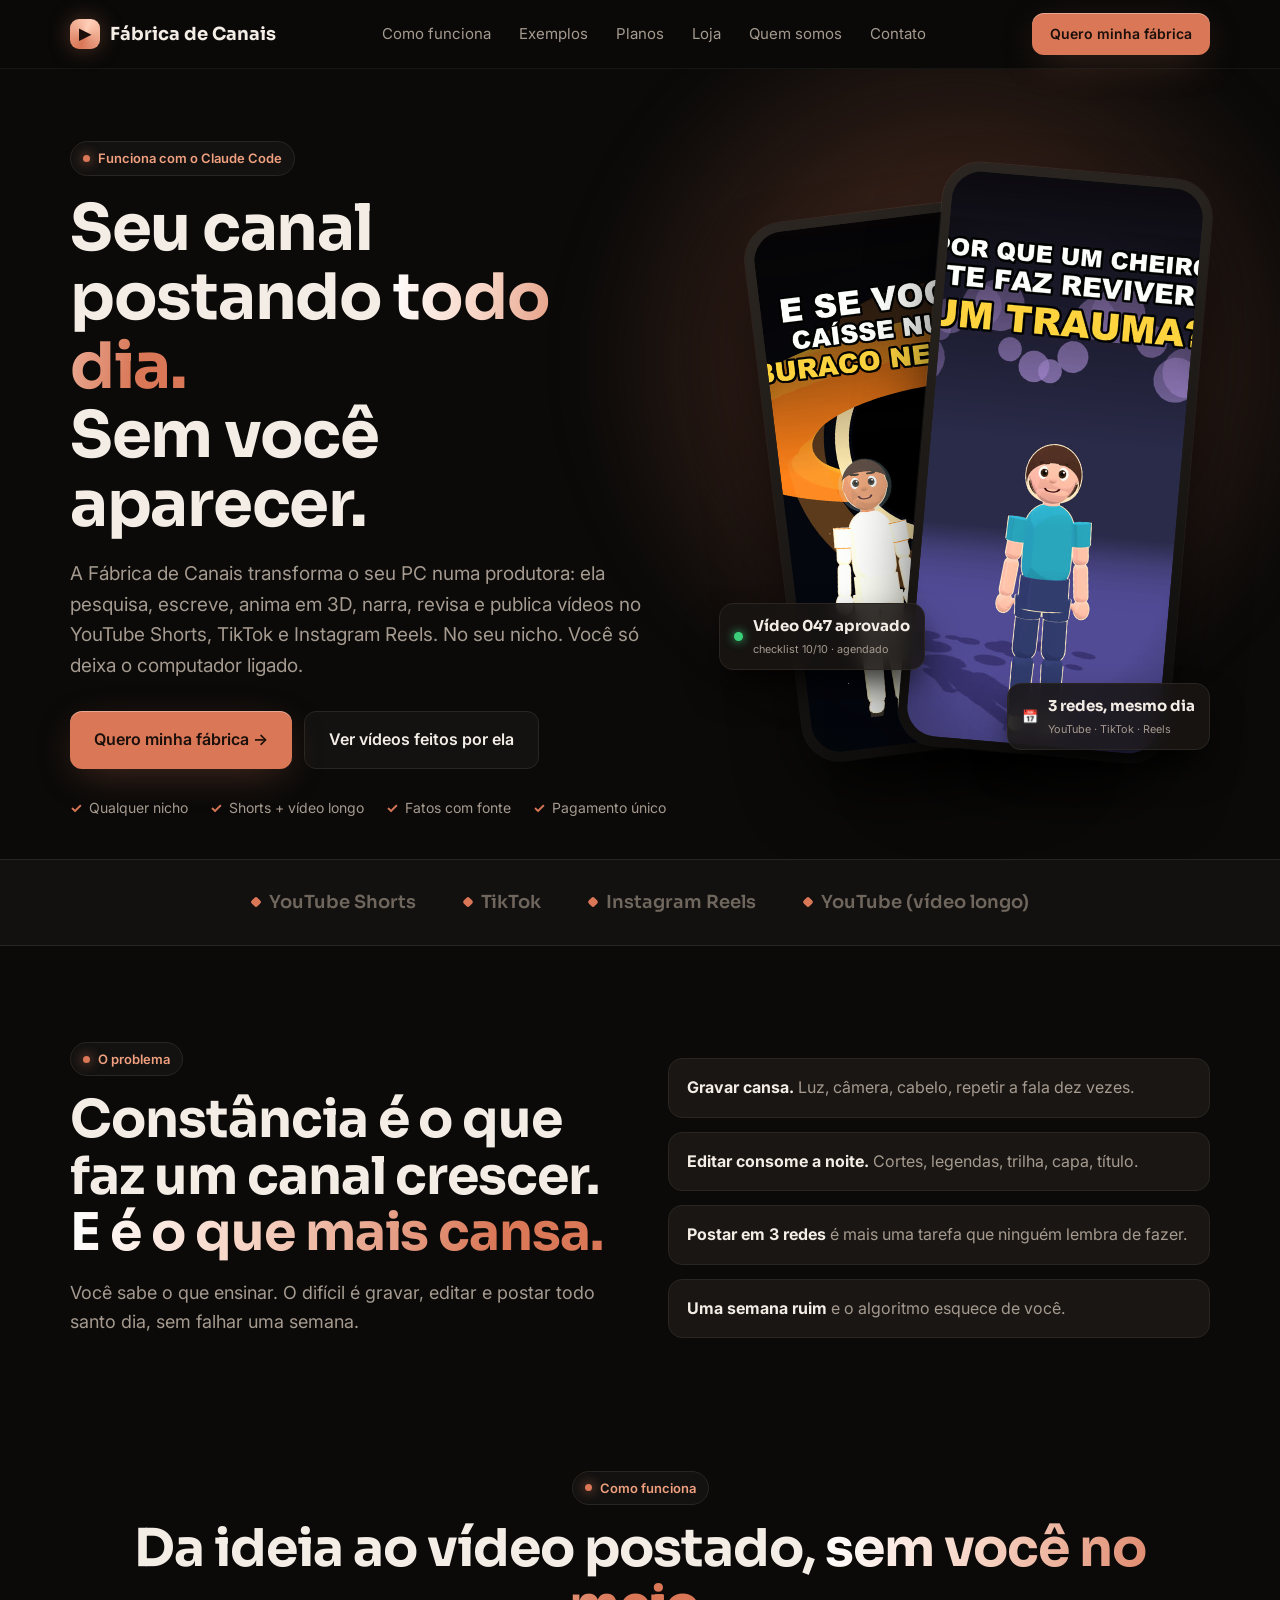
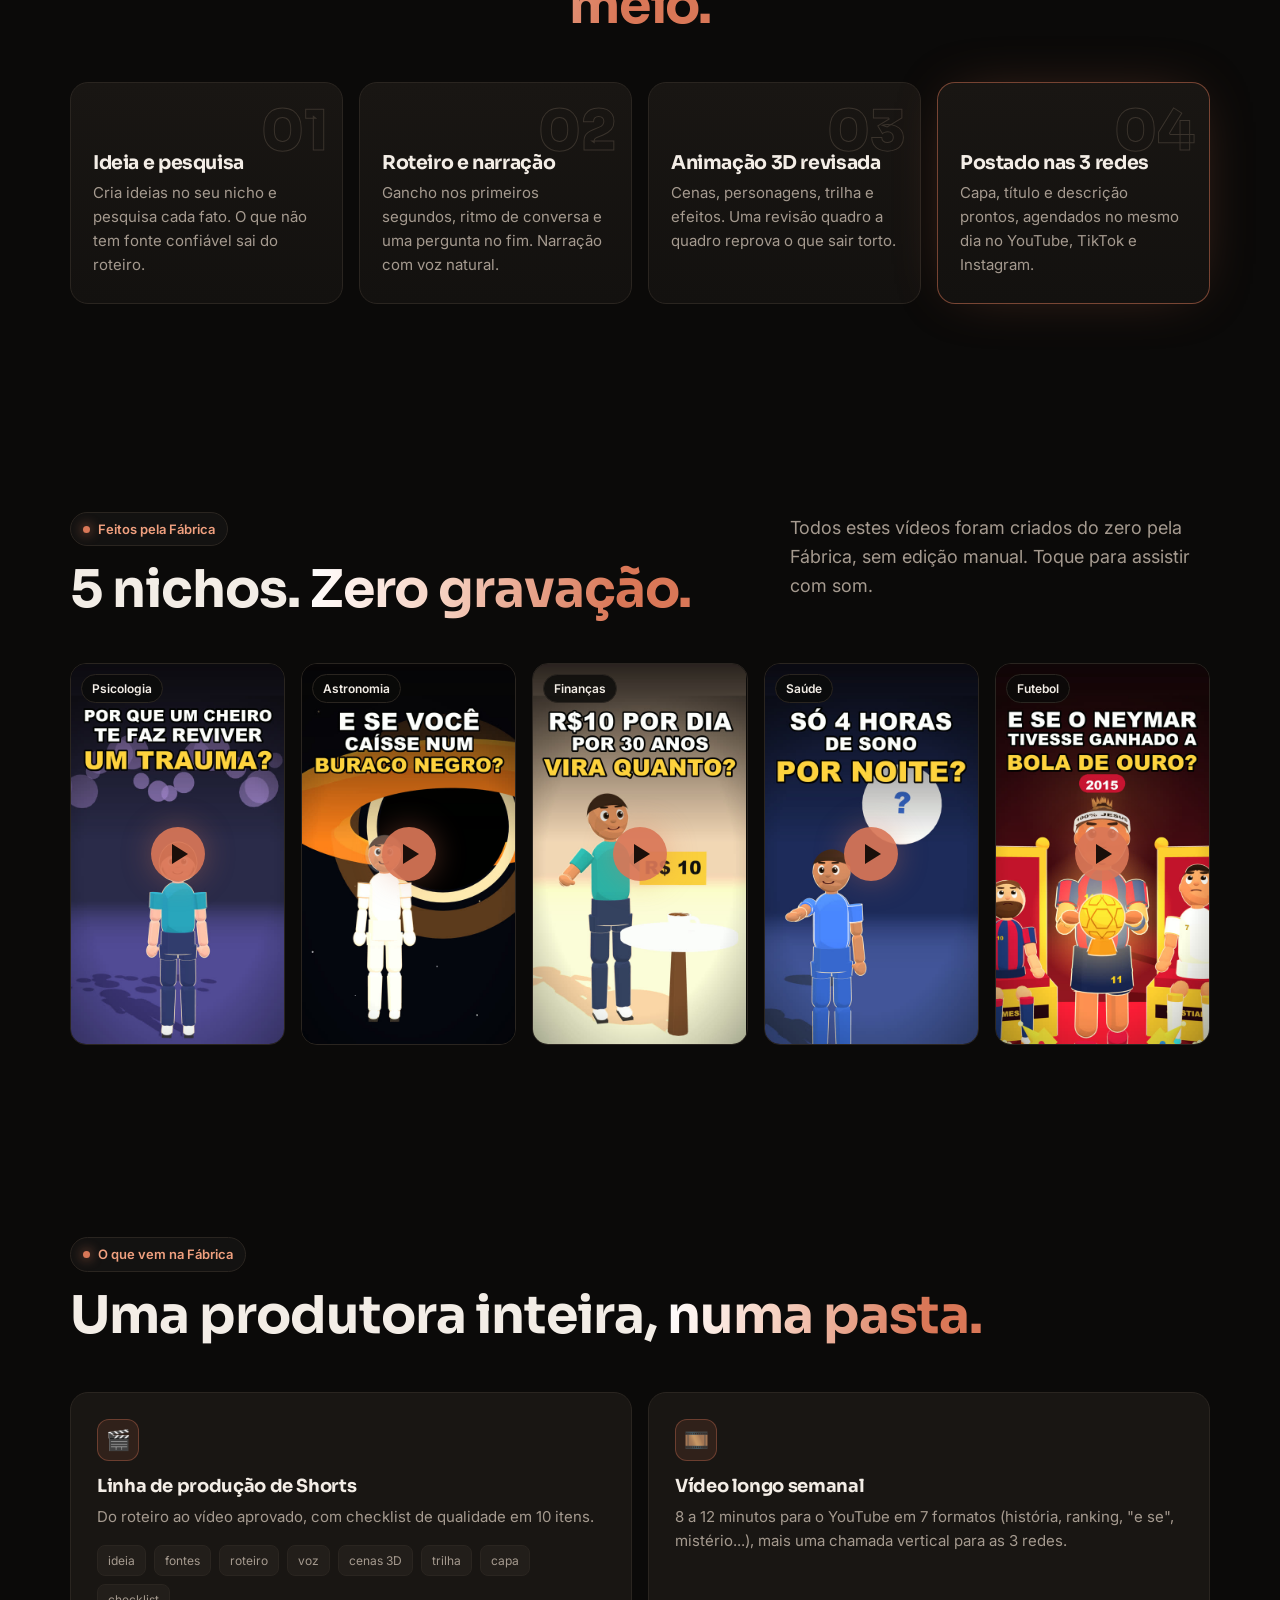
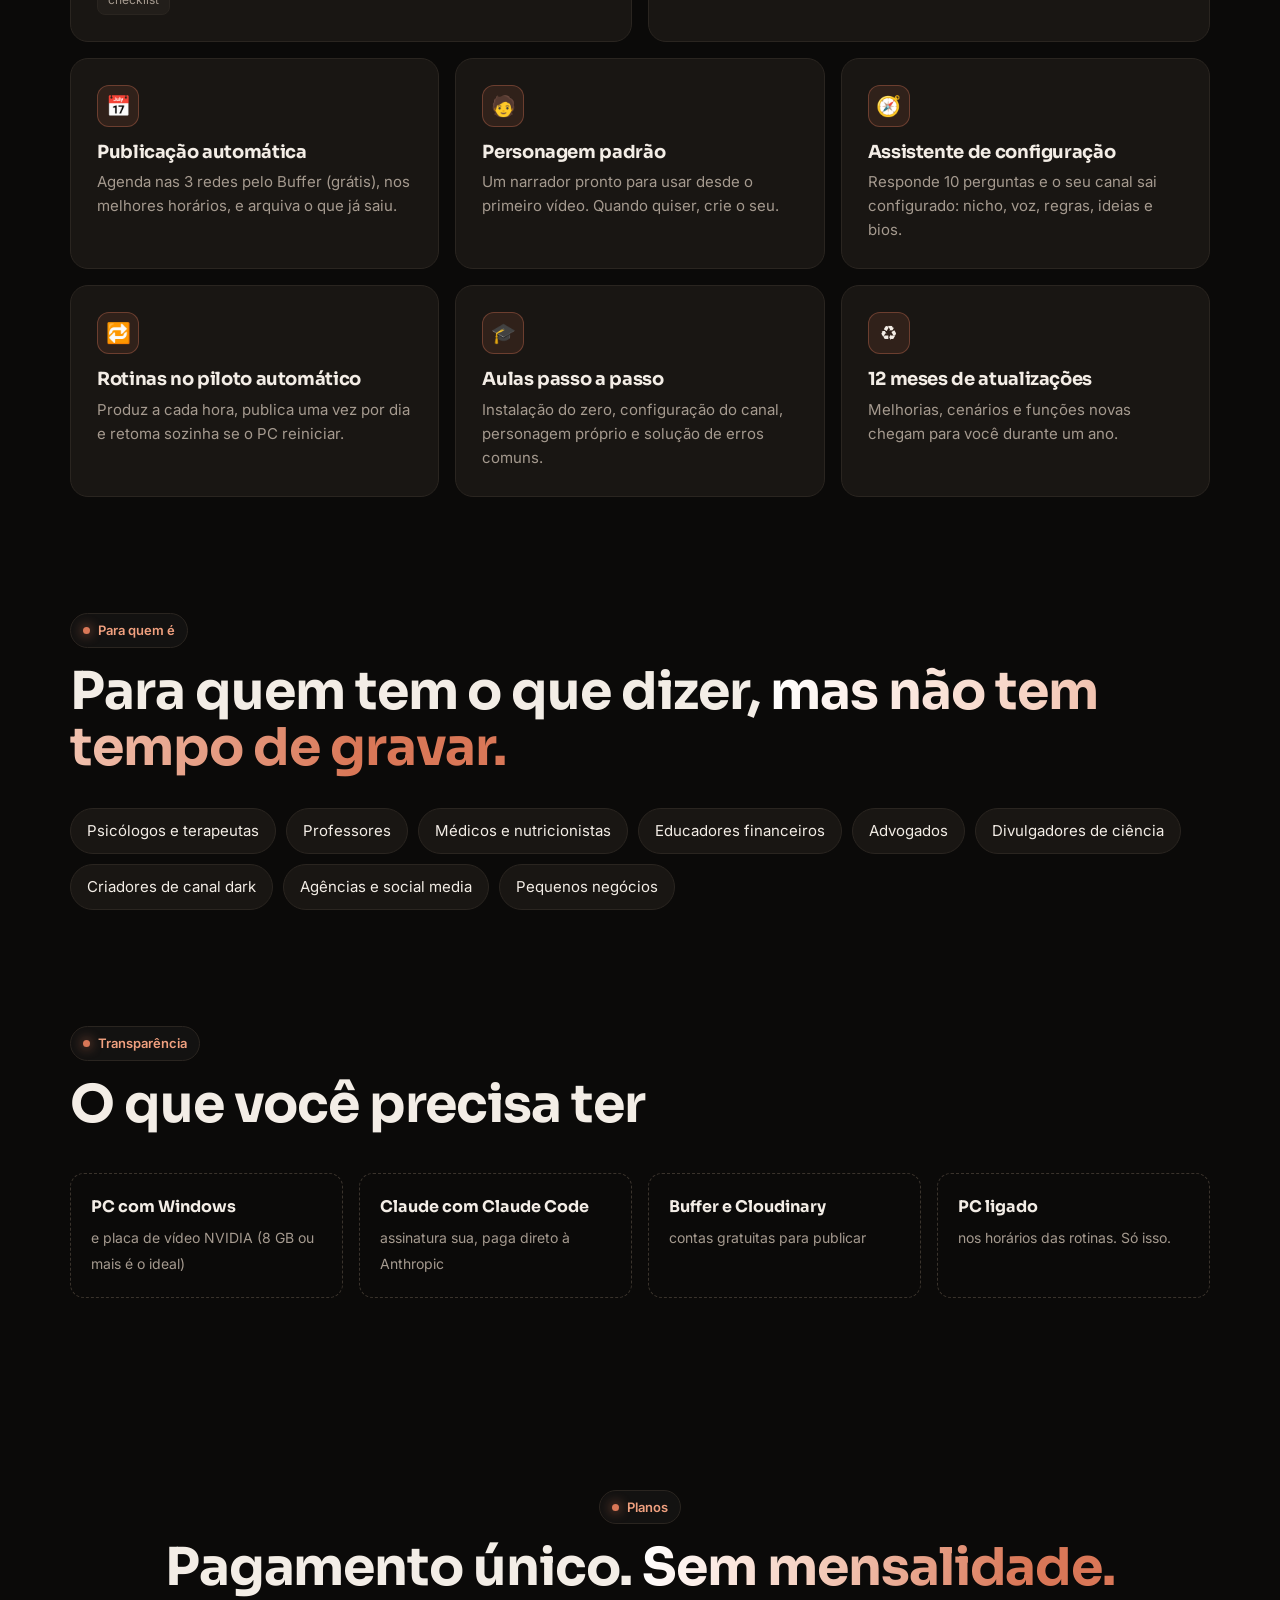
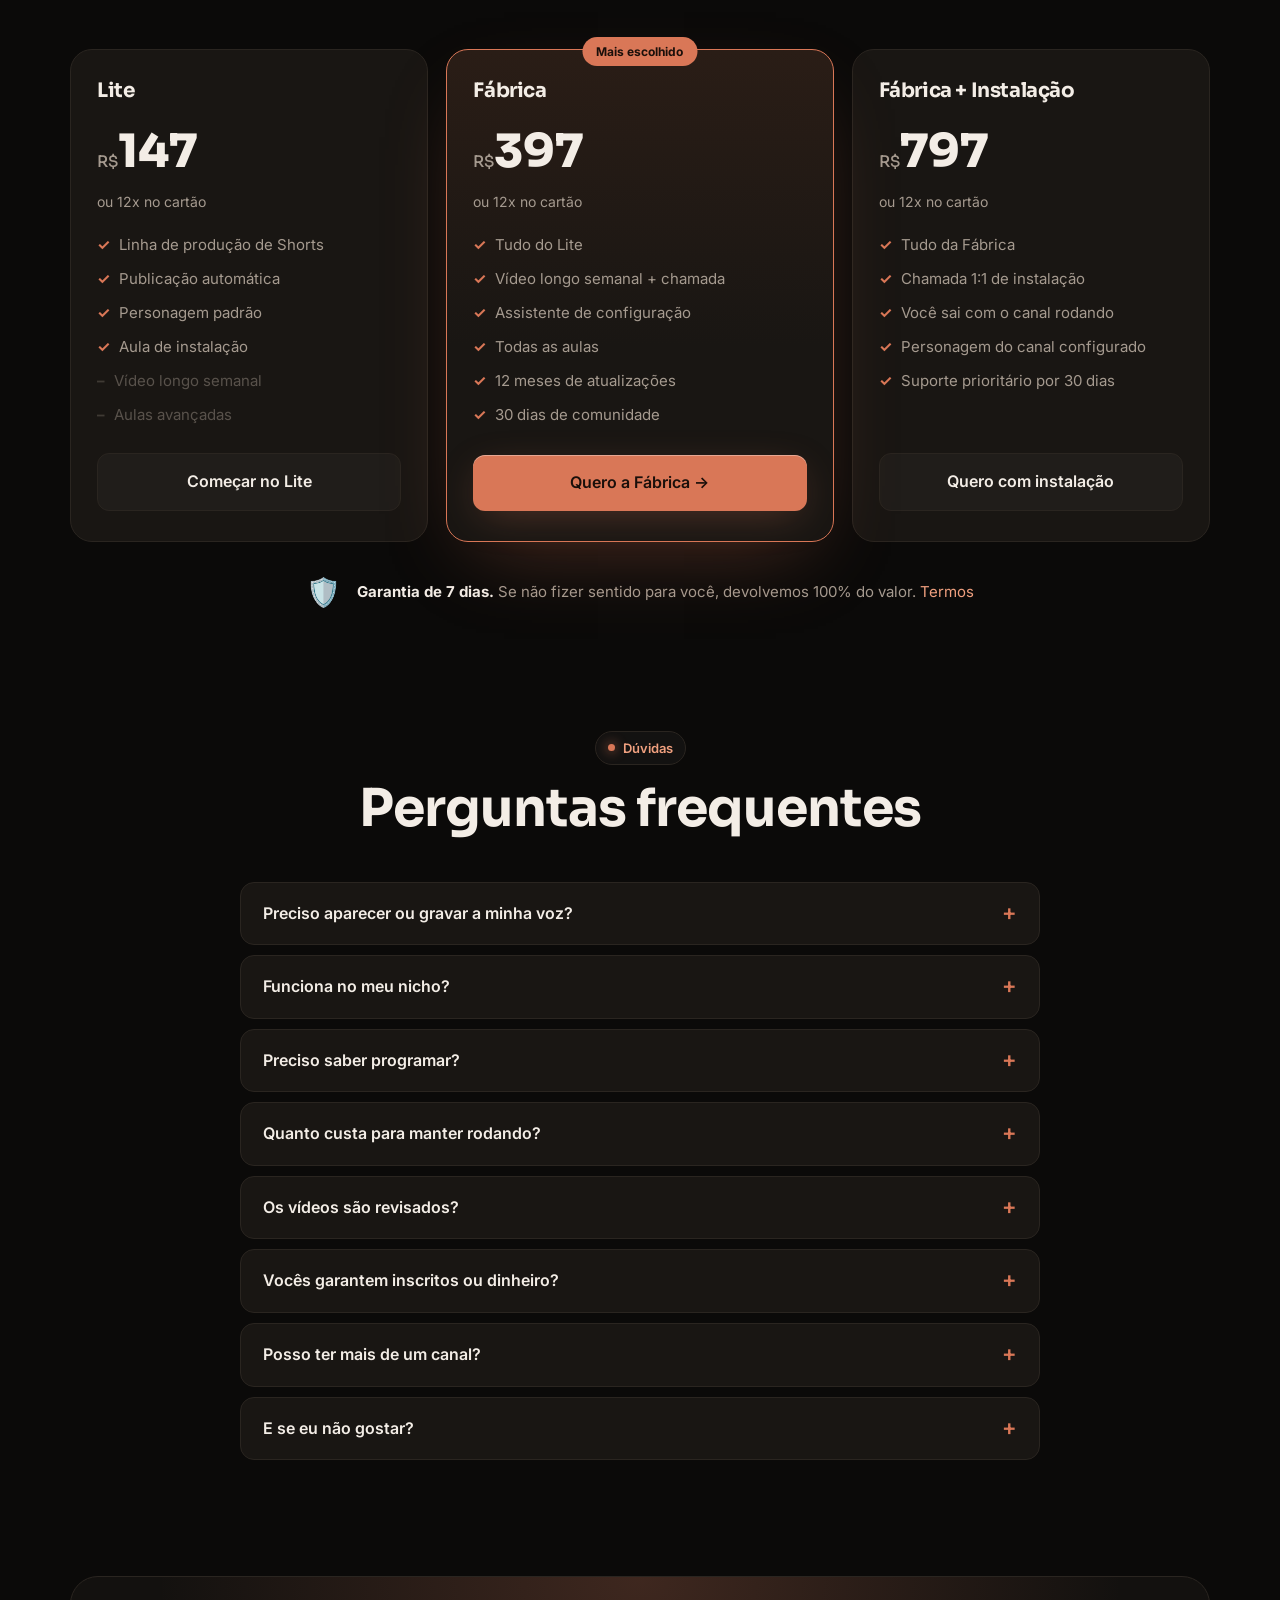
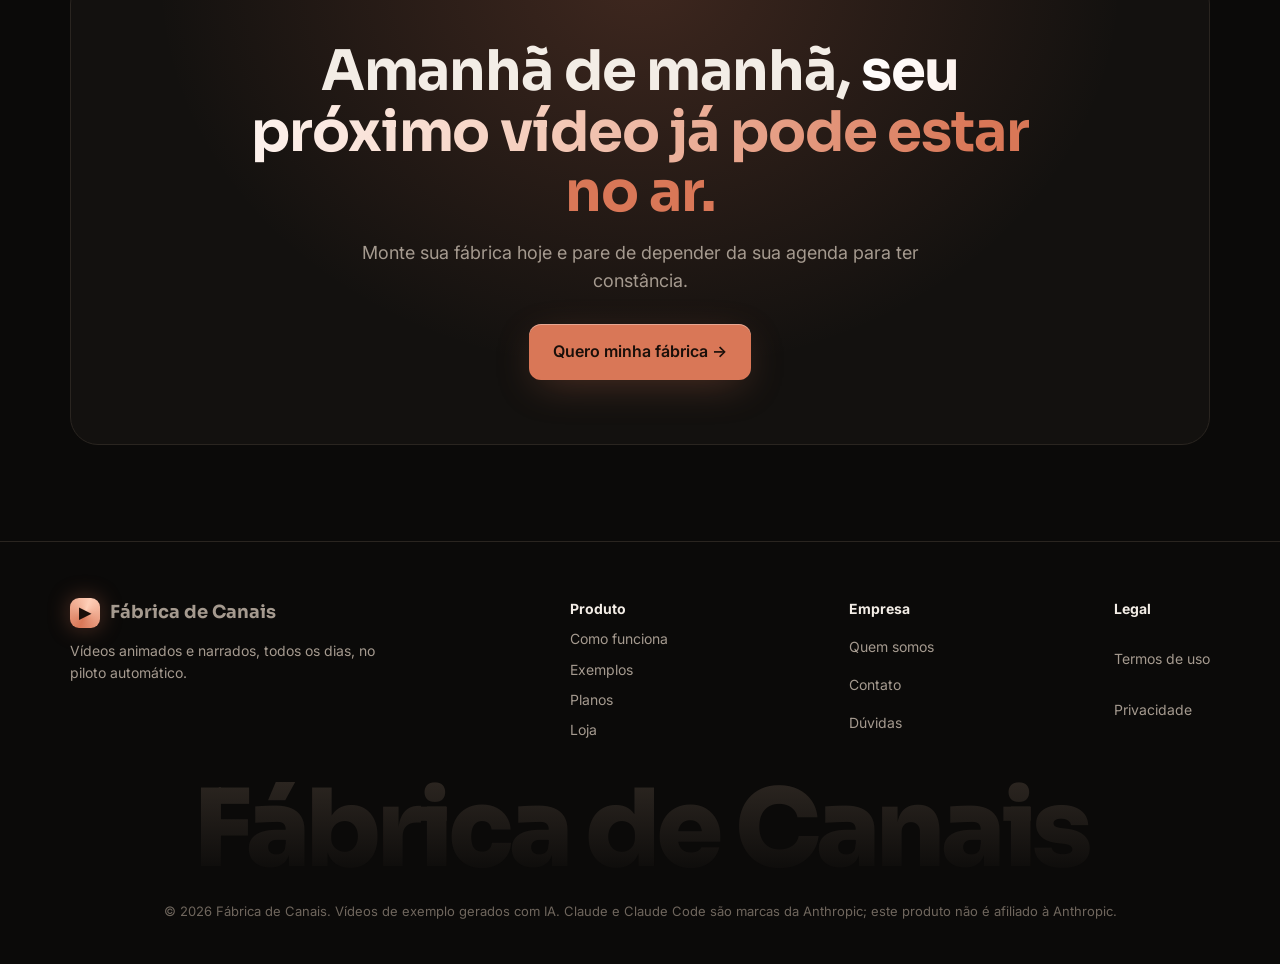
==== index.html @ 048722b9 "Endereços apontando para o GitHub Pages Co-Authored-By: Claude Opus 5.5 <noreply@anthropic.com>" ====
<!doctype html>
<html lang="pt-BR">
<head>
<meta charset="utf-8">
<meta name="viewport" content="width=device-width, initial-scale=1, viewport-fit=cover">
<title>Fábrica de Canais — seu canal postando vídeos todo dia, sem você aparecer</title>
<meta name="description" content="Estrutura pronta para o Claude Code que cria e posta vídeos animados em 3D, narrados, todos os dias no YouTube Shorts, TikTok e Instagram Reels, em qualquer nicho. Sem gravar, sem aparecer.">
<link rel="canonical" href="https://sparks-gamesstudio.github.io/fabrica-de-canais/">
<meta name="robots" content="index, follow">
<meta name="theme-color" content="#0b0a09">
<meta property="og:type" content="website">
<meta property="og:locale" content="pt_BR">
<meta property="og:title" content="Fábrica de Canais — vídeos todo dia, no piloto automático">
<meta property="og:description" content="Ideia, roteiro com fontes, animação 3D, narração e postagem nas 3 redes. Você só deixa o PC ligado.">
<meta property="og:image" content="https://sparks-gamesstudio.github.io/fabrica-de-canais/assets/og.jpg">
<meta property="og:url" content="https://sparks-gamesstudio.github.io/fabrica-de-canais/">
<meta name="twitter:card" content="summary_large_image">
<link rel="preconnect" href="https://fonts.googleapis.com">
<link rel="preconnect" href="https://fonts.gstatic.com" crossorigin>
<link href="https://fonts.googleapis.com/css2?family=Sora:wght@500;600;700;800&family=Inter:wght@400;500;600&display=swap" rel="stylesheet">
<script type="application/ld+json">
{
  "@context": "https://schema.org",
  "@graph": [
    {
      "@type": "Product",
      "name": "Fábrica de Canais",
      "description": "Estrutura para o Claude Code que produz e publica vídeos curtos e longos animados em 3D, narrados, todos os dias, em qualquer nicho.",
      "brand": { "@type": "Brand", "name": "Fábrica de Canais" },
      "offers": [
        { "@type": "Offer", "name": "Lite", "price": "147.00", "priceCurrency": "BRL", "availability": "https://schema.org/InStock" },
        { "@type": "Offer", "name": "Fábrica", "price": "397.00", "priceCurrency": "BRL", "availability": "https://schema.org/InStock" },
        { "@type": "Offer", "name": "Fábrica + Instalação", "price": "797.00", "priceCurrency": "BRL", "availability": "https://schema.org/InStock" }
      ]
    },
    {
      "@type": "FAQPage",
      "mainEntity": [
        { "@type": "Question", "name": "Preciso aparecer ou gravar a minha voz?", "acceptedAnswer": { "@type": "Answer", "text": "Não. Os vídeos são animações 3D com narração gerada por IA. Você pode, se quiser, criar um personagem parecido com você." } },
        { "@type": "Question", "name": "Funciona no meu nicho?", "acceptedAnswer": { "@type": "Answer", "text": "Funciona em qualquer assunto que possa ser explicado com fatos: saúde, psicologia, finanças, ciência, história, esportes, tecnologia. Você configura o nicho uma vez." } },
        { "@type": "Question", "name": "Do que eu preciso para rodar?", "acceptedAnswer": { "@type": "Answer", "text": "Um PC com Windows e placa de vídeo NVIDIA, um plano do Claude que inclua o Claude Code e contas gratuitas no Buffer e no Cloudinary." } },
        { "@type": "Question", "name": "Vocês garantem inscritos ou dinheiro?", "acceptedAnswer": { "@type": "Answer", "text": "Não. A Fábrica garante constância: vídeos revisados saindo todo dia. Crescimento depende do nicho, das ideias e do tempo." } },
        { "@type": "Question", "name": "Tem garantia?", "acceptedAnswer": { "@type": "Answer", "text": "Sim, 7 dias. Se não fizer sentido para você, devolvemos o valor." } }
      ]
    }
  ]
}
</script>
<link rel="stylesheet" href="assets/site.css">
</head>
<body>

<nav aria-label="Principal">
  <div class="wrap">
    <a class="logo" href="#topo"><i>▶</i>Fábrica de Canais</a>
    <ul>
      <li><a href="#como-funciona">Como funciona</a></li>
      <li><a href="#exemplos">Exemplos</a></li>
      <li><a href="#planos">Planos</a></li>
      <li><a href="loja.html">Loja</a></li>
      <li><a href="quem-somos.html">Quem somos</a></li>
      <li><a href="contato.html">Contato</a></li>
    </ul>
    <a class="btn btn-or" href="#planos"><span class="long">Quero minha fábrica</span><span class="short">Planos</span></a>
  </div>
</nav>

<main id="topo">
  <!-- HERO -->
  <section class="hero">
    <div class="wrap hero-grid">
      <div>
        <span class="eyebrow">Funciona com o Claude Code</span>
        <h1>Seu canal postando <span class="grad">todo dia.</span><br>Sem você aparecer.</h1>
        <p class="lead">A Fábrica de Canais transforma o seu PC numa produtora: ela pesquisa, escreve, anima em 3D, narra, revisa e publica vídeos no YouTube Shorts, TikTok e Instagram Reels. No seu nicho. Você só deixa o computador ligado.</p>
        <div class="cta-row">
          <a class="btn btn-or" href="#planos">Quero minha fábrica →</a>
          <a class="btn btn-gh" href="#exemplos">Ver vídeos feitos por ela</a>
        </div>
        <div class="ticks"><span>Qualquer nicho</span><span>Shorts + vídeo longo</span><span>Fatos com fonte</span><span>Pagamento único</span></div>
      </div>
      <div class="phones" aria-hidden="true">
        <div class="phone p1"><video src="assets/4-astronomia.mp4" poster="assets/4-astronomia.jpg" muted autoplay loop playsinline preload="metadata"></video></div>
        <div class="phone p2"><video src="assets/3-psicologia.mp4" poster="assets/3-psicologia.jpg" muted autoplay loop playsinline preload="metadata"></video></div>
        <div class="chip c1"><span class="dot"></span><div><b>Vídeo 047 aprovado</b><br><small style="color:var(--mut)">checklist 10/10 · agendado</small></div></div>
        <div class="chip c2">📅 <div><b>3 redes, mesmo dia</b><br><small style="color:var(--mut)">YouTube · TikTok · Reels</small></div></div>
      </div>
    </div>
  </section>

  <div class="strip"><div class="wrap"><span>YouTube Shorts</span><span>TikTok</span><span>Instagram Reels</span><span>YouTube (vídeo longo)</span></div></div>

  <!-- PROBLEMA -->
  <section>
    <div class="wrap pain reveal">
      <div>
        <span class="eyebrow">O problema</span>
        <h2 class="h2">Constância é o que faz um canal crescer. <span class="grad">E é o que mais cansa.</span></h2>
        <p class="lead" style="margin-top:18px">Você sabe o que ensinar. O difícil é gravar, editar e postar todo santo dia, sem falhar uma semana.</p>
      </div>
      <ul>
        <li><b>Gravar cansa.</b> Luz, câmera, cabelo, repetir a fala dez vezes.</li>
        <li><b>Editar consome a noite.</b> Cortes, legendas, trilha, capa, título.</li>
        <li><b>Postar em 3 redes</b> é mais uma tarefa que ninguém lembra de fazer.</li>
        <li><b>Uma semana ruim</b> e o algoritmo esquece de você.</li>
      </ul>
    </div>
  </section>

  <!-- COMO FUNCIONA -->
  <section id="como-funciona" style="padding-top:20px">
    <div class="wrap">
      <div class="reveal" style="text-align:center">
        <span class="eyebrow">Como funciona</span>
        <h2 class="h2">Da ideia ao vídeo postado, <span class="grad">sem você no meio.</span></h2>
      </div>
      <div class="steps">
        <div class="step reveal"><h3>Ideia e pesquisa</h3><p>Cria ideias no seu nicho e pesquisa cada fato. O que não tem fonte confiável sai do roteiro.</p></div>
        <div class="step reveal"><h3>Roteiro e narração</h3><p>Gancho nos primeiros segundos, ritmo de conversa e uma pergunta no fim. Narração com voz natural.</p></div>
        <div class="step reveal"><h3>Animação 3D revisada</h3><p>Cenas, personagens, trilha e efeitos. Uma revisão quadro a quadro reprova o que sair torto.</p></div>
        <div class="step reveal"><h3>Postado nas 3 redes</h3><p>Capa, título e descrição prontos, agendados no mesmo dia no YouTube, TikTok e Instagram.</p></div>
      </div>
    </div>
  </section>

  <!-- VITRINE -->
  <section id="exemplos">
    <div class="wrap">
      <div class="vit-head reveal">
        <div>
          <span class="eyebrow">Feitos pela Fábrica</span>
          <h2 class="h2">5 nichos. <span class="grad">Zero gravação.</span></h2>
        </div>
        <p class="lead" style="max-width:420px">Todos estes vídeos foram criados do zero pela Fábrica, sem edição manual. Toque para assistir com som.</p>
      </div>
      <div class="reel">
        <div class="vid"><video src="assets/3-psicologia.mp4" poster="assets/3-psicologia.jpg" playsinline preload="none" aria-label="Exemplo de psicologia: por que um cheiro pode te fazer reviver um trauma"></video><span class="tag">Psicologia</span><span class="play"><i></i></span></div>
        <div class="vid"><video src="assets/4-astronomia.mp4" poster="assets/4-astronomia.jpg" playsinline preload="none" aria-label="Exemplo de astronomia: e se você caísse num buraco negro"></video><span class="tag">Astronomia</span><span class="play"><i></i></span></div>
        <div class="vid"><video src="assets/5-financas.mp4" poster="assets/5-financas.jpg" playsinline preload="none" aria-label="Exemplo de finanças: quanto vale guardar dez reais por dia"></video><span class="tag">Finanças</span><span class="play"><i></i></span></div>
        <div class="vid"><video src="assets/2-saude.mp4" poster="assets/2-saude.jpg" playsinline preload="none" aria-label="Exemplo de saúde: o que acontece com seu cérebro se dormir só 4 horas"></video><span class="tag">Saúde</span><span class="play"><i></i></span></div>
        <div class="vid"><video src="assets/1-futebol.mp4" poster="assets/1-futebol.jpg" playsinline preload="none" aria-label="Exemplo de futebol: e se o Neymar tivesse ganhado a Bola de Ouro"></video><span class="tag">Futebol</span><span class="play"><i></i></span></div>
      </div>
    </div>
  </section>

  <!-- O QUE VEM -->
  <section id="o-que-vem">
    <div class="wrap">
      <div class="reveal">
        <span class="eyebrow">O que vem na Fábrica</span>
        <h2 class="h2">Uma produtora inteira, <span class="grad">numa pasta.</span></h2>
      </div>
      <div class="bento">
        <div class="bx w reveal"><div class="ic">🎬</div><h3>Linha de produção de Shorts</h3><p>Do roteiro ao vídeo aprovado, com checklist de qualidade em 10 itens.</p>
          <div class="pipe"><span>ideia</span><span>fontes</span><span>roteiro</span><span>voz</span><span>cenas 3D</span><span>trilha</span><span>capa</span><span>checklist</span></div></div>
        <div class="bx w reveal"><div class="ic">🎞️</div><h3>Vídeo longo semanal</h3><p>8 a 12 minutos para o YouTube em 7 formatos (história, ranking, "e se", mistério...), mais uma chamada vertical para as 3 redes.</p></div>
        <div class="bx reveal"><div class="ic">📅</div><h3>Publicação automática</h3><p>Agenda nas 3 redes pelo Buffer (grátis), nos melhores horários, e arquiva o que já saiu.</p></div>
        <div class="bx reveal"><div class="ic">🧑</div><h3>Personagem padrão</h3><p>Um narrador pronto para usar desde o primeiro vídeo. Quando quiser, crie o seu.</p></div>
        <div class="bx reveal"><div class="ic">🧭</div><h3>Assistente de configuração</h3><p>Responde 10 perguntas e o seu canal sai configurado: nicho, voz, regras, ideias e bios.</p></div>
        <div class="bx reveal"><div class="ic">🔁</div><h3>Rotinas no piloto automático</h3><p>Produz a cada hora, publica uma vez por dia e retoma sozinha se o PC reiniciar.</p></div>
        <div class="bx reveal"><div class="ic">🎓</div><h3>Aulas passo a passo</h3><p>Instalação do zero, configuração do canal, personagem próprio e solução de erros comuns.</p></div>
        <div class="bx reveal"><div class="ic">♻️</div><h3>12 meses de atualizações</h3><p>Melhorias, cenários e funções novas chegam para você durante um ano.</p></div>
      </div>
    </div>
  </section>

  <!-- PRA QUEM -->
  <section style="padding-top:20px">
    <div class="wrap reveal">
      <span class="eyebrow">Para quem é</span>
      <h2 class="h2">Para quem tem o que dizer, <span class="grad">mas não tem tempo de gravar.</span></h2>
      <div class="who"><span>Psicólogos e terapeutas</span><span>Professores</span><span>Médicos e nutricionistas</span><span>Educadores financeiros</span><span>Advogados</span><span>Divulgadores de ciência</span><span>Criadores de canal dark</span><span>Agências e social media</span><span>Pequenos negócios</span></div>
    </div>
  </section>

  <!-- REQUISITOS -->
  <section style="padding-top:20px">
    <div class="wrap reveal">
      <span class="eyebrow">Transparência</span>
      <h2 class="h2">O que você precisa ter</h2>
      <div class="req">
        <div><b>PC com Windows</b><small>e placa de vídeo NVIDIA (8 GB ou mais é o ideal)</small></div>
        <div><b>Claude com Claude Code</b><small>assinatura sua, paga direto à Anthropic</small></div>
        <div><b>Buffer e Cloudinary</b><small>contas gratuitas para publicar</small></div>
        <div><b>PC ligado</b><small>nos horários das rotinas. Só isso.</small></div>
      </div>
    </div>
  </section>

  <!-- PLANOS -->
  <section id="planos">
    <div class="wrap">
      <div class="reveal" style="text-align:center">
        <span class="eyebrow">Planos</span>
        <h2 class="h2">Pagamento único. <span class="grad">Sem mensalidade.</span></h2>
      </div>
      <div class="plans">
        <div class="plan reveal">
          <h3>Lite</h3>
          <div class="pr"><small>R$</small>147</div>
          <div class="par">ou 12x no cartão</div>
          <ul><li>Linha de produção de Shorts</li><li>Publicação automática</li><li>Personagem padrão</li><li>Aula de instalação</li><li class="no">Vídeo longo semanal</li><li class="no">Aulas avançadas</li></ul>
          <a class="btn btn-gh" href="#" data-checkout="lite">Começar no Lite</a>
        </div>
        <div class="plan hot reveal">
          <span class="badge">Mais escolhido</span>
          <h3>Fábrica</h3>
          <div class="pr"><small>R$</small>397</div>
          <div class="par">ou 12x no cartão</div>
          <ul><li>Tudo do Lite</li><li>Vídeo longo semanal + chamada</li><li>Assistente de configuração</li><li>Todas as aulas</li><li>12 meses de atualizações</li><li>30 dias de comunidade</li></ul>
          <a class="btn btn-or" href="#" data-checkout="fabrica">Quero a Fábrica →</a>
        </div>
        <div class="plan reveal">
          <h3>Fábrica + Instalação</h3>
          <div class="pr"><small>R$</small>797</div>
          <div class="par">ou 12x no cartão</div>
          <ul><li>Tudo da Fábrica</li><li>Chamada 1:1 de instalação</li><li>Você sai com o canal rodando</li><li>Personagem do canal configurado</li><li>Suporte prioritário por 30 dias</li></ul>
          <a class="btn btn-gh" href="#" data-checkout="instalacao">Quero com instalação</a>
        </div>
      </div>
      <div class="guar reveal"><span style="font-size:28px">🛡️</span><span><b>Garantia de 7 dias.</b> Se não fizer sentido para você, devolvemos 100% do valor. <a href="termos.html" style="color:var(--or2)">Termos</a></span></div>
    </div>
  </section>

  <!-- FAQ -->
  <section id="faq" style="padding-top:20px">
    <div class="wrap">
      <div class="reveal" style="text-align:center"><span class="eyebrow">Dúvidas</span><h2 class="h2">Perguntas frequentes</h2></div>
      <div class="faq">
        <details><summary>Preciso aparecer ou gravar a minha voz?</summary><p>Não. Os vídeos são animações 3D com narração gerada por IA. Se quiser, você cria um personagem parecido com você.</p></details>
        <details><summary>Funciona no meu nicho?</summary><p>Funciona em qualquer assunto que possa ser explicado com fatos: saúde, psicologia, finanças, ciência, história, esportes, tecnologia. Você configura o nicho uma vez, com o assistente.</p></details>
        <details><summary>Preciso saber programar?</summary><p>Não. A instalação é guiada por aula e, no dia a dia, você conversa com o Claude em português. Se preferir, o plano com instalação faz tudo com você numa chamada.</p></details>
        <details><summary>Quanto custa para manter rodando?</summary><p>A Fábrica é pagamento único. Você mantém sua assinatura do Claude com Claude Code; Buffer, Cloudinary e a voz padrão são gratuitos. Voz premium (ElevenLabs) é opcional.</p></details>
        <details><summary>Os vídeos são revisados?</summary><p>Sim. Cada vídeo passa por revisão quadro a quadro e um checklist de 10 itens. Se reprovar, fica marcado para revisão e não é publicado.</p></details>
        <details><summary>Vocês garantem inscritos ou dinheiro?</summary><p>Não, e desconfie de quem garante. A Fábrica garante constância: vídeos revisados saindo todo dia. O crescimento depende do nicho, das ideias e do tempo.</p></details>
        <details><summary>Posso ter mais de um canal?</summary><p>Pode. Cada canal é uma pasta com a sua configuração; a mesma Fábrica toca vários.</p></details>
        <details><summary>E se eu não gostar?</summary><p>Você tem 7 dias de garantia. Pede o reembolso e devolvemos o valor.</p></details>
      </div>
    </div>
  </section>

  <section style="padding-top:20px">
    <div class="wrap">
      <div class="final reveal">
        <h2>Amanhã de manhã, <span class="grad">seu próximo vídeo já pode estar no ar.</span></h2>
        <p class="lead" style="margin:0 auto 28px">Monte sua fábrica hoje e pare de depender da sua agenda para ter constância.</p>
        <a class="btn btn-or" href="#planos">Quero minha fábrica →</a>
      </div>
    </div>
  </section>
</main>

<footer>
  <div class="wrap">
    <div class="foot">
      <div><a class="logo" href="#topo"><i>▶</i>Fábrica de Canais</a><p style="max-width:320px;margin-top:12px">Vídeos animados e narrados, todos os dias, no piloto automático.</p></div>
      <div style="display:grid;gap:8px"><b style="color:var(--txt)">Produto</b><a href="#como-funciona">Como funciona</a><a href="#exemplos">Exemplos</a><a href="#planos">Planos</a><a href="loja.html">Loja</a></div>
      <div style="display:grid;gap:8px"><b style="color:var(--txt)">Empresa</b><a href="quem-somos.html">Quem somos</a><a href="contato.html">Contato</a><a href="#faq">Dúvidas</a></div>
      <div style="display:grid;gap:8px"><b style="color:var(--txt)">Legal</b><a href="termos.html">Termos de uso</a><a href="privacidade.html">Privacidade</a></div>
    </div>
    <div class="giant" aria-hidden="true">Fábrica de Canais</div>
    <p class="legal">© 2026 Fábrica de Canais. Vídeos de exemplo gerados com IA. Claude e Claude Code são marcas da Anthropic; este produto não é afiliado à Anthropic.</p>
  </div>
</footer>

<script>
  // vitrine: toca com som ao clicar, pausa os outros
  document.querySelectorAll('.vid').forEach(function (card) {
    var v = card.querySelector('video');
    card.addEventListener('click', function () {
      document.querySelectorAll('.vid video').forEach(function (o) { if (o !== v) { o.pause(); o.parentElement.classList.remove('on'); } });
      if (v.paused) { v.muted = false; v.play(); card.classList.add('on'); } else { v.pause(); card.classList.remove('on'); }
    });
    v.addEventListener('ended', function () { card.classList.remove('on'); });
  });
  // aparecer ao rolar
  var io = new IntersectionObserver(function (es) { es.forEach(function (e) { if (e.isIntersecting) { e.target.classList.add('in'); io.unobserve(e.target); } }); }, { threshold: .12 });
  document.querySelectorAll('.reveal').forEach(function (el) { io.observe(el); });
</script>
</body>
</html>
---- assets/site.css ----
:root{
  --bg:#0b0a09; --bg2:#13110f; --card:#191613; --line:#2a2520; --txt:#f3ede6; --mut:#a59a8f; --dim:#6f665d;
  --or:#d97757; --or2:#f0a07f; --glow:rgba(217,119,87,.35);
  --r:18px; --max:1180px;
}
*{box-sizing:border-box}
html{scroll-behavior:smooth}
body{margin:0;background:var(--bg);color:var(--txt);font:16px/1.6 Inter,system-ui,-apple-system,Segoe UI,Roboto,sans-serif;-webkit-font-smoothing:antialiased;overflow-x:hidden}
img,video{max-width:100%;display:block}
a{color:inherit;text-decoration:none}
h1,h2,h3{font-family:Sora,Inter,sans-serif;line-height:1.08;letter-spacing:-.02em;margin:0}
.wrap{max-width:var(--max);margin:0 auto;padding-inline:20px}
section{padding-block:96px;position:relative;scroll-margin-top:72px}
.eyebrow{display:inline-flex;align-items:center;gap:8px;font-size:13px;font-weight:600;color:var(--or2);border:1px solid var(--line);background:rgba(255,255,255,.03);padding:6px 12px;border-radius:99px}
.eyebrow::before{content:"";width:7px;height:7px;border-radius:50%;background:var(--or);box-shadow:0 0 12px var(--or)}
.grad{background:linear-gradient(100deg,#fff 0%,#f6d2c2 35%,var(--or) 80%);-webkit-background-clip:text;background-clip:text;color:transparent}
.h2{font-size:clamp(30px,4.4vw,52px);margin-top:16px}
.lead{color:var(--mut);font-size:18px;max-width:640px}
.btn{display:inline-flex;align-items:center;gap:10px;font-weight:600;padding:15px 24px;border-radius:12px;transition:.2s;cursor:pointer;border:0;font-size:16px}
.btn-or{background:var(--or);color:#1a0f0a;box-shadow:0 10px 40px -10px var(--glow),inset 0 1px 0 rgba(255,255,255,.35)}
.btn-or:hover{background:var(--or2);transform:translateY(-2px)}
.btn-gh{border:1px solid var(--line);color:var(--txt);background:rgba(255,255,255,.03)}
.btn-gh:hover{border-color:var(--or)}

/* nav */
nav{position:sticky;top:0;z-index:50;backdrop-filter:blur(14px);background:rgba(11,10,9,.72);border-bottom:1px solid rgba(255,255,255,.05)}
nav .wrap{display:flex;align-items:center;justify-content:space-between;height:68px;gap:16px}
.logo{display:flex;align-items:center;gap:10px;font-family:Sora;font-weight:700;font-size:18px}
.logo i{width:30px;height:30px;border-radius:9px;background:conic-gradient(from 200deg,var(--or),#ffcfb8,var(--or));display:grid;place-items:center;font-style:normal;color:#1a0f0a;font-size:15px;box-shadow:0 0 22px var(--glow)}
nav ul{display:flex;gap:28px;list-style:none;margin:0;padding:0;font-size:15px;color:var(--mut)}
nav ul a:hover{color:var(--txt)}
nav .btn{padding:10px 18px;font-size:14px}
.logo{white-space:nowrap}
@media(max-width:860px){nav ul{display:none}}
@media(max-width:520px){nav .btn .long{display:none}.logo{font-size:16px}}
@media(min-width:521px){nav .btn .short{display:none}}

/* hero */
.hero{padding-top:72px;padding-bottom:40px;overflow:hidden}
.hero::before{content:"";position:absolute;inset:-20% -10% auto auto;width:900px;height:900px;background:radial-gradient(circle,var(--glow),transparent 60%);filter:blur(30px);pointer-events:none}
.hero-grid{display:grid;grid-template-columns:1.1fr .9fr;gap:48px;align-items:center}
.hero h1{font-size:clamp(38px,5vw,64px);margin:18px 0 20px}
.hero .lead{font-size:19px}
.cta-row{display:flex;flex-wrap:wrap;gap:12px;margin-top:30px}
.ticks{display:flex;flex-wrap:wrap;gap:10px 22px;margin-top:28px;color:var(--mut);font-size:14px}
.ticks span::before{content:"✓";color:var(--or);font-weight:700;margin-right:7px}
.phones{position:relative;height:620px}
.phone{position:absolute;width:250px;aspect-ratio:9/19.5;border-radius:38px;padding:9px;background:linear-gradient(160deg,#2b2621,#0d0c0b);box-shadow:0 40px 80px -20px #000,0 0 0 1px rgba(255,255,255,.08);overflow:hidden}
.phone video{width:100%;height:100%;object-fit:cover;border-radius:30px;background:#000}
.phone.p1{right:38%;top:40px;transform:rotate(-7deg)}
.phone.p2{right:4%;top:0;transform:rotate(5deg);z-index:2;width:270px}
.chip{position:absolute;z-index:3;background:rgba(25,22,19,.85);backdrop-filter:blur(10px);border:1px solid var(--line);border-radius:14px;padding:10px 14px;font-size:13px;display:flex;gap:10px;align-items:center;box-shadow:0 20px 40px -10px #000}
.chip b{font-family:Sora;font-size:15px}
.chip .dot{width:9px;height:9px;border-radius:50%;background:#3ccf7a;box-shadow:0 0 10px #3ccf7a}
.chip.c1{left:0;bottom:120px}.chip.c2{right:0;bottom:40px}
@media(max-width:960px){.hero-grid{grid-template-columns:1fr}.phones{height:520px;max-width:460px;margin:0 auto;width:100%}.phone.p1{right:auto;left:0}.phone.p2{right:0}}
@media(max-width:480px){.phones{height:440px}.phone{width:190px}.phone.p2{width:205px}}

/* faixa plataformas */
.strip{padding-block:28px;border-block:1px solid var(--line);background:var(--bg2)}
.strip .wrap{display:flex;flex-wrap:wrap;justify-content:center;gap:14px 48px;color:var(--dim);font-family:Sora;font-weight:600;font-size:18px}
.strip span{display:flex;align-items:center;gap:9px}
.strip span::before{content:"";width:8px;height:8px;border-radius:2px;background:var(--or);transform:rotate(45deg)}

/* problema */
.pain{display:grid;grid-template-columns:1fr 1fr;gap:56px;align-items:center}
.pain ul{list-style:none;padding:0;margin:0;display:grid;gap:14px}
.pain li{background:var(--card);border:1px solid var(--line);border-radius:14px;padding:16px 18px;color:var(--mut)}
.pain li b{color:var(--txt)}
@media(max-width:860px){.pain{grid-template-columns:1fr}}

/* como funciona */
.steps{display:grid;grid-template-columns:repeat(4,1fr);gap:16px;margin-top:48px;counter-reset:s}
.step{background:linear-gradient(180deg,var(--card),var(--bg2));border:1px solid var(--line);border-radius:var(--r);padding:26px 22px;position:relative;overflow:hidden}
.step::before{counter-increment:s;content:"0" counter(s);font-family:Sora;font-weight:800;font-size:56px;color:transparent;-webkit-text-stroke:1px #3a332c;position:absolute;right:14px;top:4px}
.step h3{font-size:19px;margin:44px 0 8px}
.step p{color:var(--mut);margin:0;font-size:15px}
.step:last-child{border-color:rgba(217,119,87,.5);box-shadow:0 0 60px -20px var(--glow)}
@media(max-width:960px){.steps{grid-template-columns:1fr 1fr}}
@media(max-width:520px){.steps{grid-template-columns:1fr}}

/* vitrine */
.vit-head{display:flex;justify-content:space-between;align-items:end;gap:24px;flex-wrap:wrap}
.reel{display:grid;grid-template-columns:repeat(5,1fr);gap:16px;margin-top:44px}
.vid{position:relative;border-radius:16px;overflow:hidden;background:#000;aspect-ratio:9/16;border:1px solid var(--line);cursor:pointer;transition:.25s}
.vid:hover{transform:translateY(-6px);border-color:var(--or);box-shadow:0 30px 60px -20px var(--glow)}
.vid video{width:100%;height:100%;object-fit:cover}
.vid .tag{position:absolute;left:10px;top:10px;font-size:12px;font-weight:600;background:rgba(11,10,9,.8);border:1px solid var(--line);padding:4px 10px;border-radius:99px}
.vid .play{position:absolute;inset:0;display:grid;place-items:center;transition:.2s}
.vid .play i{width:54px;height:54px;border-radius:50%;background:rgba(217,119,87,.92);display:grid;place-items:center;box-shadow:0 0 30px var(--glow)}
.vid .play i::after{content:"";border-left:16px solid #1a0f0a;border-block:10px solid transparent;margin-left:4px}
.vid.on .play{opacity:0}
@media(max-width:1000px){.reel{grid-template-columns:repeat(5,72%);overflow-x:auto;scroll-snap-type:x mandatory;padding-bottom:12px}.vid{scroll-snap-align:start}}
@media(min-width:600px) and (max-width:1000px){.reel{grid-template-columns:repeat(5,38%)}}

/* o que vem */
.bento{display:grid;grid-template-columns:repeat(6,1fr);gap:16px;margin-top:48px}
.bx{background:var(--card);border:1px solid var(--line);border-radius:var(--r);padding:26px;grid-column:span 2}
.bx.w{grid-column:span 3}
.bx .ic{width:42px;height:42px;border-radius:12px;background:rgba(217,119,87,.12);border:1px solid rgba(217,119,87,.35);display:grid;place-items:center;font-size:20px;margin-bottom:16px}
.bx h3{font-size:18px;margin-bottom:8px}
.bx p{color:var(--mut);margin:0;font-size:15px}
.pipe{display:flex;flex-wrap:wrap;gap:8px;margin-top:16px}
.pipe span{font-size:12px;padding:5px 10px;border-radius:8px;background:#221e1a;border:1px solid var(--line);color:var(--mut)}
@media(max-width:900px){.bx,.bx.w{grid-column:span 3}}
@media(max-width:560px){.bx,.bx.w{grid-column:span 6}}

/* pra quem */
.who{display:flex;flex-wrap:wrap;gap:10px;margin-top:32px}
.who span{padding:10px 16px;border-radius:99px;border:1px solid var(--line);background:var(--card);font-size:15px}

/* requisitos */
.req{display:grid;grid-template-columns:repeat(4,1fr);gap:16px;margin-top:40px}
.req div{border:1px dashed #3a332c;border-radius:14px;padding:20px}
.req b{font-family:Sora;display:block;margin-bottom:6px}
.req small{color:var(--mut);font-size:14px}
@media(max-width:860px){.req{grid-template-columns:1fr 1fr}}

/* planos */
.plans{display:grid;grid-template-columns:1fr 1.08fr 1fr;gap:18px;margin-top:52px;align-items:stretch}
.plan{background:var(--card);border:1px solid var(--line);border-radius:22px;padding:30px 26px;display:flex;flex-direction:column}
.plan h3{font-size:20px}
.plan .pr{font-family:Sora;font-weight:800;font-size:46px;margin:14px 0 2px}
.plan .pr small{font-size:16px;color:var(--mut);font-weight:500}
.plan .par{color:var(--mut);font-size:14px;margin-bottom:20px}
.plan ul{list-style:none;padding:0;margin:0 0 26px;display:grid;gap:10px;font-size:15px;color:var(--mut)}
.plan li::before{content:"✓";color:var(--or);font-weight:700;margin-right:9px}
.plan li.no{opacity:.45}.plan li.no::before{content:"–";color:var(--dim)}
.plan .btn{margin-top:auto;justify-content:center}
.plan.hot{background:linear-gradient(180deg,#2a1d16,var(--card) 60%);border-color:var(--or);box-shadow:0 30px 80px -30px var(--glow);position:relative}
.plan.hot .badge{position:absolute;top:-13px;left:50%;transform:translateX(-50%);background:var(--or);color:#1a0f0a;font-size:12px;font-weight:700;padding:5px 14px;border-radius:99px;white-space:nowrap}
@media(max-width:900px){.plans{grid-template-columns:1fr;max-width:460px;margin-inline:auto}}
.guar{margin-top:28px;display:flex;gap:16px;align-items:center;justify-content:center;color:var(--mut);font-size:15px;text-align:center;flex-wrap:wrap}
.guar b{color:var(--txt)}

/* faq */
.faq{max-width:800px;margin:44px auto 0;display:grid;gap:10px}
details{background:var(--card);border:1px solid var(--line);border-radius:14px;padding:18px 22px}
summary{cursor:pointer;font-weight:600;list-style:none;display:flex;justify-content:space-between;gap:16px}
summary::after{content:"+";color:var(--or);font-size:22px;line-height:1}
details[open] summary::after{content:"−"}
details p{color:var(--mut);margin:12px 0 0}

/* cta final + footer */
.final{text-align:center;border:1px solid var(--line);border-radius:28px;padding:64px 24px;background:radial-gradient(ellipse at 50% 0%,rgba(217,119,87,.22),transparent 60%),var(--bg2)}
.final h2{font-size:clamp(30px,4.6vw,56px);max-width:820px;margin:0 auto 16px}
footer{padding:56px 0 30px;border-top:1px solid var(--line);overflow:hidden}
.foot{display:flex;flex-wrap:wrap;justify-content:space-between;gap:24px;color:var(--mut);font-size:14px}
.foot nav{position:static;background:none;border:0;backdrop-filter:none}
.giant{font-family:Sora;font-weight:800;font-size:clamp(28px,8.4vw,116px);letter-spacing:-.05em;line-height:.9;margin-top:40px;text-align:center;background:linear-gradient(180deg,#2b2520,#0b0a09);-webkit-background-clip:text;background-clip:text;color:transparent;white-space:nowrap}
.legal{color:var(--dim);font-size:13px;margin-top:22px;text-align:center}

.reveal{opacity:0;transform:translateY(24px);transition:.7s cubic-bezier(.2,.7,.2,1)}
.reveal.in{opacity:1;transform:none}
@media(prefers-reduced-motion:reduce){.reveal{opacity:1;transform:none;transition:none}html{scroll-behavior:auto}}

/* ---------- páginas internas ---------- */
.page-hero{padding-top:72px;padding-bottom:24px}
.page-hero h1{font-size:clamp(34px,5vw,58px);margin-top:16px}
.page-hero .lead{margin-top:14px}
.prose{max-width:780px;color:var(--mut)}
.prose h2{font-size:24px;color:var(--txt);margin:40px 0 12px}
.prose h3{font-size:18px;color:var(--txt);margin:24px 0 8px}
.prose p,.prose li{font-size:16px}
.prose ul{padding-left:20px}
.prose a{color:var(--or2);text-decoration:underline}
.prose .upd{font-size:14px;color:var(--dim)}
.note{border:1px dashed #3a332c;border-radius:14px;padding:14px 18px;color:var(--mut);font-size:14px;margin-top:20px}
nav ul a[aria-current]{color:var(--txt)}

/* loja */
.tier{margin-top:72px}
.tier-head{display:flex;justify-content:space-between;align-items:end;gap:20px;flex-wrap:wrap;margin-bottom:24px}
.tier-head h2{font-size:clamp(26px,3.4vw,38px)}
.tier-head p{color:var(--mut);margin:6px 0 0;max-width:560px}
.shop{display:grid;grid-template-columns:repeat(3,1fr);gap:16px}
.shop.two{grid-template-columns:repeat(2,1fr)}
.item{background:var(--card);border:1px solid var(--line);border-radius:var(--r);padding:24px;display:flex;flex-direction:column;gap:10px;transition:.2s}
.item:hover{border-color:#4a3e34}
.item .kind{font-size:12px;font-weight:600;color:var(--or2);text-transform:uppercase;letter-spacing:.06em}
.item h3{font-size:19px}
.item p{color:var(--mut);margin:0;font-size:15px;flex:1}
.item .price{font-family:Sora;font-weight:800;font-size:28px;margin-top:6px}
.item .price small{font-size:14px;color:var(--mut);font-weight:500}
.item .btn{justify-content:center;margin-top:8px;padding:12px 18px;font-size:15px}
.item.feat{border-color:var(--or);background:linear-gradient(180deg,#2a1d16,var(--card) 70%);box-shadow:0 30px 70px -30px var(--glow)}
@media(max-width:900px){.shop,.shop.two{grid-template-columns:1fr 1fr}}
@media(max-width:600px){.shop,.shop.two{grid-template-columns:1fr}}

/* contato */
.contact{display:grid;grid-template-columns:1fr 1.2fr;gap:28px;margin-top:20px}
.contact .ways{display:grid;gap:14px;align-content:start}
.contact .ways div{background:var(--card);border:1px solid var(--line);border-radius:14px;padding:18px 20px}
.contact .ways b{display:block;font-family:Sora;margin-bottom:4px}
.contact .ways span{color:var(--mut);font-size:15px;word-break:break-word}
form.card{background:var(--card);border:1px solid var(--line);border-radius:var(--r);padding:26px;display:grid;gap:14px}
label{font-size:14px;color:var(--mut);display:grid;gap:6px}
input,select,textarea{font:inherit;color:var(--txt);background:#0f0d0c;border:1px solid var(--line);border-radius:10px;padding:12px 14px;width:100%}
input:focus,select:focus,textarea:focus{outline:none;border-color:var(--or)}
textarea{min-height:130px;resize:vertical}
.ok{color:#7fe0a6;font-size:14px}
@media(max-width:860px){.contact{grid-template-columns:1fr}}

/* quem somos */
.about{display:grid;grid-template-columns:1.1fr .9fr;gap:40px;align-items:start}
.vals{display:grid;gap:12px}
.vals div{background:var(--card);border:1px solid var(--line);border-radius:14px;padding:18px 20px}
.vals b{font-family:Sora;display:block;margin-bottom:4px}
.vals span{color:var(--mut);font-size:15px}
@media(max-width:860px){.about{grid-template-columns:1fr}}
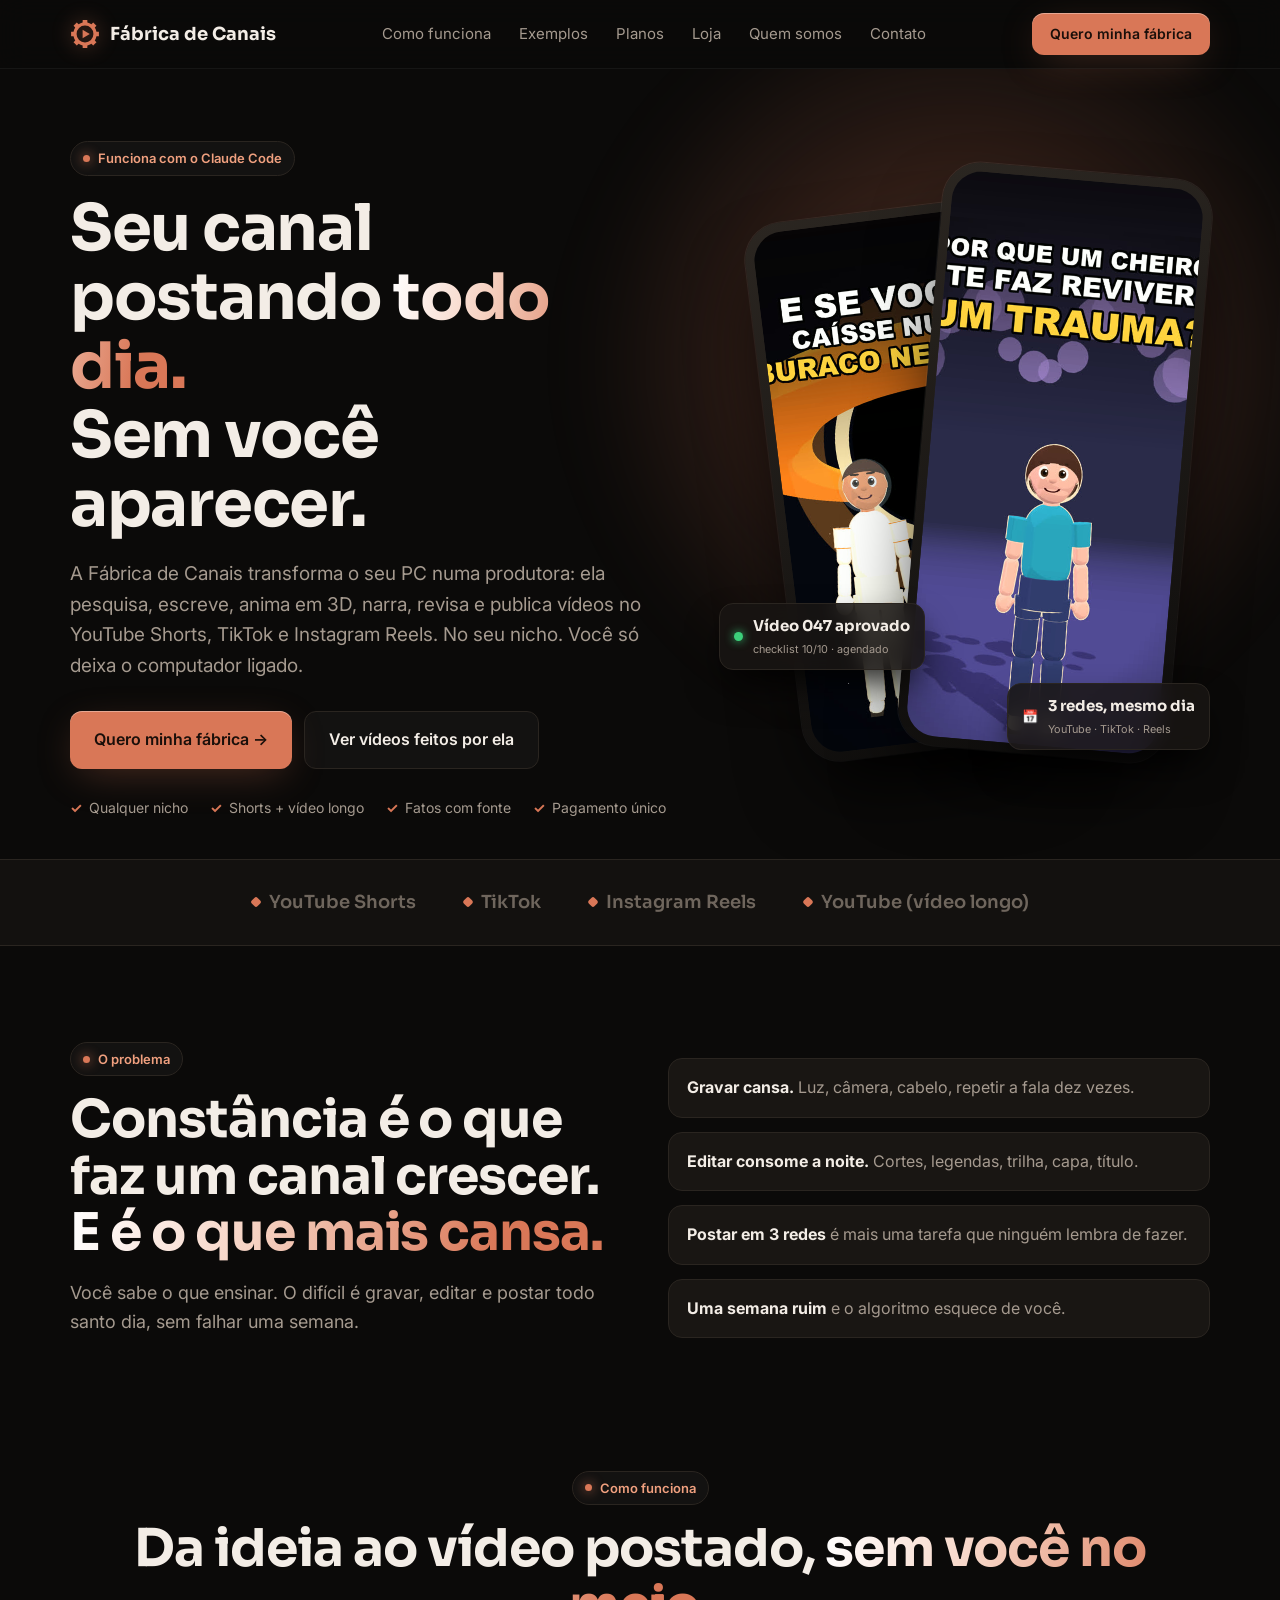
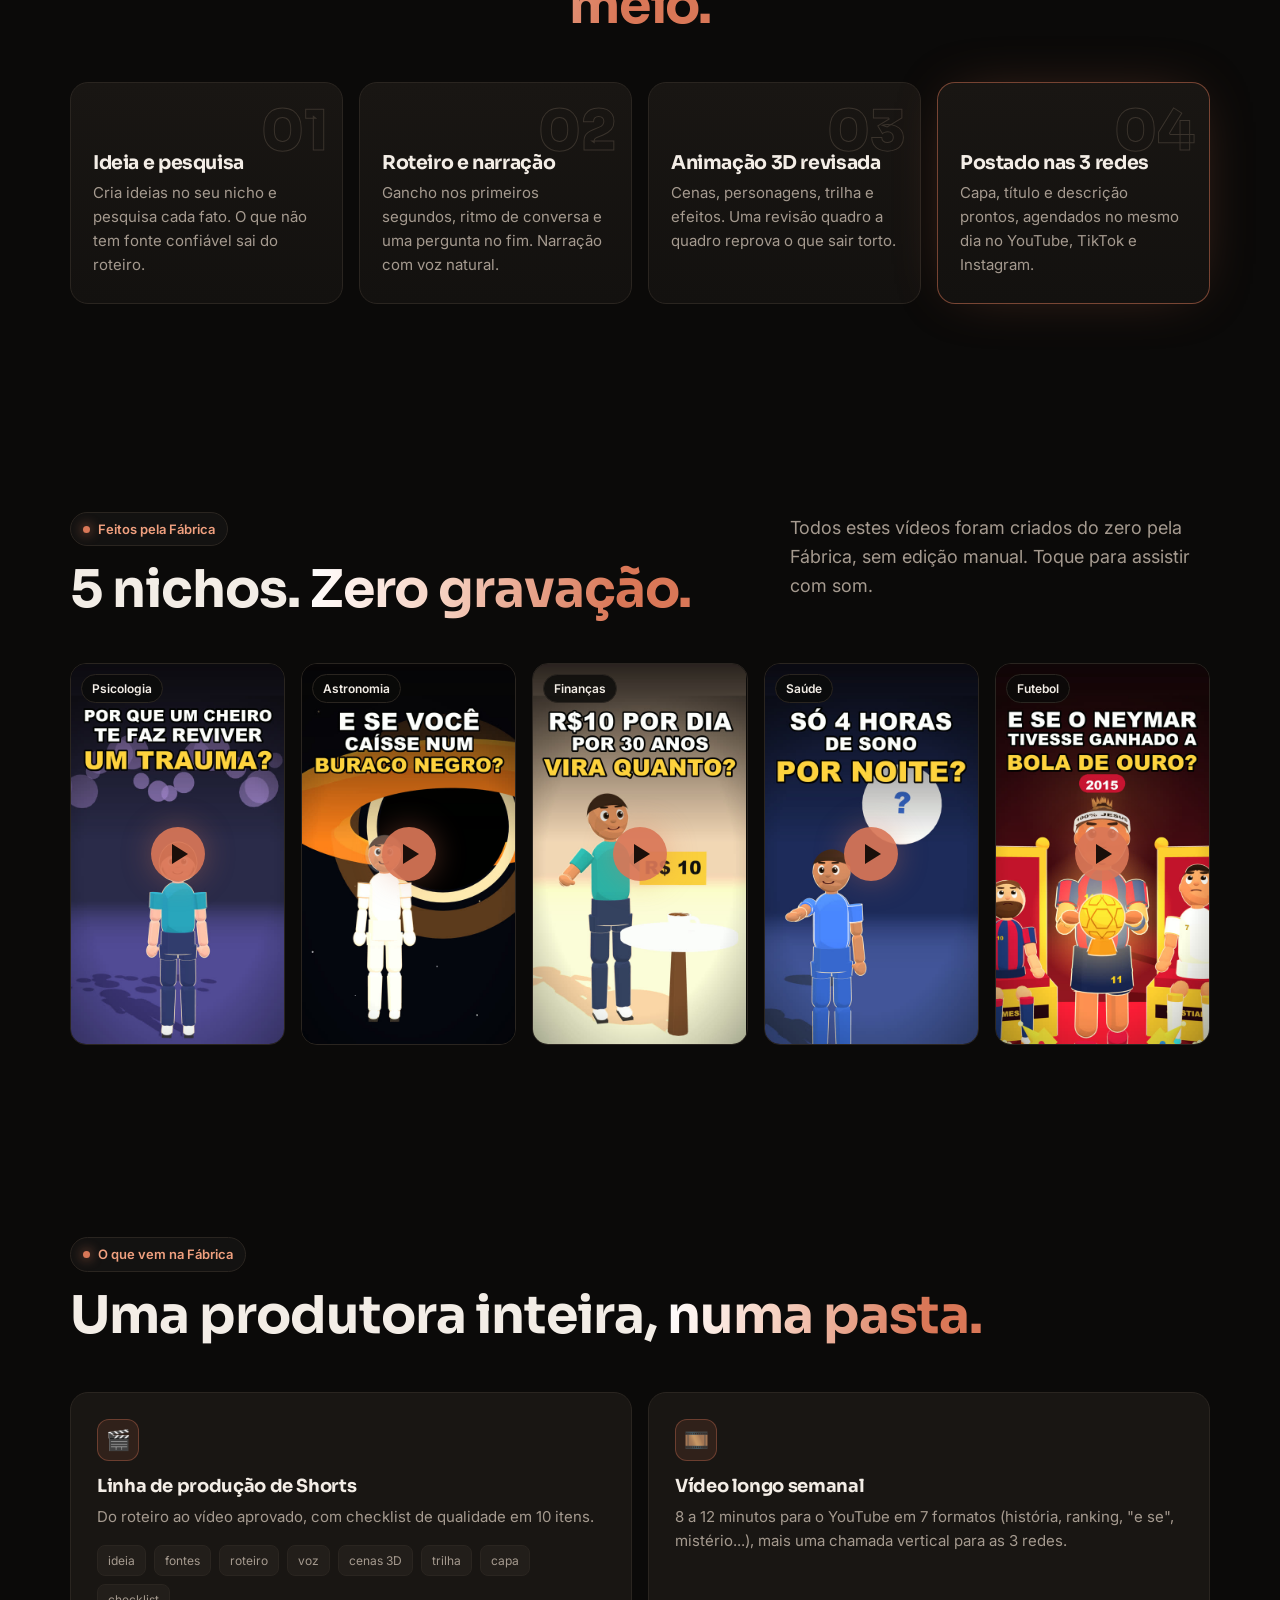
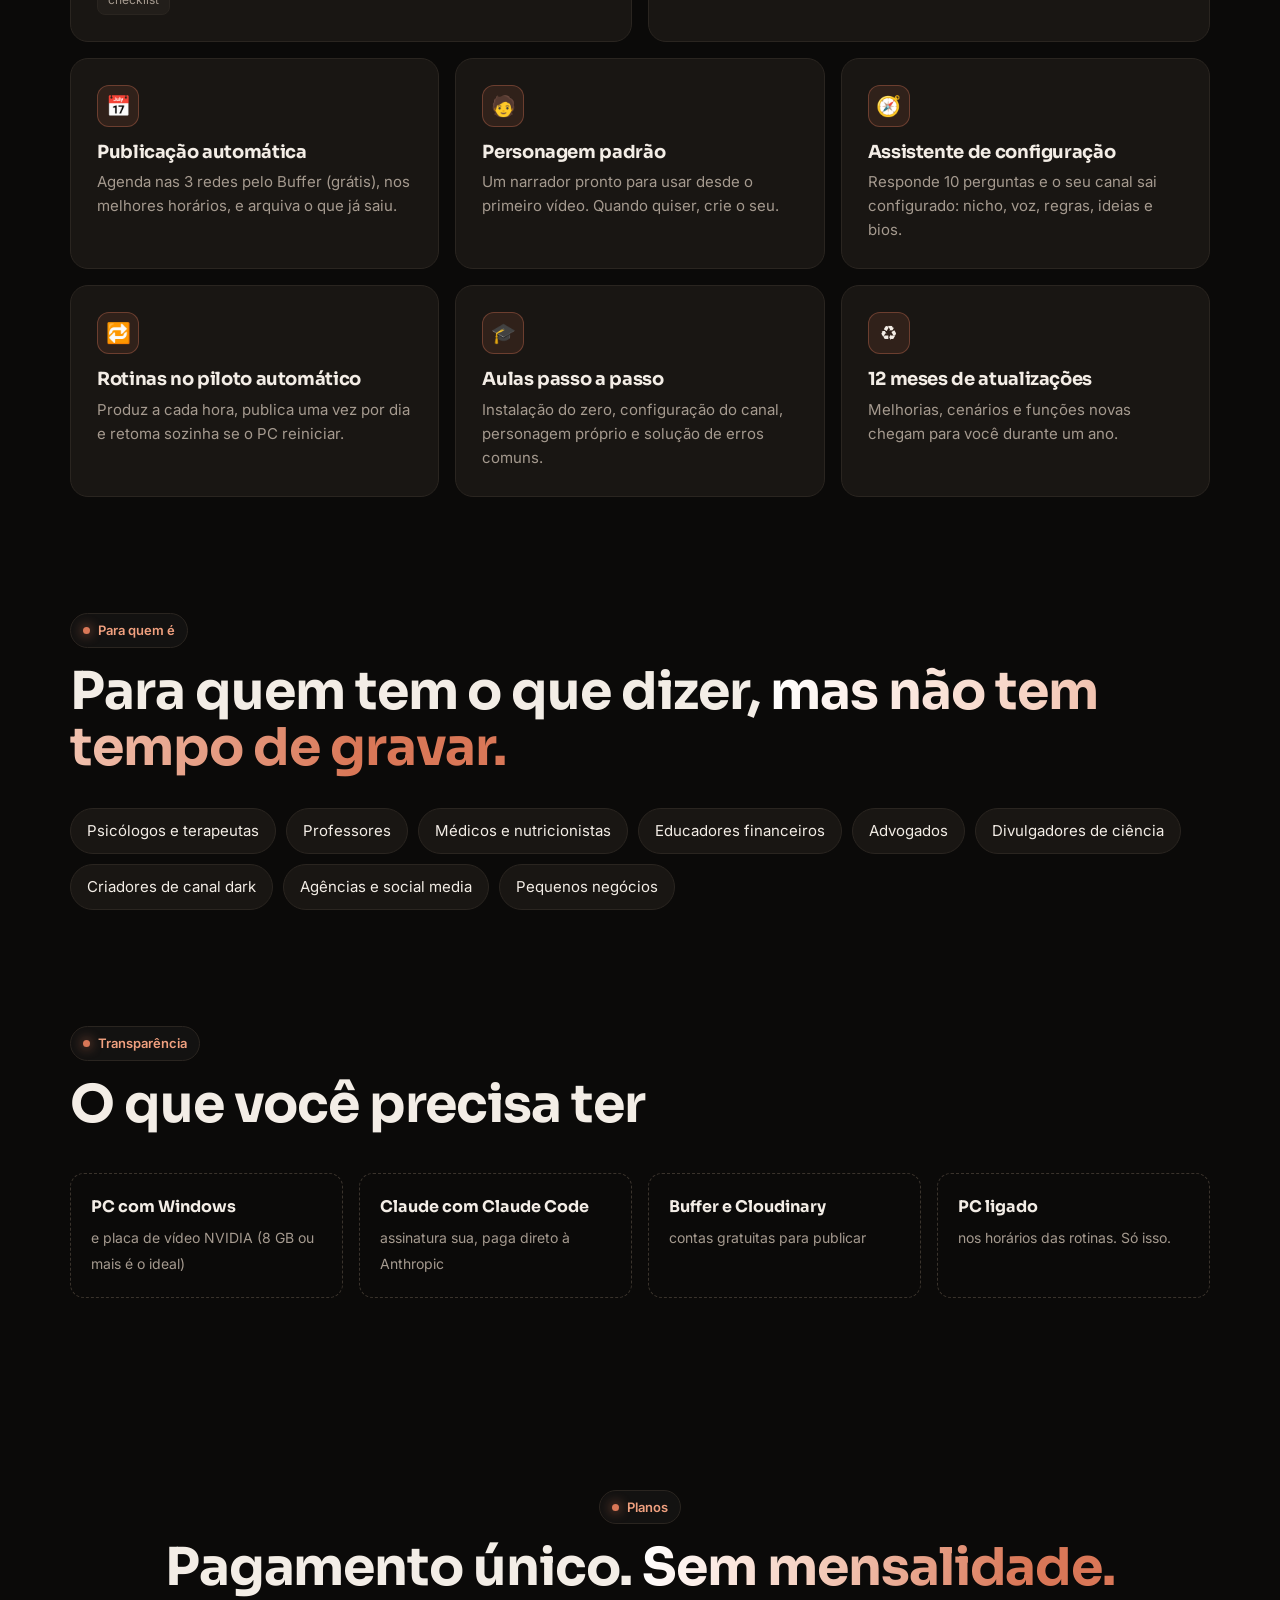
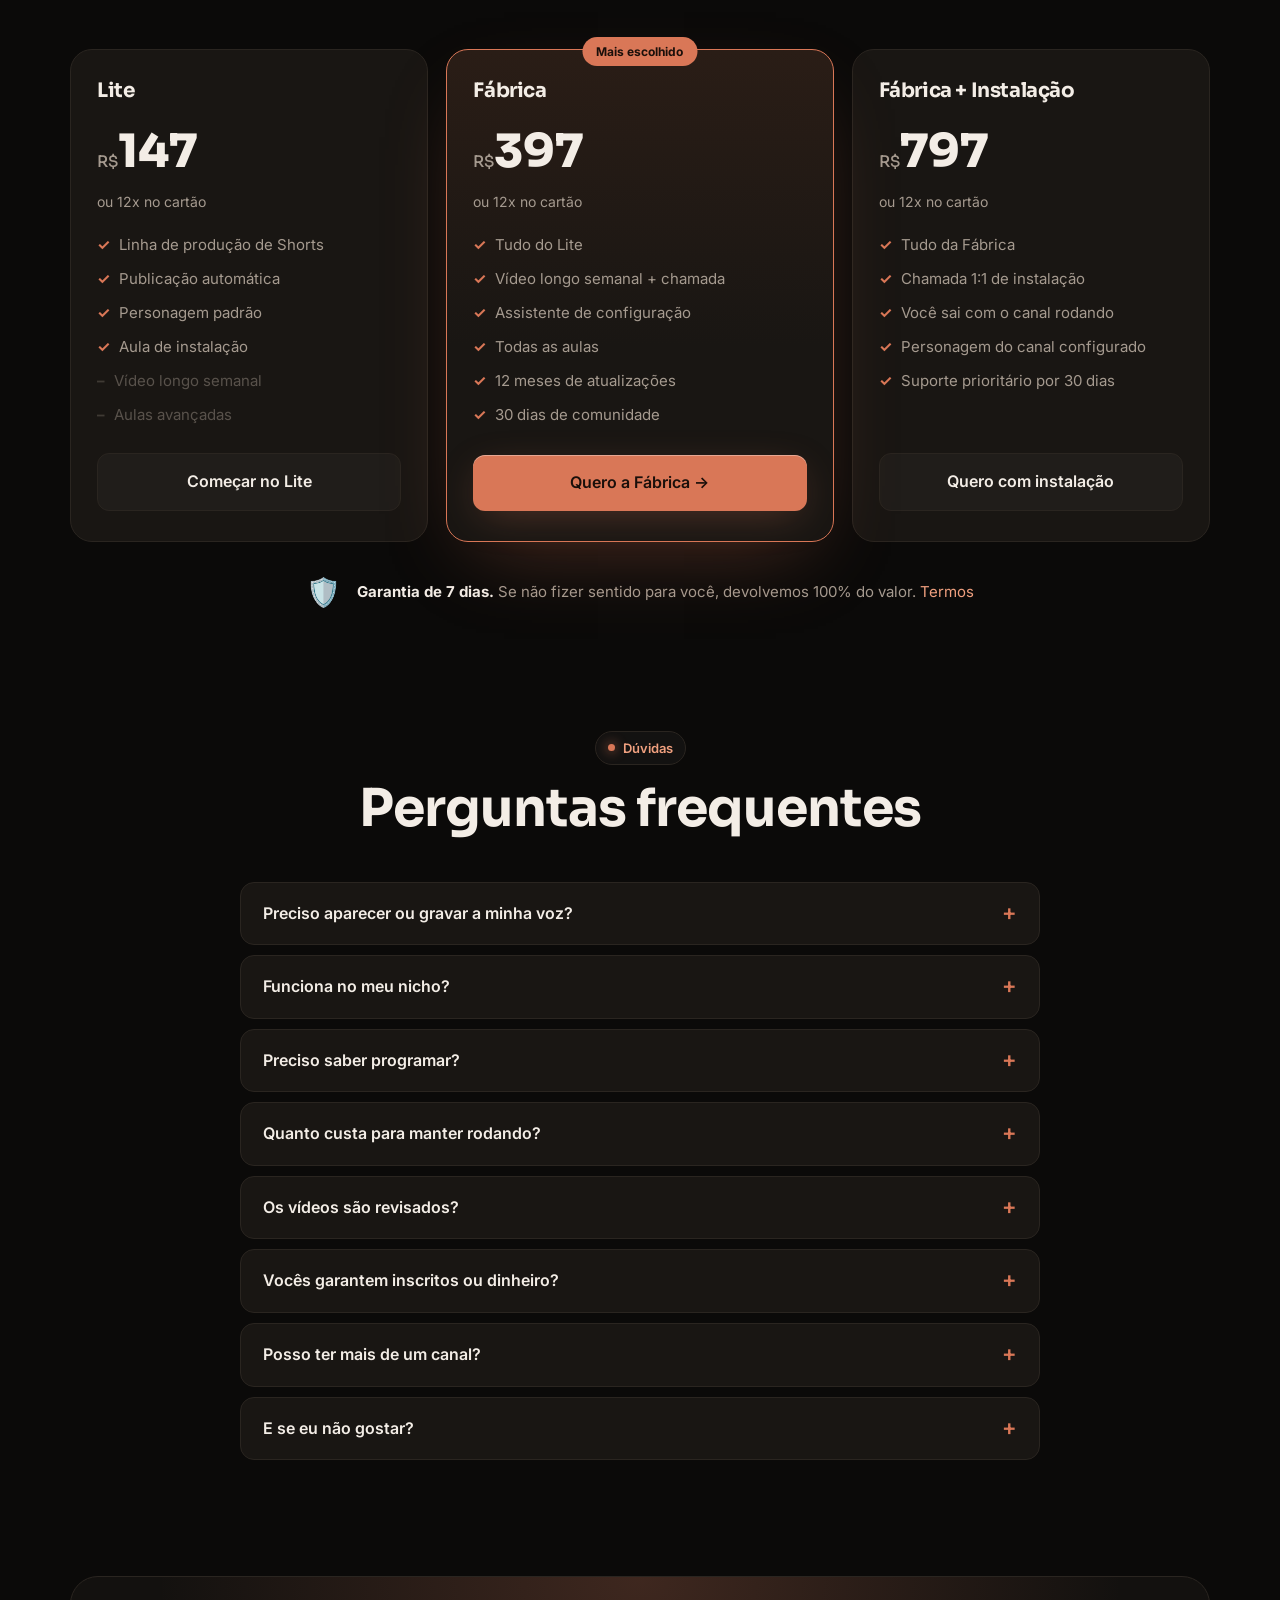
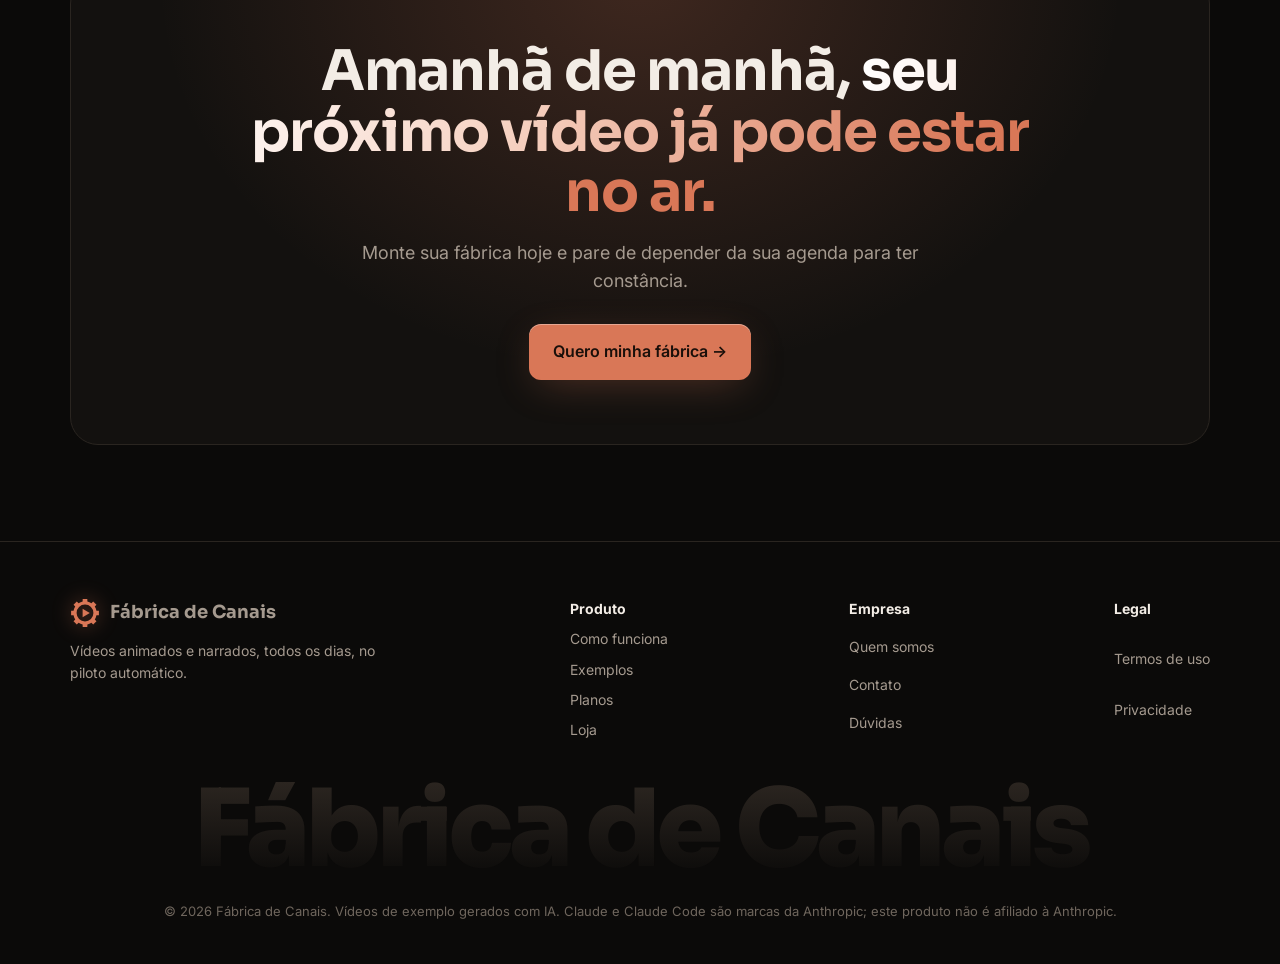
==== commit 9079ad41: "Identidade visual: logo engrenagem+play, favicon, mascote Rebite e manual da marca Co-Authored-By: C" ====
--- a/index.html
+++ b/index.html
@@ -47,12 +47,13 @@
 }
 </script>
 <link rel="stylesheet" href="assets/site.css">
+<link rel="icon" href="assets/simbolo.svg" type="image/svg+xml">
 </head>
 <body>
 
 <nav aria-label="Principal">
   <div class="wrap">
-    <a class="logo" href="#topo"><i>▶</i>Fábrica de Canais</a>
+    <a class="logo" href="#topo"><img src="assets/simbolo.svg" alt="" width="30" height="30">Fábrica de Canais</a>
     <ul>
       <li><a href="#como-funciona">Como funciona</a></li>
       <li><a href="#exemplos">Exemplos</a></li>
@@ -253,7 +254,7 @@
 <footer>
   <div class="wrap">
     <div class="foot">
-      <div><a class="logo" href="#topo"><i>▶</i>Fábrica de Canais</a><p style="max-width:320px;margin-top:12px">Vídeos animados e narrados, todos os dias, no piloto automático.</p></div>
+      <div><a class="logo" href="#topo"><img src="assets/simbolo.svg" alt="" width="30" height="30">Fábrica de Canais</a><p style="max-width:320px;margin-top:12px">Vídeos animados e narrados, todos os dias, no piloto automático.</p></div>
       <div style="display:grid;gap:8px"><b style="color:var(--txt)">Produto</b><a href="#como-funciona">Como funciona</a><a href="#exemplos">Exemplos</a><a href="#planos">Planos</a><a href="loja.html">Loja</a></div>
       <div style="display:grid;gap:8px"><b style="color:var(--txt)">Empresa</b><a href="quem-somos.html">Quem somos</a><a href="contato.html">Contato</a><a href="#faq">Dúvidas</a></div>
       <div style="display:grid;gap:8px"><b style="color:var(--txt)">Legal</b><a href="termos.html">Termos de uso</a><a href="privacidade.html">Privacidade</a></div>
--- a/assets/site.css
+++ b/assets/site.css
@@ -26,6 +26,7 @@
 nav{position:sticky;top:0;z-index:50;backdrop-filter:blur(14px);background:rgba(11,10,9,.72);border-bottom:1px solid rgba(255,255,255,.05)}
 nav .wrap{display:flex;align-items:center;justify-content:space-between;height:68px;gap:16px}
 .logo{display:flex;align-items:center;gap:10px;font-family:Sora;font-weight:700;font-size:18px}
+.logo img{display:block;filter:drop-shadow(0 0 10px rgba(217,119,87,.45))}
 .logo i{width:30px;height:30px;border-radius:9px;background:conic-gradient(from 200deg,var(--or),#ffcfb8,var(--or));display:grid;place-items:center;font-style:normal;color:#1a0f0a;font-size:15px;box-shadow:0 0 22px var(--glow)}
 nav ul{display:flex;gap:28px;list-style:none;margin:0;padding:0;font-size:15px;color:var(--mut)}
 nav ul a:hover{color:var(--txt)}
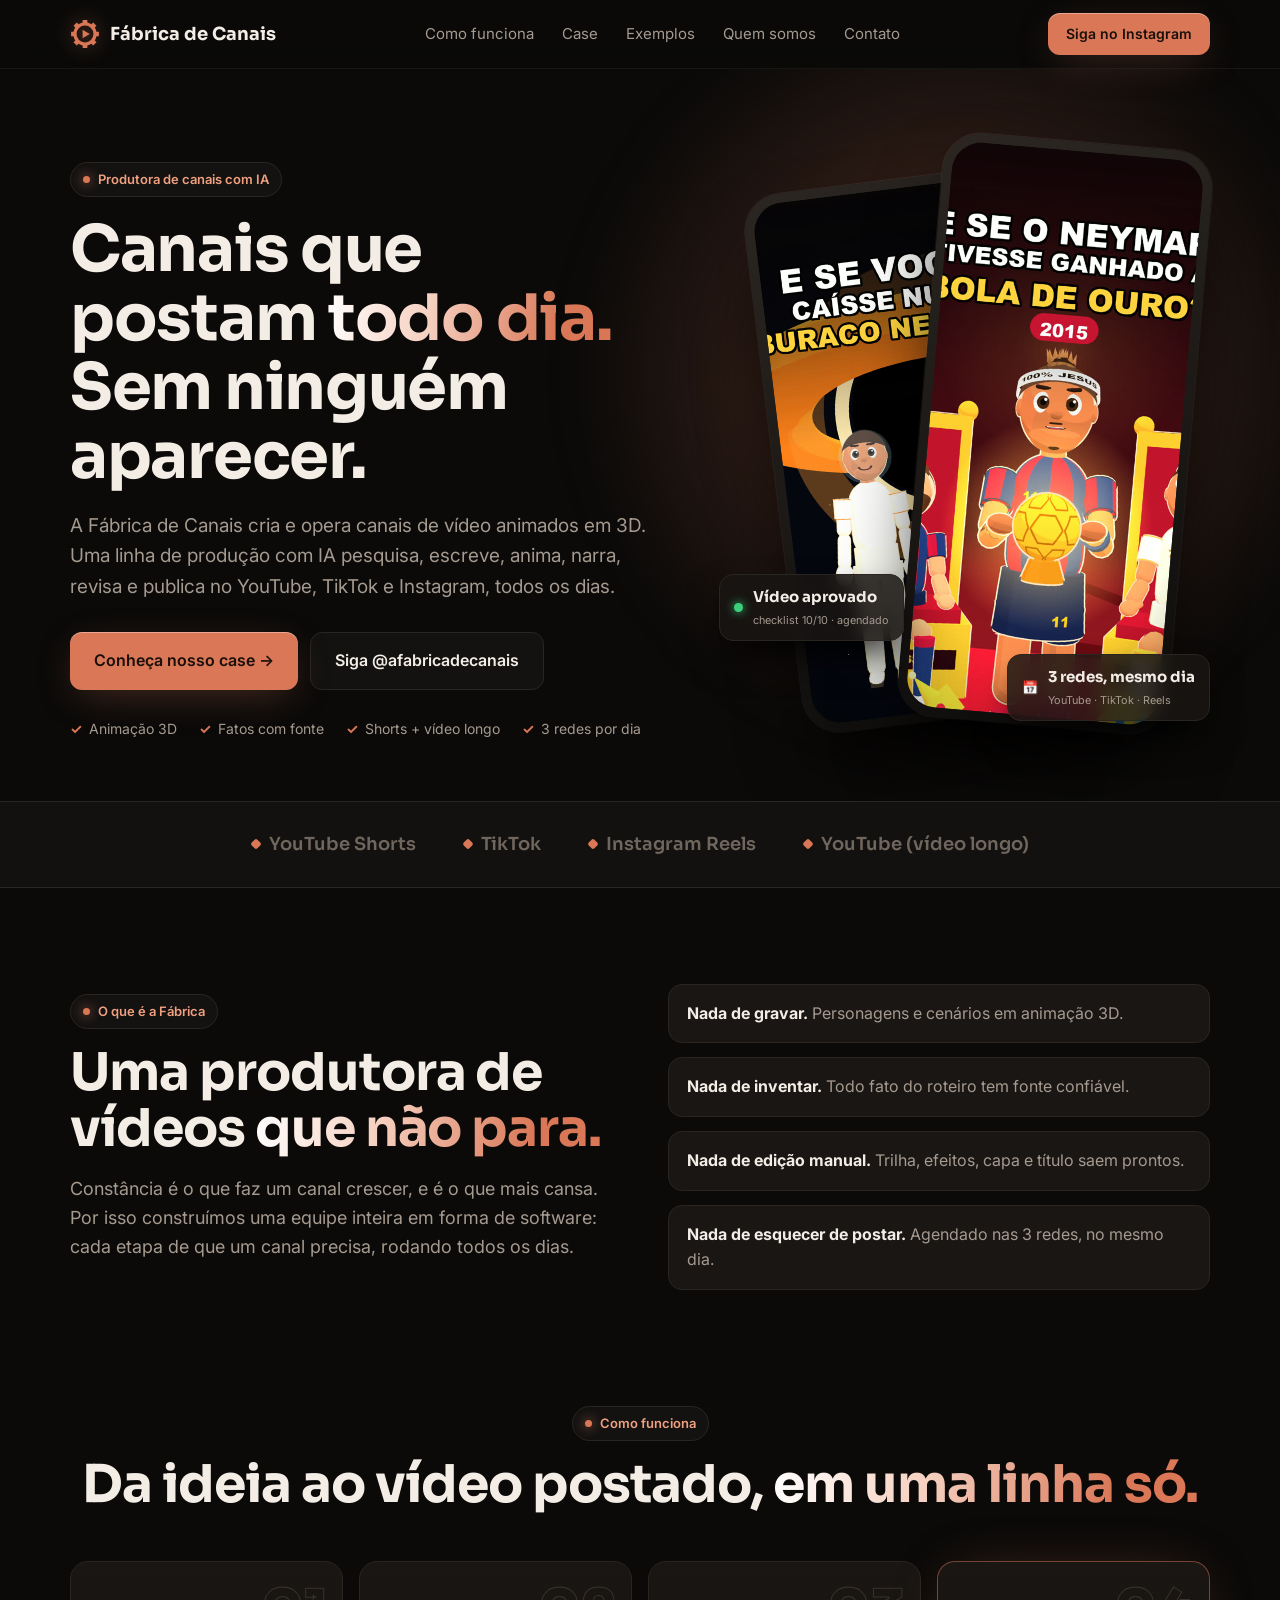
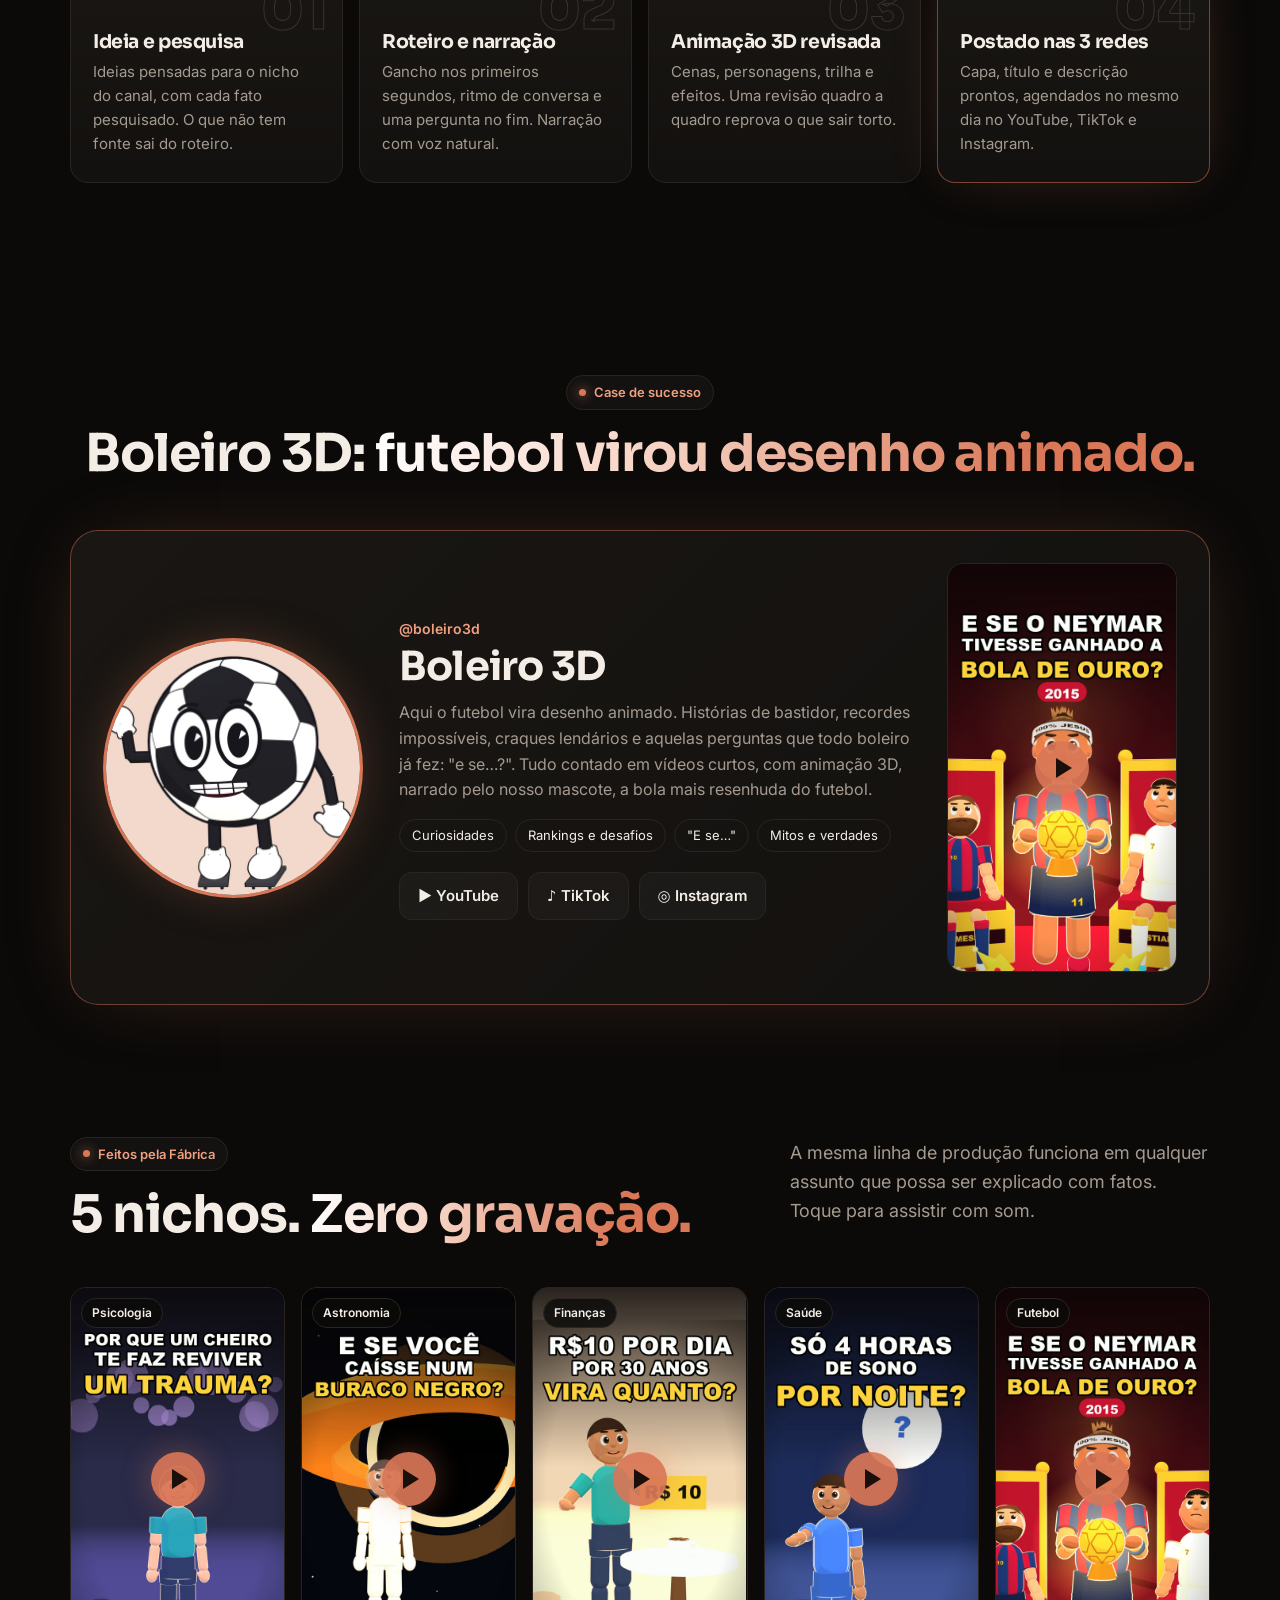
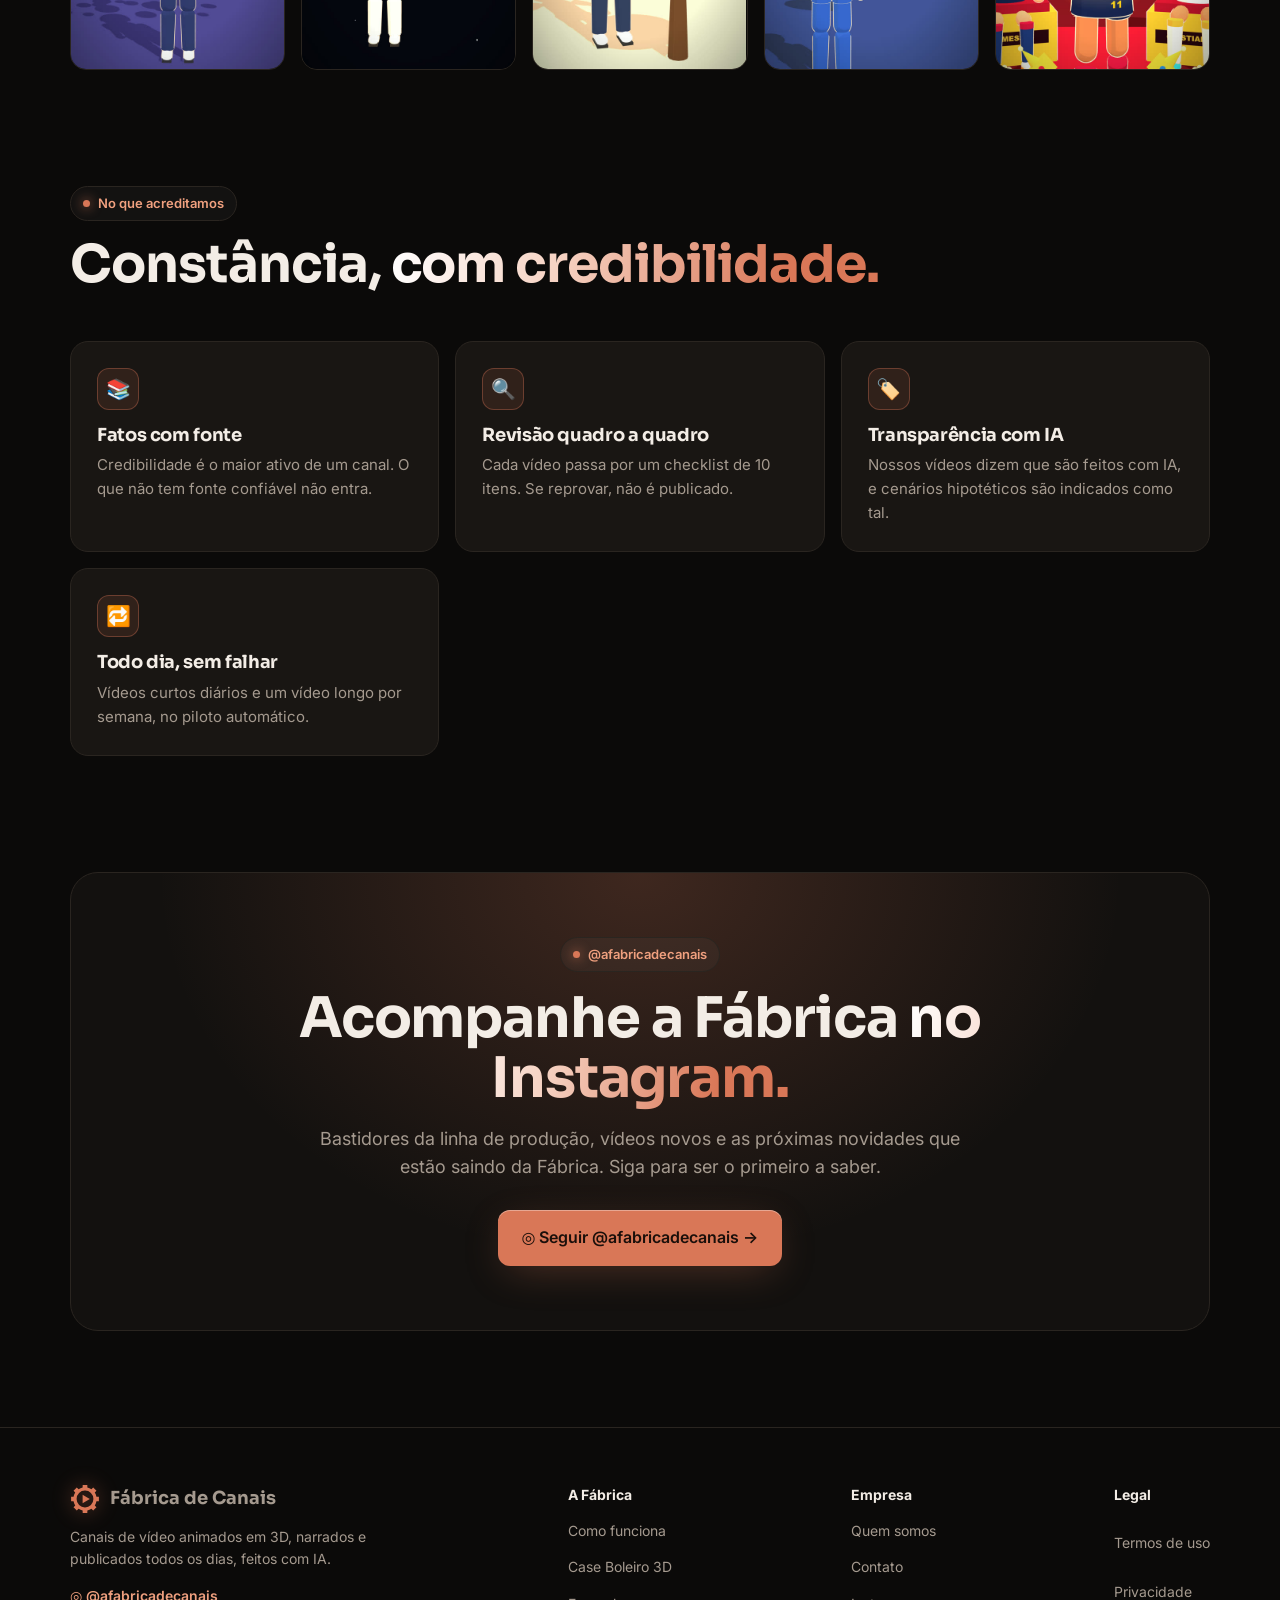
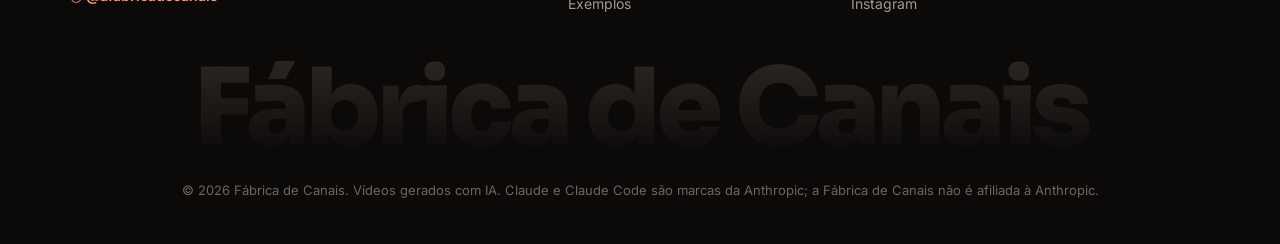
==== commit 2f6f3e16: "Site institucional: remove planos e loja, adiciona case Boleiro 3D e Instagram da marca Co-Authored-" ====
--- a/index.html
+++ b/index.html
@@ -3,15 +3,15 @@
 <head>
 <meta charset="utf-8">
 <meta name="viewport" content="width=device-width, initial-scale=1, viewport-fit=cover">
-<title>Fábrica de Canais — seu canal postando vídeos todo dia, sem você aparecer</title>
-<meta name="description" content="Estrutura pronta para o Claude Code que cria e posta vídeos animados em 3D, narrados, todos os dias no YouTube Shorts, TikTok e Instagram Reels, em qualquer nicho. Sem gravar, sem aparecer.">
+<title>Fábrica de Canais — canais de vídeo animados em 3D, feitos com IA</title>
+<meta name="description" content="A Fábrica de Canais é uma produtora de canais de vídeo animados em 3D e narrados, feitos com IA, que postam todos os dias no YouTube, TikTok e Instagram. Conheça nosso case, o Boleiro 3D.">
 <link rel="canonical" href="https://sparks-gamesstudio.github.io/fabrica-de-canais/">
 <meta name="robots" content="index, follow">
 <meta name="theme-color" content="#0b0a09">
 <meta property="og:type" content="website">
 <meta property="og:locale" content="pt_BR">
-<meta property="og:title" content="Fábrica de Canais — vídeos todo dia, no piloto automático">
-<meta property="og:description" content="Ideia, roteiro com fontes, animação 3D, narração e postagem nas 3 redes. Você só deixa o PC ligado.">
+<meta property="og:title" content="Fábrica de Canais — canais que postam todo dia, feitos com IA">
+<meta property="og:description" content="Ideia, pesquisa com fonte, animação 3D, narração e postagem nas 3 redes. Conheça o Boleiro 3D, nosso primeiro canal.">
 <meta property="og:image" content="https://sparks-gamesstudio.github.io/fabrica-de-canais/assets/og.jpg">
 <meta property="og:url" content="https://sparks-gamesstudio.github.io/fabrica-de-canais/">
 <meta name="twitter:card" content="summary_large_image">
@@ -21,29 +21,12 @@
 <script type="application/ld+json">
 {
   "@context": "https://schema.org",
-  "@graph": [
-    {
-      "@type": "Product",
-      "name": "Fábrica de Canais",
-      "description": "Estrutura para o Claude Code que produz e publica vídeos curtos e longos animados em 3D, narrados, todos os dias, em qualquer nicho.",
-      "brand": { "@type": "Brand", "name": "Fábrica de Canais" },
-      "offers": [
-        { "@type": "Offer", "name": "Lite", "price": "147.00", "priceCurrency": "BRL", "availability": "https://schema.org/InStock" },
-        { "@type": "Offer", "name": "Fábrica", "price": "397.00", "priceCurrency": "BRL", "availability": "https://schema.org/InStock" },
-        { "@type": "Offer", "name": "Fábrica + Instalação", "price": "797.00", "priceCurrency": "BRL", "availability": "https://schema.org/InStock" }
-      ]
-    },
-    {
-      "@type": "FAQPage",
-      "mainEntity": [
-        { "@type": "Question", "name": "Preciso aparecer ou gravar a minha voz?", "acceptedAnswer": { "@type": "Answer", "text": "Não. Os vídeos são animações 3D com narração gerada por IA. Você pode, se quiser, criar um personagem parecido com você." } },
-        { "@type": "Question", "name": "Funciona no meu nicho?", "acceptedAnswer": { "@type": "Answer", "text": "Funciona em qualquer assunto que possa ser explicado com fatos: saúde, psicologia, finanças, ciência, história, esportes, tecnologia. Você configura o nicho uma vez." } },
-        { "@type": "Question", "name": "Do que eu preciso para rodar?", "acceptedAnswer": { "@type": "Answer", "text": "Um PC com Windows e placa de vídeo NVIDIA, um plano do Claude que inclua o Claude Code e contas gratuitas no Buffer e no Cloudinary." } },
-        { "@type": "Question", "name": "Vocês garantem inscritos ou dinheiro?", "acceptedAnswer": { "@type": "Answer", "text": "Não. A Fábrica garante constância: vídeos revisados saindo todo dia. Crescimento depende do nicho, das ideias e do tempo." } },
-        { "@type": "Question", "name": "Tem garantia?", "acceptedAnswer": { "@type": "Answer", "text": "Sim, 7 dias. Se não fizer sentido para você, devolvemos o valor." } }
-      ]
-    }
-  ]
+  "@type": "Organization",
+  "name": "Fábrica de Canais",
+  "url": "https://sparks-gamesstudio.github.io/fabrica-de-canais/",
+  "logo": "https://sparks-gamesstudio.github.io/fabrica-de-canais/marca/simbolo-1024.png",
+  "description": "Produtora de canais de vídeo animados em 3D e narrados, feitos com IA.",
+  "sameAs": ["https://www.instagram.com/afabricadecanais/"]
 }
 </script>
 <link rel="stylesheet" href="assets/site.css">
@@ -53,16 +36,15 @@
 
 <nav aria-label="Principal">
   <div class="wrap">
-    <a class="logo" href="#topo"><img src="assets/simbolo.svg" alt="" width="30" height="30">Fábrica de Canais</a>
+    <a class="logo" href="index.html#topo"><img src="assets/simbolo.svg" alt="" width="30" height="30">Fábrica de Canais</a>
     <ul>
-      <li><a href="#como-funciona">Como funciona</a></li>
-      <li><a href="#exemplos">Exemplos</a></li>
-      <li><a href="#planos">Planos</a></li>
-      <li><a href="loja.html">Loja</a></li>
+      <li><a href="index.html#como-funciona">Como funciona</a></li>
+      <li><a href="index.html#case">Case</a></li>
+      <li><a href="index.html#exemplos">Exemplos</a></li>
       <li><a href="quem-somos.html">Quem somos</a></li>
       <li><a href="contato.html">Contato</a></li>
     </ul>
-    <a class="btn btn-or" href="#planos"><span class="long">Quero minha fábrica</span><span class="short">Planos</span></a>
+    <a class="btn btn-or" href="https://www.instagram.com/afabricadecanais/" target="_blank" rel="noopener"><span class="long">Siga no Instagram</span><span class="short">Instagram</span></a>
   </div>
 </nav>
 
@@ -71,19 +53,19 @@
   <section class="hero">
     <div class="wrap hero-grid">
       <div>
-        <span class="eyebrow">Funciona com o Claude Code</span>
-        <h1>Seu canal postando <span class="grad">todo dia.</span><br>Sem você aparecer.</h1>
-        <p class="lead">A Fábrica de Canais transforma o seu PC numa produtora: ela pesquisa, escreve, anima em 3D, narra, revisa e publica vídeos no YouTube Shorts, TikTok e Instagram Reels. No seu nicho. Você só deixa o computador ligado.</p>
+        <span class="eyebrow">Produtora de canais com IA</span>
+        <h1>Canais que postam <span class="grad">todo dia.</span><br>Sem ninguém aparecer.</h1>
+        <p class="lead">A Fábrica de Canais cria e opera canais de vídeo animados em 3D. Uma linha de produção com IA pesquisa, escreve, anima, narra, revisa e publica no YouTube, TikTok e Instagram, todos os dias.</p>
         <div class="cta-row">
-          <a class="btn btn-or" href="#planos">Quero minha fábrica →</a>
-          <a class="btn btn-gh" href="#exemplos">Ver vídeos feitos por ela</a>
+          <a class="btn btn-or" href="#case">Conheça nosso case →</a>
+          <a class="btn btn-gh" href="https://www.instagram.com/afabricadecanais/" target="_blank" rel="noopener">Siga @afabricadecanais</a>
         </div>
-        <div class="ticks"><span>Qualquer nicho</span><span>Shorts + vídeo longo</span><span>Fatos com fonte</span><span>Pagamento único</span></div>
+        <div class="ticks"><span>Animação 3D</span><span>Fatos com fonte</span><span>Shorts + vídeo longo</span><span>3 redes por dia</span></div>
       </div>
       <div class="phones" aria-hidden="true">
         <div class="phone p1"><video src="assets/4-astronomia.mp4" poster="assets/4-astronomia.jpg" muted autoplay loop playsinline preload="metadata"></video></div>
-        <div class="phone p2"><video src="assets/3-psicologia.mp4" poster="assets/3-psicologia.jpg" muted autoplay loop playsinline preload="metadata"></video></div>
-        <div class="chip c1"><span class="dot"></span><div><b>Vídeo 047 aprovado</b><br><small style="color:var(--mut)">checklist 10/10 · agendado</small></div></div>
+        <div class="phone p2"><video src="assets/1-futebol.mp4" poster="assets/1-futebol.jpg" muted autoplay loop playsinline preload="metadata"></video></div>
+        <div class="chip c1"><span class="dot"></span><div><b>Vídeo aprovado</b><br><small style="color:var(--mut)">checklist 10/10 · agendado</small></div></div>
         <div class="chip c2">📅 <div><b>3 redes, mesmo dia</b><br><small style="color:var(--mut)">YouTube · TikTok · Reels</small></div></div>
       </div>
     </div>
@@ -91,19 +73,19 @@
 
   <div class="strip"><div class="wrap"><span>YouTube Shorts</span><span>TikTok</span><span>Instagram Reels</span><span>YouTube (vídeo longo)</span></div></div>
 
-  <!-- PROBLEMA -->
+  <!-- O QUE É -->
   <section>
     <div class="wrap pain reveal">
       <div>
-        <span class="eyebrow">O problema</span>
-        <h2 class="h2">Constância é o que faz um canal crescer. <span class="grad">E é o que mais cansa.</span></h2>
-        <p class="lead" style="margin-top:18px">Você sabe o que ensinar. O difícil é gravar, editar e postar todo santo dia, sem falhar uma semana.</p>
+        <span class="eyebrow">O que é a Fábrica</span>
+        <h2 class="h2">Uma produtora de vídeos <span class="grad">que não para.</span></h2>
+        <p class="lead" style="margin-top:18px">Constância é o que faz um canal crescer, e é o que mais cansa. Por isso construímos uma equipe inteira em forma de software: cada etapa de que um canal precisa, rodando todos os dias.</p>
       </div>
       <ul>
-        <li><b>Gravar cansa.</b> Luz, câmera, cabelo, repetir a fala dez vezes.</li>
-        <li><b>Editar consome a noite.</b> Cortes, legendas, trilha, capa, título.</li>
-        <li><b>Postar em 3 redes</b> é mais uma tarefa que ninguém lembra de fazer.</li>
-        <li><b>Uma semana ruim</b> e o algoritmo esquece de você.</li>
+        <li><b>Nada de gravar.</b> Personagens e cenários em animação 3D.</li>
+        <li><b>Nada de inventar.</b> Todo fato do roteiro tem fonte confiável.</li>
+        <li><b>Nada de edição manual.</b> Trilha, efeitos, capa e título saem prontos.</li>
+        <li><b>Nada de esquecer de postar.</b> Agendado nas 3 redes, no mesmo dia.</li>
       </ul>
     </div>
   </section>
@@ -113,10 +95,10 @@
     <div class="wrap">
       <div class="reveal" style="text-align:center">
         <span class="eyebrow">Como funciona</span>
-        <h2 class="h2">Da ideia ao vídeo postado, <span class="grad">sem você no meio.</span></h2>
+        <h2 class="h2">Da ideia ao vídeo postado, <span class="grad">em uma linha só.</span></h2>
       </div>
       <div class="steps">
-        <div class="step reveal"><h3>Ideia e pesquisa</h3><p>Cria ideias no seu nicho e pesquisa cada fato. O que não tem fonte confiável sai do roteiro.</p></div>
+        <div class="step reveal"><h3>Ideia e pesquisa</h3><p>Ideias pensadas para o nicho do canal, com cada fato pesquisado. O que não tem fonte sai do roteiro.</p></div>
         <div class="step reveal"><h3>Roteiro e narração</h3><p>Gancho nos primeiros segundos, ritmo de conversa e uma pergunta no fim. Narração com voz natural.</p></div>
         <div class="step reveal"><h3>Animação 3D revisada</h3><p>Cenas, personagens, trilha e efeitos. Uma revisão quadro a quadro reprova o que sair torto.</p></div>
         <div class="step reveal"><h3>Postado nas 3 redes</h3><p>Capa, título e descrição prontos, agendados no mesmo dia no YouTube, TikTok e Instagram.</p></div>
@@ -124,15 +106,40 @@
     </div>
   </section>
 
+  <!-- CASE -->
+  <section id="case">
+    <div class="wrap">
+      <div class="reveal" style="text-align:center">
+        <span class="eyebrow">Case de sucesso</span>
+        <h2 class="h2">Boleiro 3D: <span class="grad">futebol virou desenho animado.</span></h2>
+      </div>
+      <article class="case reveal">
+        <div class="case-logo"><img src="assets/boleiro3d.jpg" alt="Logo do canal Boleiro 3D" width="512" height="512"></div>
+        <div class="case-body">
+          <span class="case-handle">@boleiro3d</span>
+          <h3>Boleiro 3D</h3>
+          <p>Aqui o futebol vira desenho animado. Histórias de bastidor, recordes impossíveis, craques lendários e aquelas perguntas que todo boleiro já fez: "e se…?". Tudo contado em vídeos curtos, com animação 3D, narrado pelo nosso mascote, a bola mais resenhuda do futebol.</p>
+          <ul class="case-tags"><li>Curiosidades</li><li>Rankings e desafios</li><li>"E se…"</li><li>Mitos e verdades</li></ul>
+          <div class="case-links">
+            <a class="btn btn-gh" href="https://www.youtube.com/@boleiro3d" target="_blank" rel="noopener">▶ YouTube</a>
+            <a class="btn btn-gh" href="https://www.tiktok.com/@boleiro3d" target="_blank" rel="noopener">♪ TikTok</a>
+            <a class="btn btn-gh" href="https://www.instagram.com/boleiro3d/" target="_blank" rel="noopener">◎ Instagram</a>
+          </div>
+        </div>
+        <div class="vid case-vid"><video src="assets/1-futebol.mp4" poster="assets/1-futebol.jpg" playsinline preload="none" aria-label="Vídeo do Boleiro 3D: e se o Neymar tivesse ganhado a Bola de Ouro"></video><span class="tag">E se o Neymar tivesse ganhado a Bola de Ouro?</span><span class="play"><i></i></span></div>
+      </article>
+    </div>
+  </section>
+
   <!-- VITRINE -->
-  <section id="exemplos">
+  <section id="exemplos" style="padding-top:20px">
     <div class="wrap">
       <div class="vit-head reveal">
         <div>
           <span class="eyebrow">Feitos pela Fábrica</span>
           <h2 class="h2">5 nichos. <span class="grad">Zero gravação.</span></h2>
         </div>
-        <p class="lead" style="max-width:420px">Todos estes vídeos foram criados do zero pela Fábrica, sem edição manual. Toque para assistir com som.</p>
+        <p class="lead" style="max-width:420px">A mesma linha de produção funciona em qualquer assunto que possa ser explicado com fatos. Toque para assistir com som.</p>
       </div>
       <div class="reel">
         <div class="vid"><video src="assets/3-psicologia.mp4" poster="assets/3-psicologia.jpg" playsinline preload="none" aria-label="Exemplo de psicologia: por que um cheiro pode te fazer reviver um trauma"></video><span class="tag">Psicologia</span><span class="play"><i></i></span></div>
@@ -144,123 +151,46 @@
     </div>
   </section>
 
-  <!-- O QUE VEM -->
-  <section id="o-que-vem">
+  <!-- PRINCÍPIOS -->
+  <section style="padding-top:20px">
     <div class="wrap">
       <div class="reveal">
-        <span class="eyebrow">O que vem na Fábrica</span>
-        <h2 class="h2">Uma produtora inteira, <span class="grad">numa pasta.</span></h2>
+        <span class="eyebrow">No que acreditamos</span>
+        <h2 class="h2">Constância, <span class="grad">com credibilidade.</span></h2>
       </div>
       <div class="bento">
-        <div class="bx w reveal"><div class="ic">🎬</div><h3>Linha de produção de Shorts</h3><p>Do roteiro ao vídeo aprovado, com checklist de qualidade em 10 itens.</p>
-          <div class="pipe"><span>ideia</span><span>fontes</span><span>roteiro</span><span>voz</span><span>cenas 3D</span><span>trilha</span><span>capa</span><span>checklist</span></div></div>
-        <div class="bx w reveal"><div class="ic">🎞️</div><h3>Vídeo longo semanal</h3><p>8 a 12 minutos para o YouTube em 7 formatos (história, ranking, "e se", mistério...), mais uma chamada vertical para as 3 redes.</p></div>
-        <div class="bx reveal"><div class="ic">📅</div><h3>Publicação automática</h3><p>Agenda nas 3 redes pelo Buffer (grátis), nos melhores horários, e arquiva o que já saiu.</p></div>
-        <div class="bx reveal"><div class="ic">🧑</div><h3>Personagem padrão</h3><p>Um narrador pronto para usar desde o primeiro vídeo. Quando quiser, crie o seu.</p></div>
-        <div class="bx reveal"><div class="ic">🧭</div><h3>Assistente de configuração</h3><p>Responde 10 perguntas e o seu canal sai configurado: nicho, voz, regras, ideias e bios.</p></div>
-        <div class="bx reveal"><div class="ic">🔁</div><h3>Rotinas no piloto automático</h3><p>Produz a cada hora, publica uma vez por dia e retoma sozinha se o PC reiniciar.</p></div>
-        <div class="bx reveal"><div class="ic">🎓</div><h3>Aulas passo a passo</h3><p>Instalação do zero, configuração do canal, personagem próprio e solução de erros comuns.</p></div>
-        <div class="bx reveal"><div class="ic">♻️</div><h3>12 meses de atualizações</h3><p>Melhorias, cenários e funções novas chegam para você durante um ano.</p></div>
-      </div>
-    </div>
-  </section>
-
-  <!-- PRA QUEM -->
-  <section style="padding-top:20px">
-    <div class="wrap reveal">
-      <span class="eyebrow">Para quem é</span>
-      <h2 class="h2">Para quem tem o que dizer, <span class="grad">mas não tem tempo de gravar.</span></h2>
-      <div class="who"><span>Psicólogos e terapeutas</span><span>Professores</span><span>Médicos e nutricionistas</span><span>Educadores financeiros</span><span>Advogados</span><span>Divulgadores de ciência</span><span>Criadores de canal dark</span><span>Agências e social media</span><span>Pequenos negócios</span></div>
-    </div>
-  </section>
-
-  <!-- REQUISITOS -->
-  <section style="padding-top:20px">
-    <div class="wrap reveal">
-      <span class="eyebrow">Transparência</span>
-      <h2 class="h2">O que você precisa ter</h2>
-      <div class="req">
-        <div><b>PC com Windows</b><small>e placa de vídeo NVIDIA (8 GB ou mais é o ideal)</small></div>
-        <div><b>Claude com Claude Code</b><small>assinatura sua, paga direto à Anthropic</small></div>
-        <div><b>Buffer e Cloudinary</b><small>contas gratuitas para publicar</small></div>
-        <div><b>PC ligado</b><small>nos horários das rotinas. Só isso.</small></div>
-      </div>
-    </div>
-  </section>
-
-  <!-- PLANOS -->
-  <section id="planos">
-    <div class="wrap">
-      <div class="reveal" style="text-align:center">
-        <span class="eyebrow">Planos</span>
-        <h2 class="h2">Pagamento único. <span class="grad">Sem mensalidade.</span></h2>
-      </div>
-      <div class="plans">
-        <div class="plan reveal">
-          <h3>Lite</h3>
-          <div class="pr"><small>R$</small>147</div>
-          <div class="par">ou 12x no cartão</div>
-          <ul><li>Linha de produção de Shorts</li><li>Publicação automática</li><li>Personagem padrão</li><li>Aula de instalação</li><li class="no">Vídeo longo semanal</li><li class="no">Aulas avançadas</li></ul>
-          <a class="btn btn-gh" href="#" data-checkout="lite">Começar no Lite</a>
-        </div>
-        <div class="plan hot reveal">
-          <span class="badge">Mais escolhido</span>
-          <h3>Fábrica</h3>
-          <div class="pr"><small>R$</small>397</div>
-          <div class="par">ou 12x no cartão</div>
-          <ul><li>Tudo do Lite</li><li>Vídeo longo semanal + chamada</li><li>Assistente de configuração</li><li>Todas as aulas</li><li>12 meses de atualizações</li><li>30 dias de comunidade</li></ul>
-          <a class="btn btn-or" href="#" data-checkout="fabrica">Quero a Fábrica →</a>
-        </div>
-        <div class="plan reveal">
-          <h3>Fábrica + Instalação</h3>
-          <div class="pr"><small>R$</small>797</div>
-          <div class="par">ou 12x no cartão</div>
-          <ul><li>Tudo da Fábrica</li><li>Chamada 1:1 de instalação</li><li>Você sai com o canal rodando</li><li>Personagem do canal configurado</li><li>Suporte prioritário por 30 dias</li></ul>
-          <a class="btn btn-gh" href="#" data-checkout="instalacao">Quero com instalação</a>
-        </div>
-      </div>
-      <div class="guar reveal"><span style="font-size:28px">🛡️</span><span><b>Garantia de 7 dias.</b> Se não fizer sentido para você, devolvemos 100% do valor. <a href="termos.html" style="color:var(--or2)">Termos</a></span></div>
-    </div>
-  </section>
-
-  <!-- FAQ -->
-  <section id="faq" style="padding-top:20px">
-    <div class="wrap">
-      <div class="reveal" style="text-align:center"><span class="eyebrow">Dúvidas</span><h2 class="h2">Perguntas frequentes</h2></div>
-      <div class="faq">
-        <details><summary>Preciso aparecer ou gravar a minha voz?</summary><p>Não. Os vídeos são animações 3D com narração gerada por IA. Se quiser, você cria um personagem parecido com você.</p></details>
-        <details><summary>Funciona no meu nicho?</summary><p>Funciona em qualquer assunto que possa ser explicado com fatos: saúde, psicologia, finanças, ciência, história, esportes, tecnologia. Você configura o nicho uma vez, com o assistente.</p></details>
-        <details><summary>Preciso saber programar?</summary><p>Não. A instalação é guiada por aula e, no dia a dia, você conversa com o Claude em português. Se preferir, o plano com instalação faz tudo com você numa chamada.</p></details>
-        <details><summary>Quanto custa para manter rodando?</summary><p>A Fábrica é pagamento único. Você mantém sua assinatura do Claude com Claude Code; Buffer, Cloudinary e a voz padrão são gratuitos. Voz premium (ElevenLabs) é opcional.</p></details>
-        <details><summary>Os vídeos são revisados?</summary><p>Sim. Cada vídeo passa por revisão quadro a quadro e um checklist de 10 itens. Se reprovar, fica marcado para revisão e não é publicado.</p></details>
-        <details><summary>Vocês garantem inscritos ou dinheiro?</summary><p>Não, e desconfie de quem garante. A Fábrica garante constância: vídeos revisados saindo todo dia. O crescimento depende do nicho, das ideias e do tempo.</p></details>
-        <details><summary>Posso ter mais de um canal?</summary><p>Pode. Cada canal é uma pasta com a sua configuração; a mesma Fábrica toca vários.</p></details>
-        <details><summary>E se eu não gostar?</summary><p>Você tem 7 dias de garantia. Pede o reembolso e devolvemos o valor.</p></details>
-      </div>
-    </div>
-  </section>
-
-  <section style="padding-top:20px">
+        <div class="bx reveal"><div class="ic">📚</div><h3>Fatos com fonte</h3><p>Credibilidade é o maior ativo de um canal. O que não tem fonte confiável não entra.</p></div>
+        <div class="bx reveal"><div class="ic">🔍</div><h3>Revisão quadro a quadro</h3><p>Cada vídeo passa por um checklist de 10 itens. Se reprovar, não é publicado.</p></div>
+        <div class="bx reveal"><div class="ic">🏷️</div><h3>Transparência com IA</h3><p>Nossos vídeos dizem que são feitos com IA, e cenários hipotéticos são indicados como tal.</p></div>
+        <div class="bx reveal"><div class="ic">🔁</div><h3>Todo dia, sem falhar</h3><p>Vídeos curtos diários e um vídeo longo por semana, no piloto automático.</p></div>
+      </div>
+    </div>
+  </section>
+
+  <!-- INSTAGRAM / EM BREVE -->
+  <section id="instagram" style="padding-top:20px">
     <div class="wrap">
       <div class="final reveal">
-        <h2>Amanhã de manhã, <span class="grad">seu próximo vídeo já pode estar no ar.</span></h2>
-        <p class="lead" style="margin:0 auto 28px">Monte sua fábrica hoje e pare de depender da sua agenda para ter constância.</p>
-        <a class="btn btn-or" href="#planos">Quero minha fábrica →</a>
+        <span class="eyebrow">@afabricadecanais</span>
+        <h2 style="margin-top:16px">Acompanhe a Fábrica <span class="grad">no Instagram.</span></h2>
+        <p class="lead" style="margin:0 auto 28px">Bastidores da linha de produção, vídeos novos e as próximas novidades que estão saindo da Fábrica. Siga para ser o primeiro a saber.</p>
+        <a class="btn btn-or" href="https://www.instagram.com/afabricadecanais/" target="_blank" rel="noopener">◎ Seguir @afabricadecanais →</a>
       </div>
     </div>
   </section>
 </main>
+
 
 <footer>
   <div class="wrap">
     <div class="foot">
-      <div><a class="logo" href="#topo"><img src="assets/simbolo.svg" alt="" width="30" height="30">Fábrica de Canais</a><p style="max-width:320px;margin-top:12px">Vídeos animados e narrados, todos os dias, no piloto automático.</p></div>
-      <div style="display:grid;gap:8px"><b style="color:var(--txt)">Produto</b><a href="#como-funciona">Como funciona</a><a href="#exemplos">Exemplos</a><a href="#planos">Planos</a><a href="loja.html">Loja</a></div>
-      <div style="display:grid;gap:8px"><b style="color:var(--txt)">Empresa</b><a href="quem-somos.html">Quem somos</a><a href="contato.html">Contato</a><a href="#faq">Dúvidas</a></div>
+      <div><a class="logo" href="index.html#topo"><img src="assets/simbolo.svg" alt="" width="30" height="30">Fábrica de Canais</a><p style="max-width:320px;margin-top:12px">Canais de vídeo animados em 3D, narrados e publicados todos os dias, feitos com IA.</p><p style="margin-top:10px"><a href="https://www.instagram.com/afabricadecanais/" target="_blank" rel="noopener" style="color:var(--or2);font-weight:600">◎ @afabricadecanais</a></p></div>
+      <div style="display:grid;gap:8px"><b style="color:var(--txt)">A Fábrica</b><a href="index.html#como-funciona">Como funciona</a><a href="index.html#case">Case Boleiro 3D</a><a href="index.html#exemplos">Exemplos</a></div>
+      <div style="display:grid;gap:8px"><b style="color:var(--txt)">Empresa</b><a href="quem-somos.html">Quem somos</a><a href="contato.html">Contato</a><a href="https://www.instagram.com/afabricadecanais/" target="_blank" rel="noopener">Instagram</a></div>
       <div style="display:grid;gap:8px"><b style="color:var(--txt)">Legal</b><a href="termos.html">Termos de uso</a><a href="privacidade.html">Privacidade</a></div>
     </div>
     <div class="giant" aria-hidden="true">Fábrica de Canais</div>
-    <p class="legal">© 2026 Fábrica de Canais. Vídeos de exemplo gerados com IA. Claude e Claude Code são marcas da Anthropic; este produto não é afiliado à Anthropic.</p>
+    <p class="legal">© 2026 Fábrica de Canais. Vídeos gerados com IA. Claude e Claude Code são marcas da Anthropic; a Fábrica de Canais não é afiliada à Anthropic.</p>
   </div>
 </footer>
 
--- a/assets/site.css
+++ b/assets/site.css
@@ -209,3 +209,17 @@
 .vals b{font-family:Sora;display:block;margin-bottom:4px}
 .vals span{color:var(--mut);font-size:15px}
 @media(max-width:860px){.about{grid-template-columns:1fr}}
+
+/* case */
+.case{display:grid;grid-template-columns:260px 1fr 230px;gap:36px;align-items:center;margin-top:48px;background:linear-gradient(135deg,var(--card),var(--bg2));border:1px solid rgba(217,119,87,.45);border-radius:28px;padding:32px;box-shadow:0 0 80px -30px var(--glow)}
+.case-logo img{width:100%;height:auto;aspect-ratio:1;object-fit:cover;border-radius:50%;border:3px solid var(--or);box-shadow:0 0 50px -10px var(--glow)}
+.case-handle{color:var(--or2);font-weight:600;font-size:14px}
+.case-body h3{font-size:clamp(28px,3.4vw,40px);margin:4px 0 12px}
+.case-body p{color:var(--mut);margin:0 0 16px}
+.case-tags{display:flex;flex-wrap:wrap;gap:8px;list-style:none;padding:0;margin:0 0 20px}
+.case-tags li{font-size:13px;border:1px solid var(--line);border-radius:99px;padding:5px 12px}
+.case-links{display:flex;flex-wrap:wrap;gap:10px}
+.case-links .btn{padding:11px 18px;font-size:15px}
+.case-vid .tag{display:none}
+@media(max-width:1000px){.case{grid-template-columns:180px 1fr}.case-vid{grid-column:1/-1;width:100%;max-width:300px;margin:0 auto}}
+@media(max-width:640px){.case{grid-template-columns:1fr;padding:22px;text-align:center}.case-logo{max-width:180px;margin:0 auto}.case-tags,.case-links{justify-content:center}}
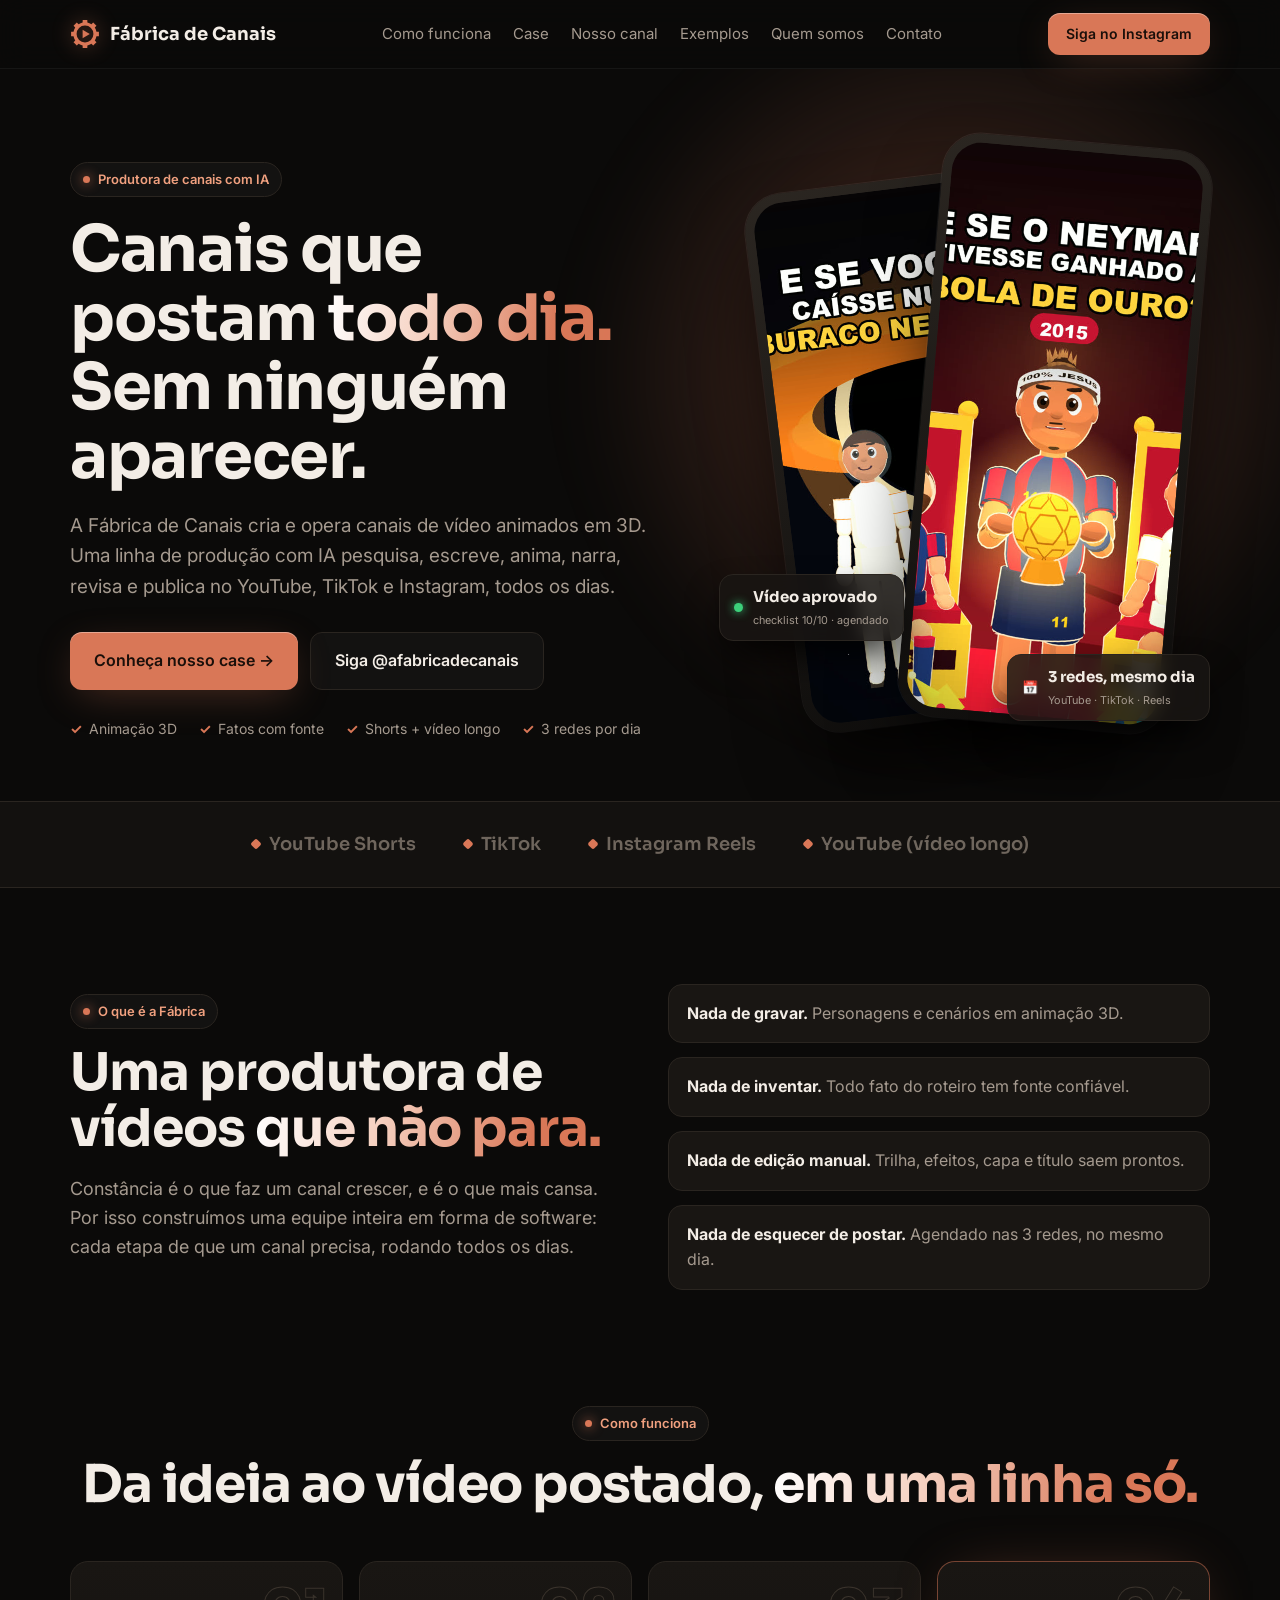
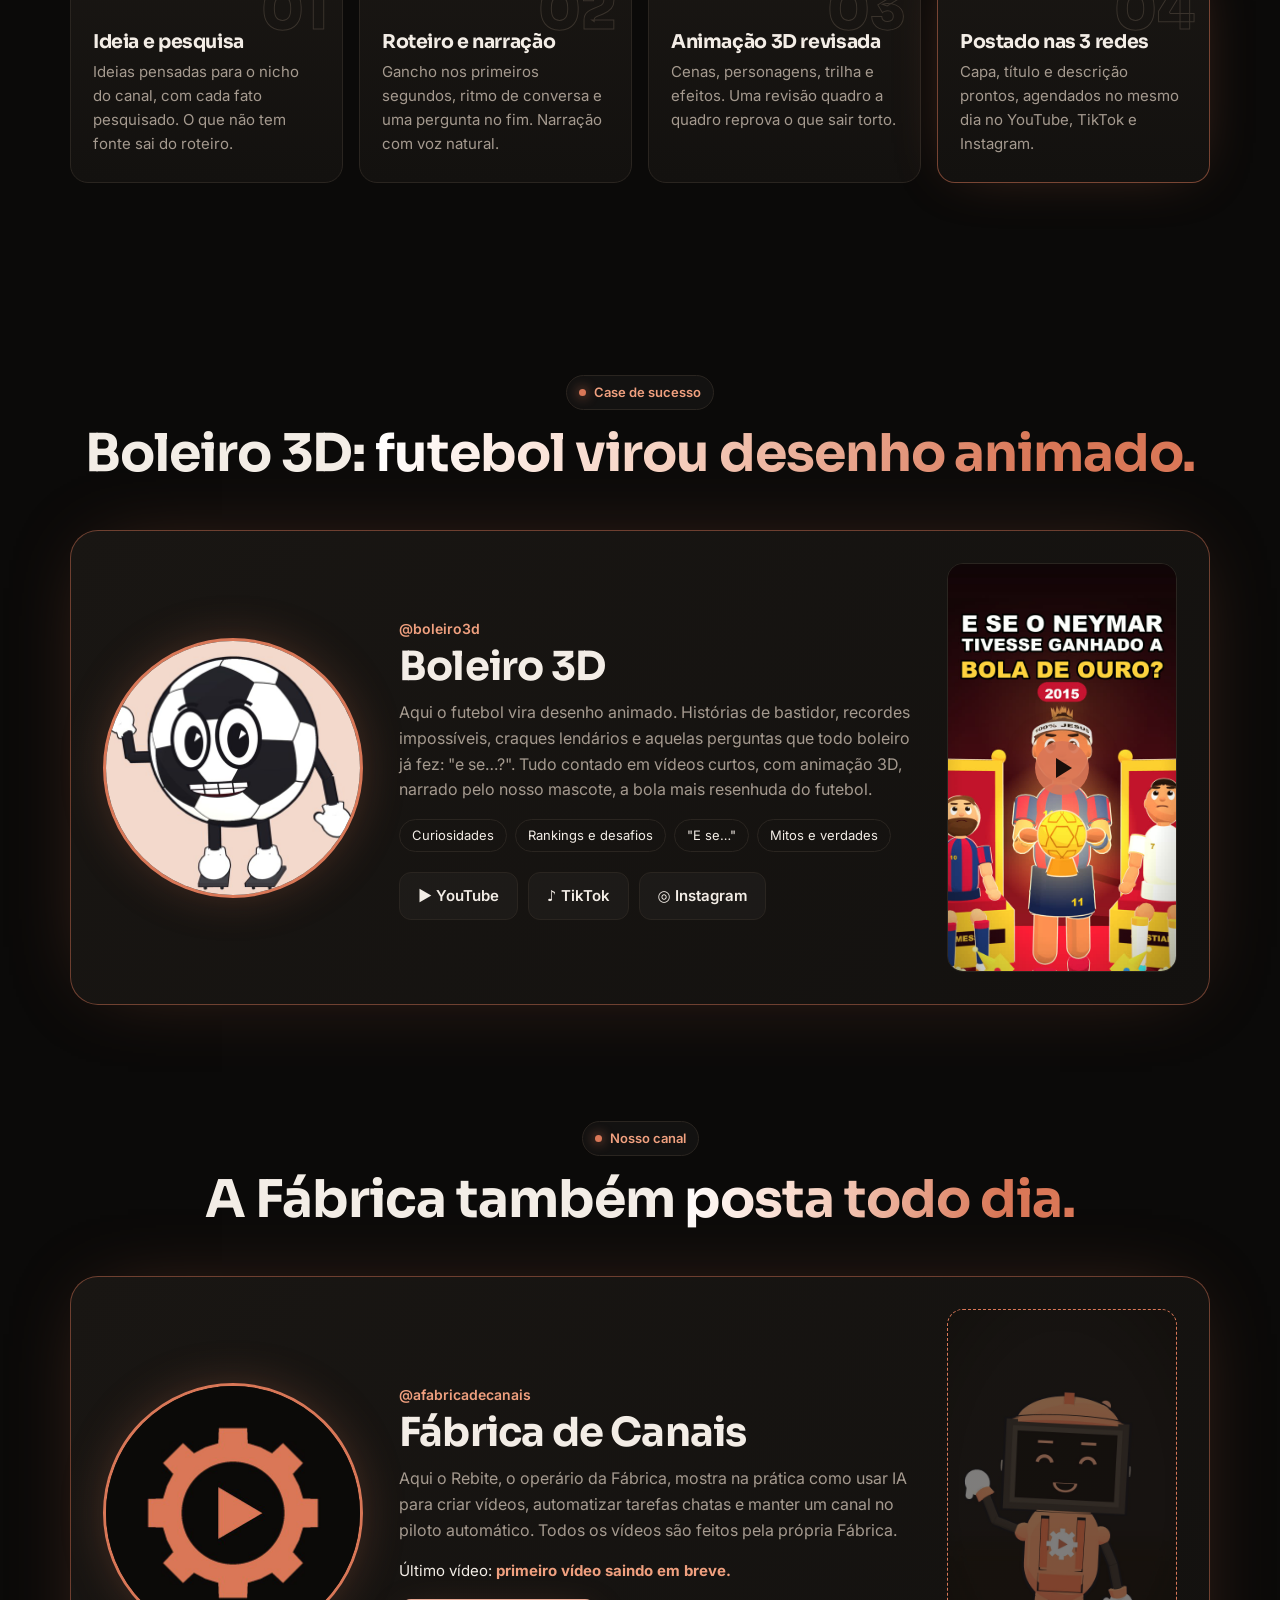
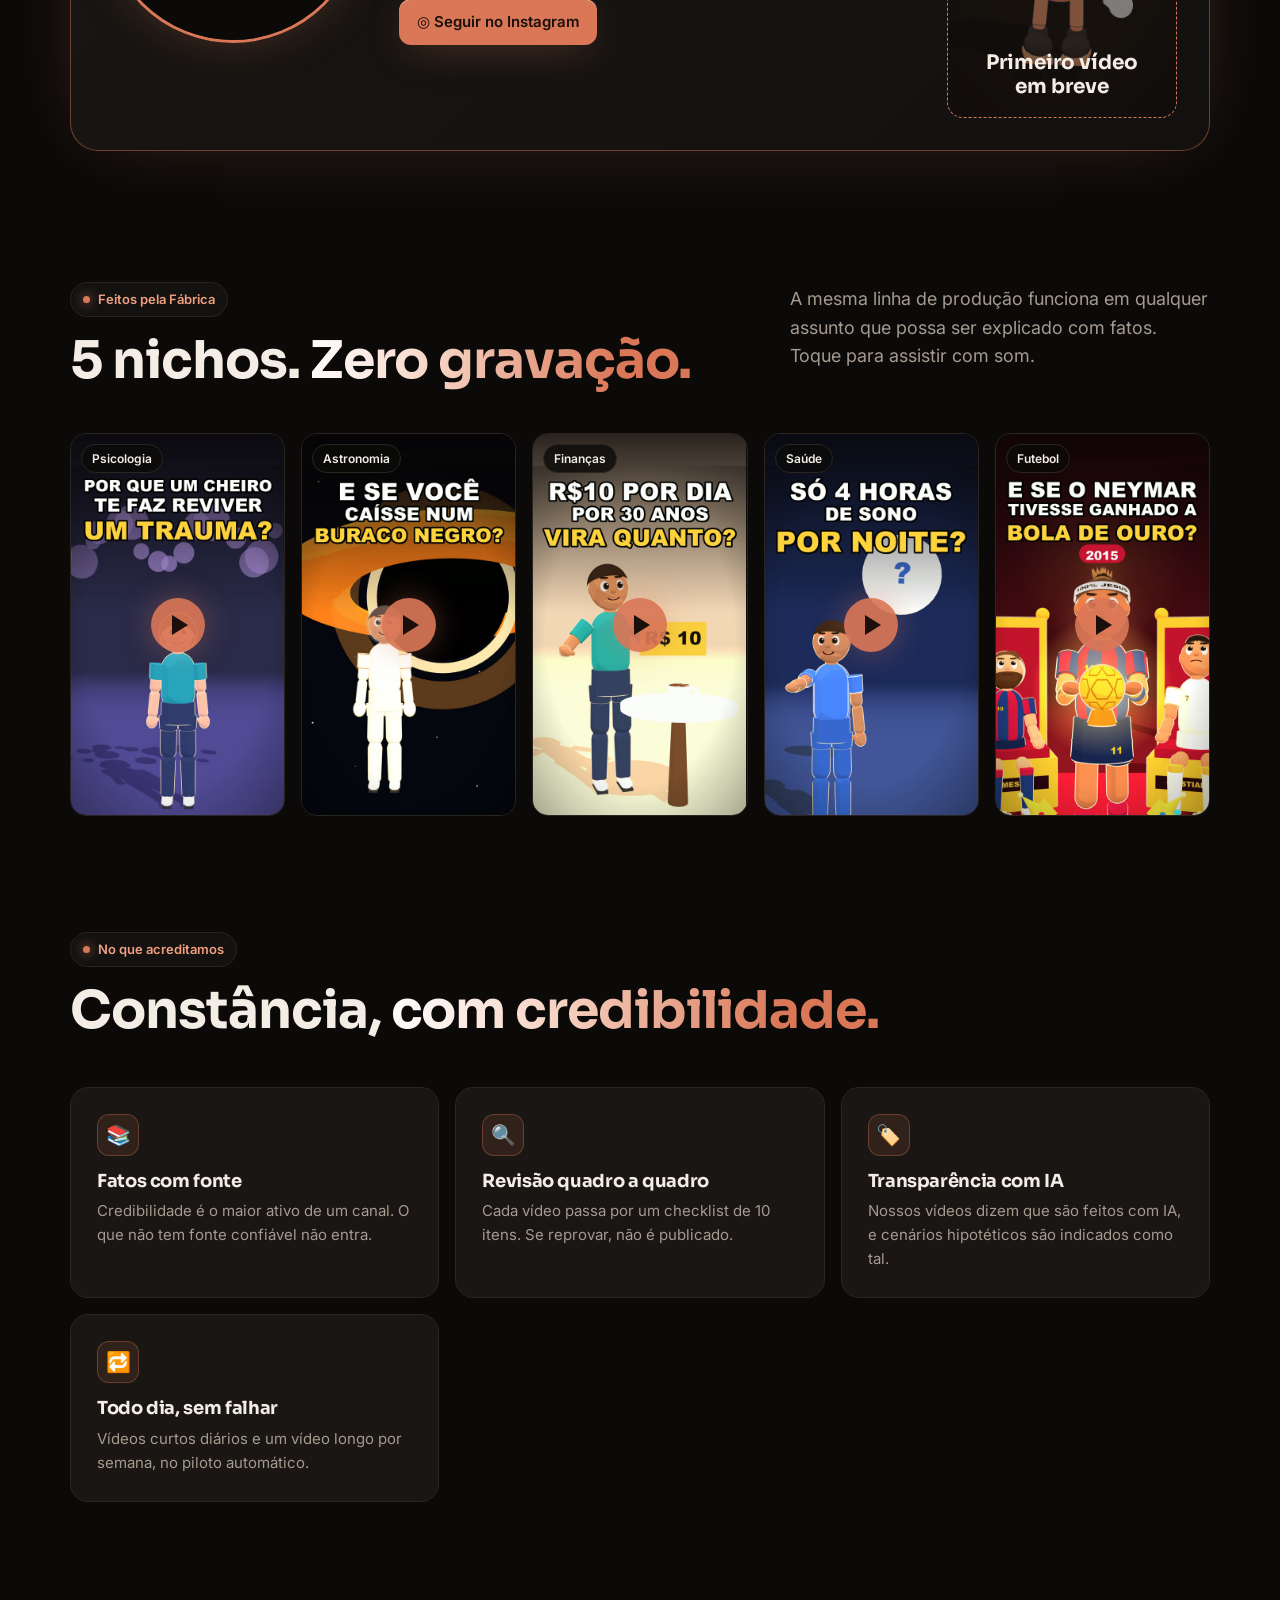
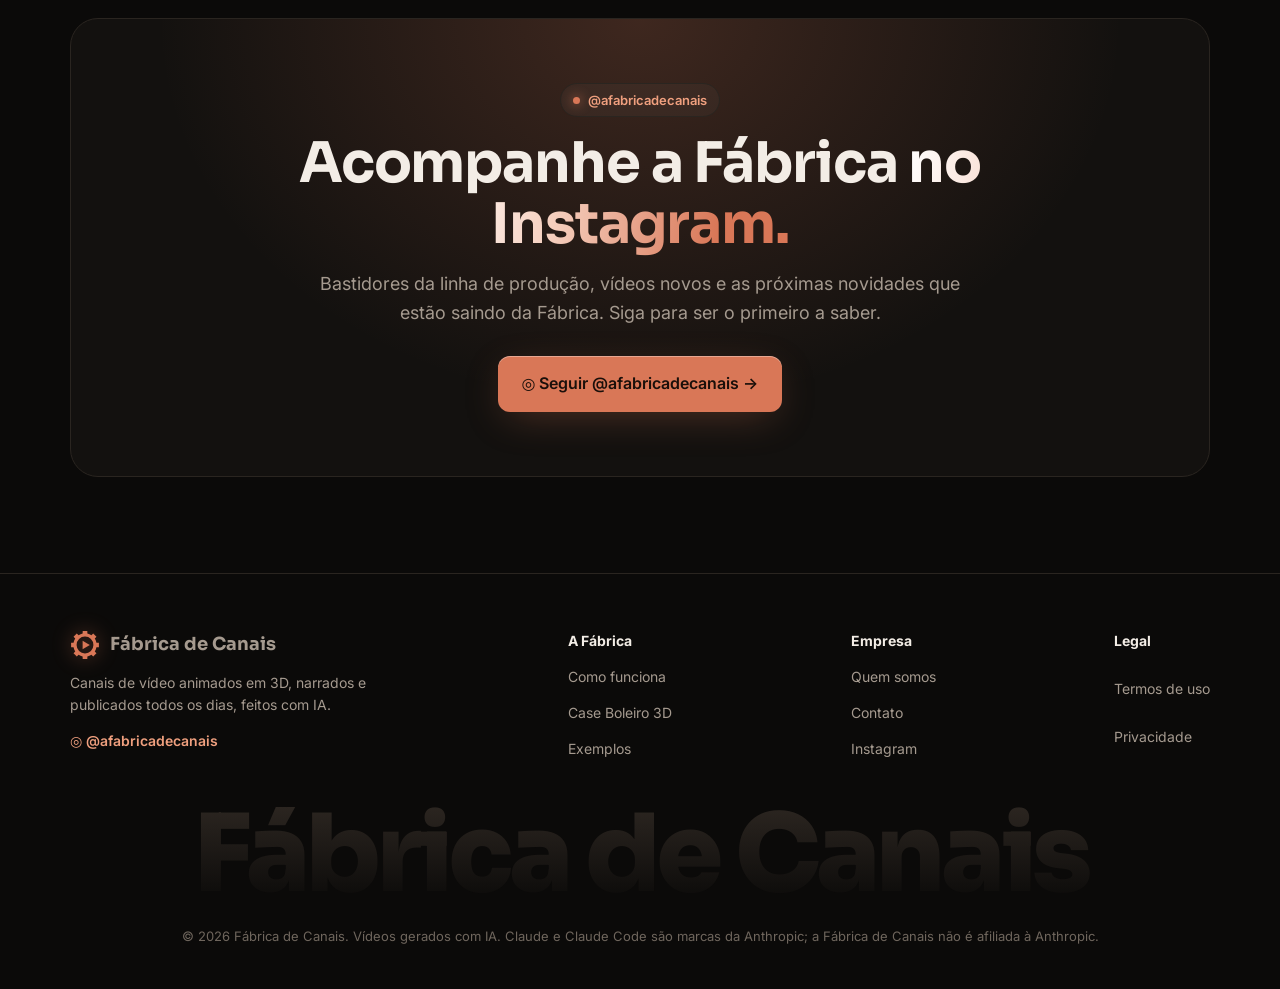
==== commit e1083c6a: "Card do canal da Fábrica com o último vídeo postado (atualizado pela rotina de publicação) Co-Author" ====
--- a/index.html
+++ b/index.html
@@ -40,6 +40,7 @@
     <ul>
       <li><a href="index.html#como-funciona">Como funciona</a></li>
       <li><a href="index.html#case">Case</a></li>
+      <li><a href="index.html#nosso-canal">Nosso canal</a></li>
       <li><a href="index.html#exemplos">Exemplos</a></li>
       <li><a href="quem-somos.html">Quem somos</a></li>
       <li><a href="contato.html">Contato</a></li>
@@ -131,6 +132,31 @@
     </div>
   </section>
 
+  <!-- CANAL DA FÁBRICA -->
+  <section id="nosso-canal" style="padding-top:20px">
+    <div class="wrap">
+      <div class="reveal" style="text-align:center">
+        <span class="eyebrow">Nosso canal</span>
+        <h2 class="h2">A Fábrica também <span class="grad">posta todo dia.</span></h2>
+      </div>
+      <article class="case reveal">
+        <div class="case-logo"><img src="assets/fabrica-perfil.jpg" alt="Perfil da Fábrica de Canais" width="512" height="512"></div>
+        <div class="case-body">
+          <span class="case-handle">@afabricadecanais</span>
+          <h3>Fábrica de Canais</h3>
+          <p>Aqui o Rebite, o operário da Fábrica, mostra na prática como usar IA para criar vídeos, automatizar tarefas chatas e manter um canal no piloto automático. Todos os vídeos são feitos pela própria Fábrica.</p>
+          <p id="ultimo-info" class="ultimo-info">Último vídeo: <b>primeiro vídeo saindo em breve.</b></p>
+          <div class="case-links">
+            <a class="btn btn-or" href="https://www.instagram.com/afabricadecanais/" target="_blank" rel="noopener">◎ Seguir no Instagram</a>
+            <a class="btn btn-gh" id="ultimo-link" href="https://www.instagram.com/afabricadecanais/" target="_blank" rel="noopener" hidden>Ver o post →</a>
+          </div>
+        </div>
+        <div class="vid case-vid" id="ultimo-vid" hidden><video playsinline preload="none" aria-label="Último vídeo do canal Fábrica de Canais"></video><span class="play"><i></i></span></div>
+        <div class="case-vid em-breve" id="ultimo-breve"><img src="assets/rebite.jpg" alt="Rebite, mascote da Fábrica"><span>Primeiro vídeo<br>em breve</span></div>
+      </article>
+    </div>
+  </section>
+
   <!-- VITRINE -->
   <section id="exemplos" style="padding-top:20px">
     <div class="wrap">
@@ -204,6 +230,20 @@
     });
     v.addEventListener('ended', function () { card.classList.remove('on'); });
   });
+  // último vídeo do canal da Fábrica (assets/canal/ultimo.json, trocado pela rotina de publicação)
+  fetch('assets/canal/ultimo.json', { cache: 'no-cache' }).then(function (r) { return r.ok ? r.json() : null; }).then(function (u) {
+    if (!u) return;
+    var box = document.getElementById('ultimo-vid'), v = box.querySelector('video');
+    v.src = 'assets/canal/ultimo.mp4?v=' + u.id;
+    v.poster = 'assets/canal/ultimo.jpg?v=' + u.id;
+    box.hidden = false;
+    document.getElementById('ultimo-breve').hidden = true;
+    var info = document.getElementById('ultimo-info');
+    info.textContent = 'Último vídeo: ';
+    var b = document.createElement('b'); b.textContent = u.titulo; info.appendChild(b);
+    var link = u.links && (u.links.instagram || u.links.youtube || u.links.tiktok);
+    if (link) { var a = document.getElementById('ultimo-link'); a.href = link; a.hidden = false; }
+  }).catch(function () {});
   // aparecer ao rolar
   var io = new IntersectionObserver(function (es) { es.forEach(function (e) { if (e.isIntersecting) { e.target.classList.add('in'); io.unobserve(e.target); } }); }, { threshold: .12 });
   document.querySelectorAll('.reveal').forEach(function (el) { io.observe(el); });
--- a/assets/site.css
+++ b/assets/site.css
@@ -223,3 +223,12 @@
 .case-vid .tag{display:none}
 @media(max-width:1000px){.case{grid-template-columns:180px 1fr}.case-vid{grid-column:1/-1;width:100%;max-width:300px;margin:0 auto}}
 @media(max-width:640px){.case{grid-template-columns:1fr;padding:22px;text-align:center}.case-logo{max-width:180px;margin:0 auto}.case-tags,.case-links{justify-content:center}}
+.ultimo-info{color:var(--txt)!important;font-size:15px}
+.ultimo-info b{color:var(--or2)}
+.em-breve{position:relative;aspect-ratio:9/16;border-radius:16px;overflow:hidden;border:1px dashed var(--or)}
+.em-breve img{width:100%;height:100%;object-fit:cover;opacity:.45}
+.em-breve span{position:absolute;inset:auto 0 18px;text-align:center;font-family:Sora;font-weight:700;font-size:20px;line-height:1.2}
+nav ul{gap:22px}
+nav ul a{white-space:nowrap}
+@media(max-width:1060px){nav ul{display:none}}
+[hidden]{display:none!important}
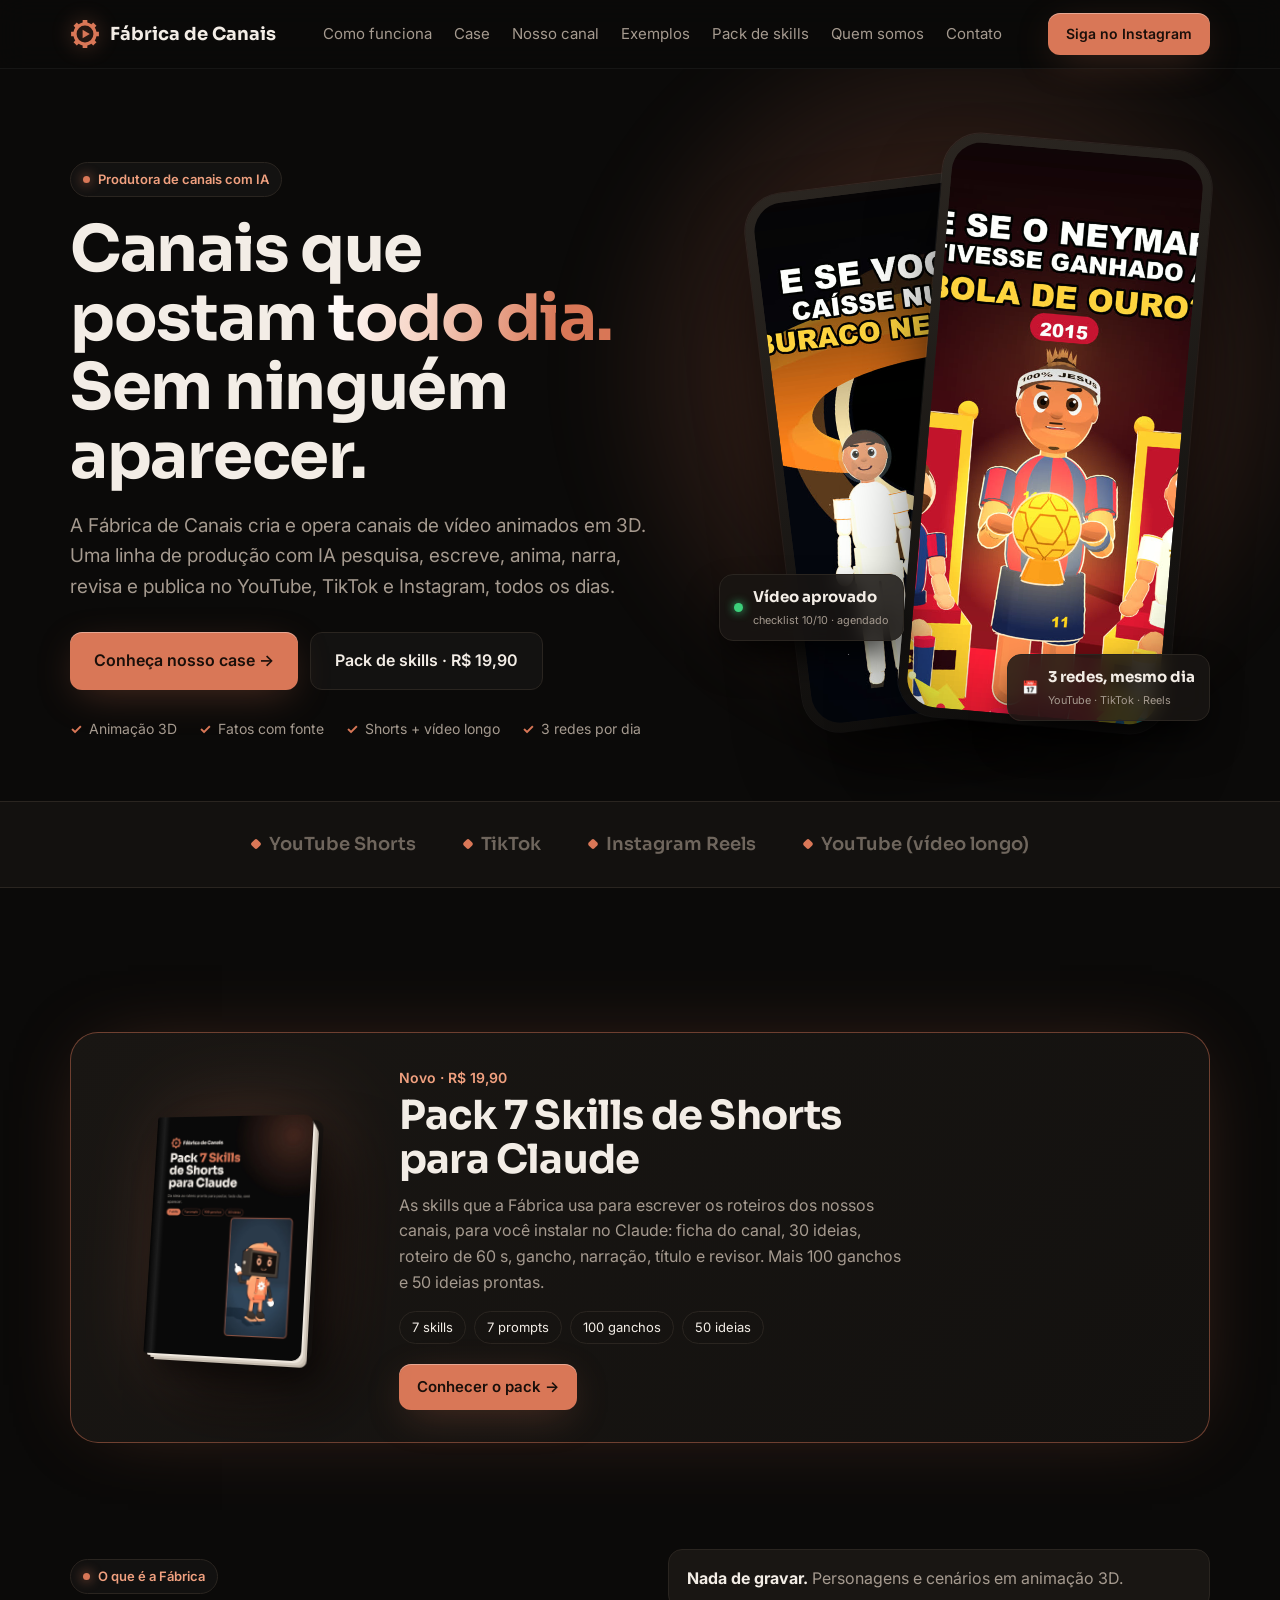
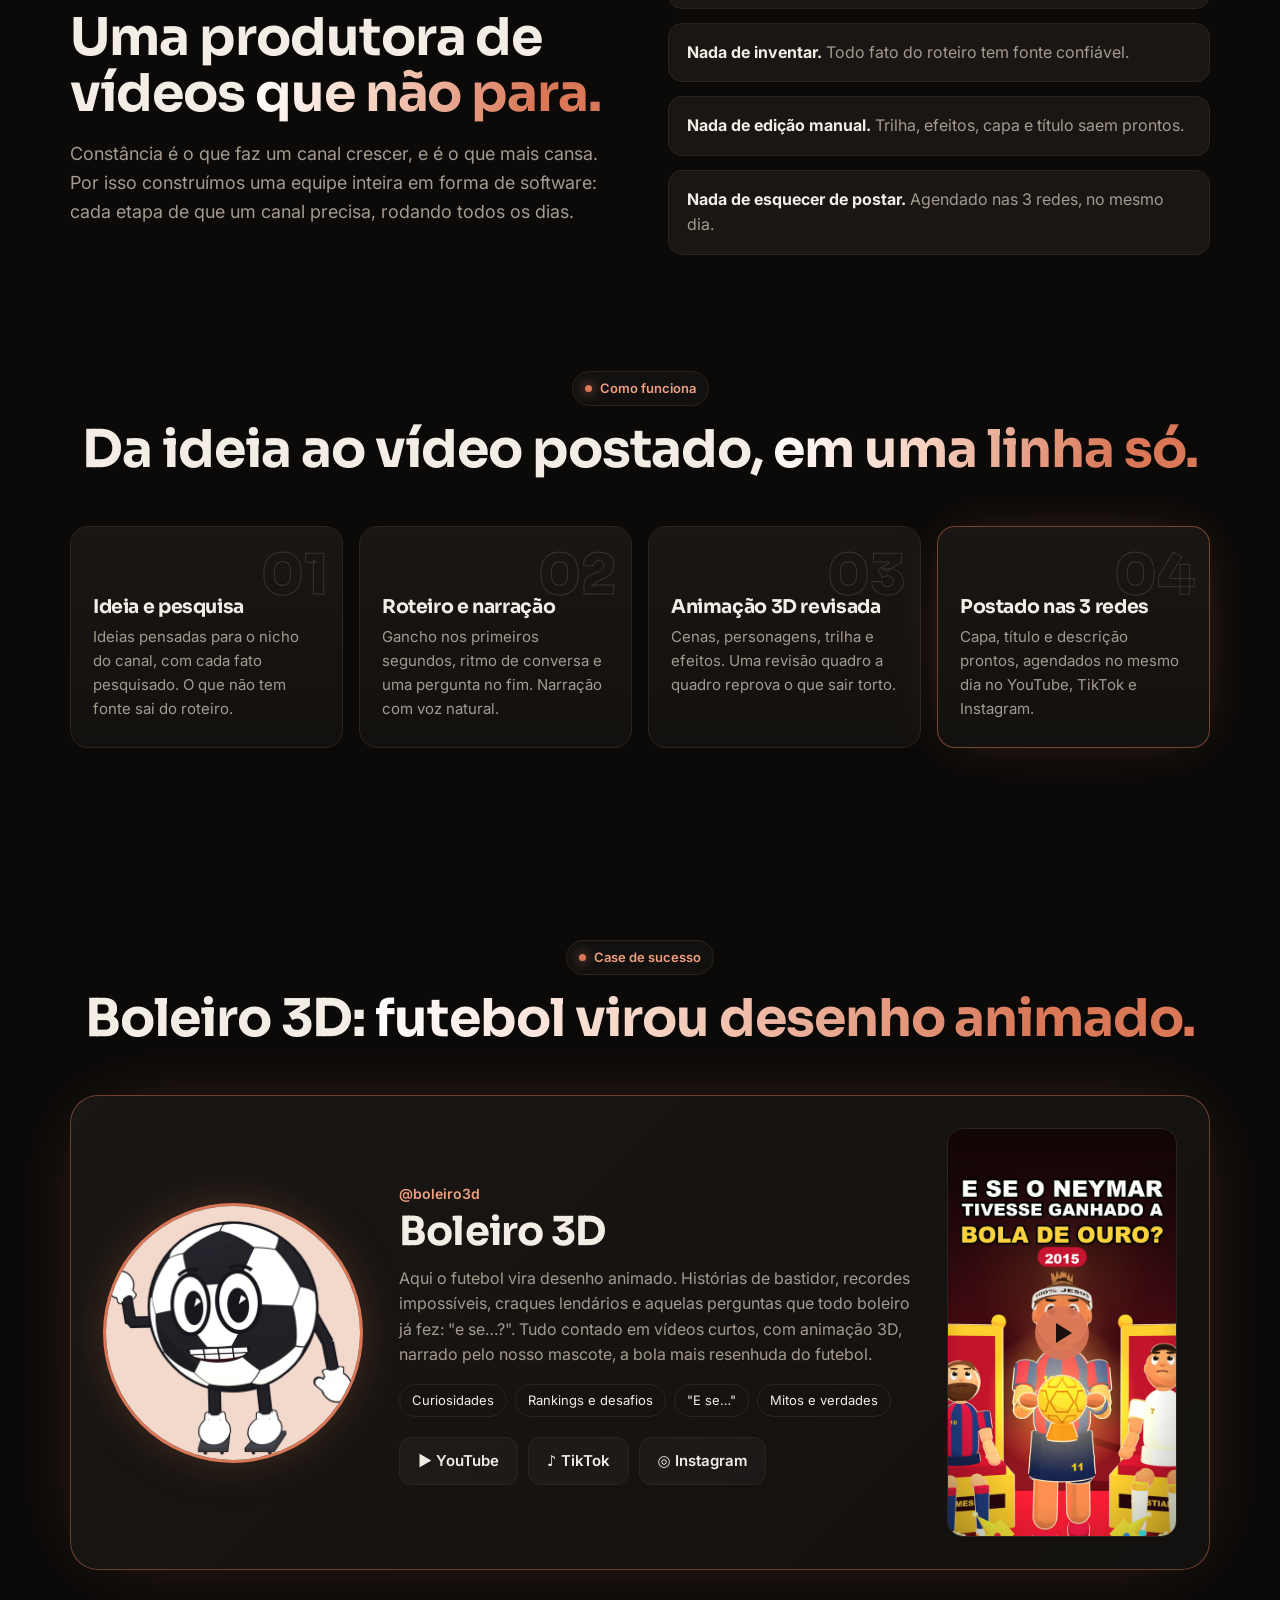
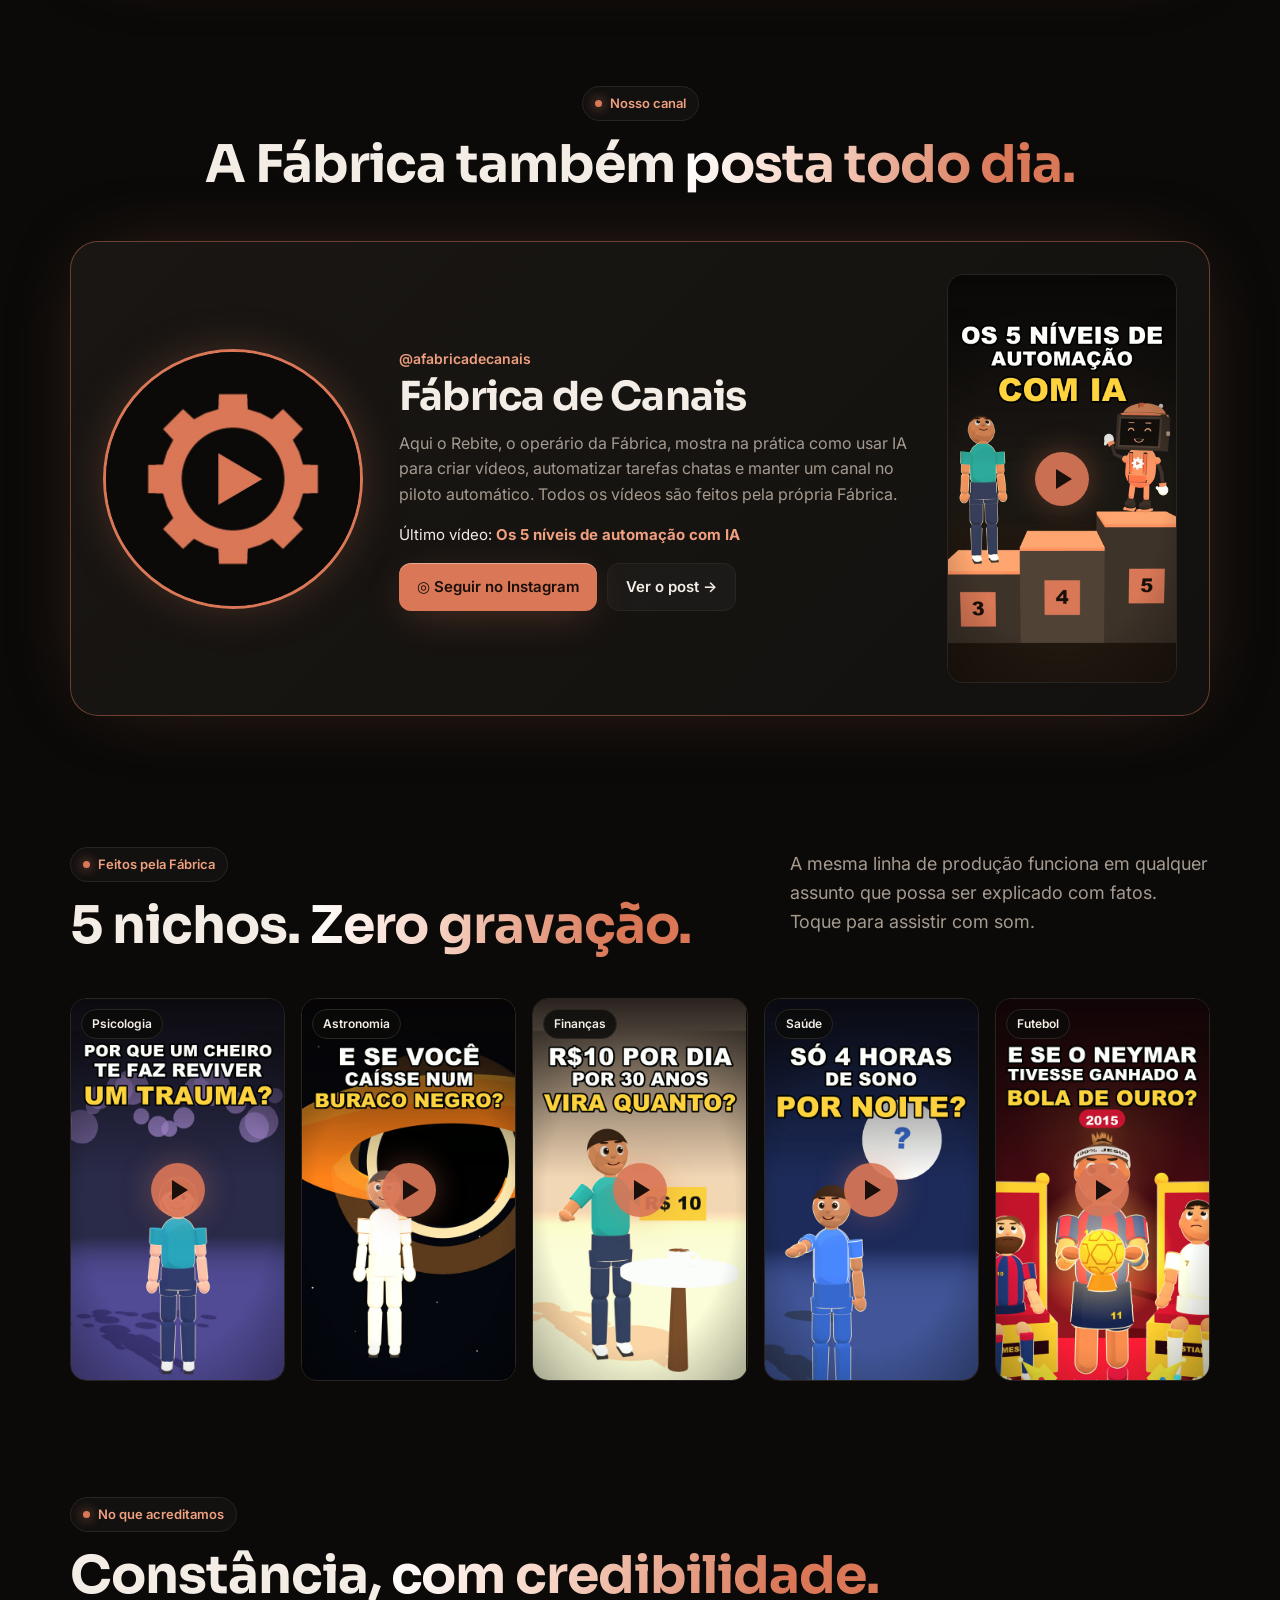
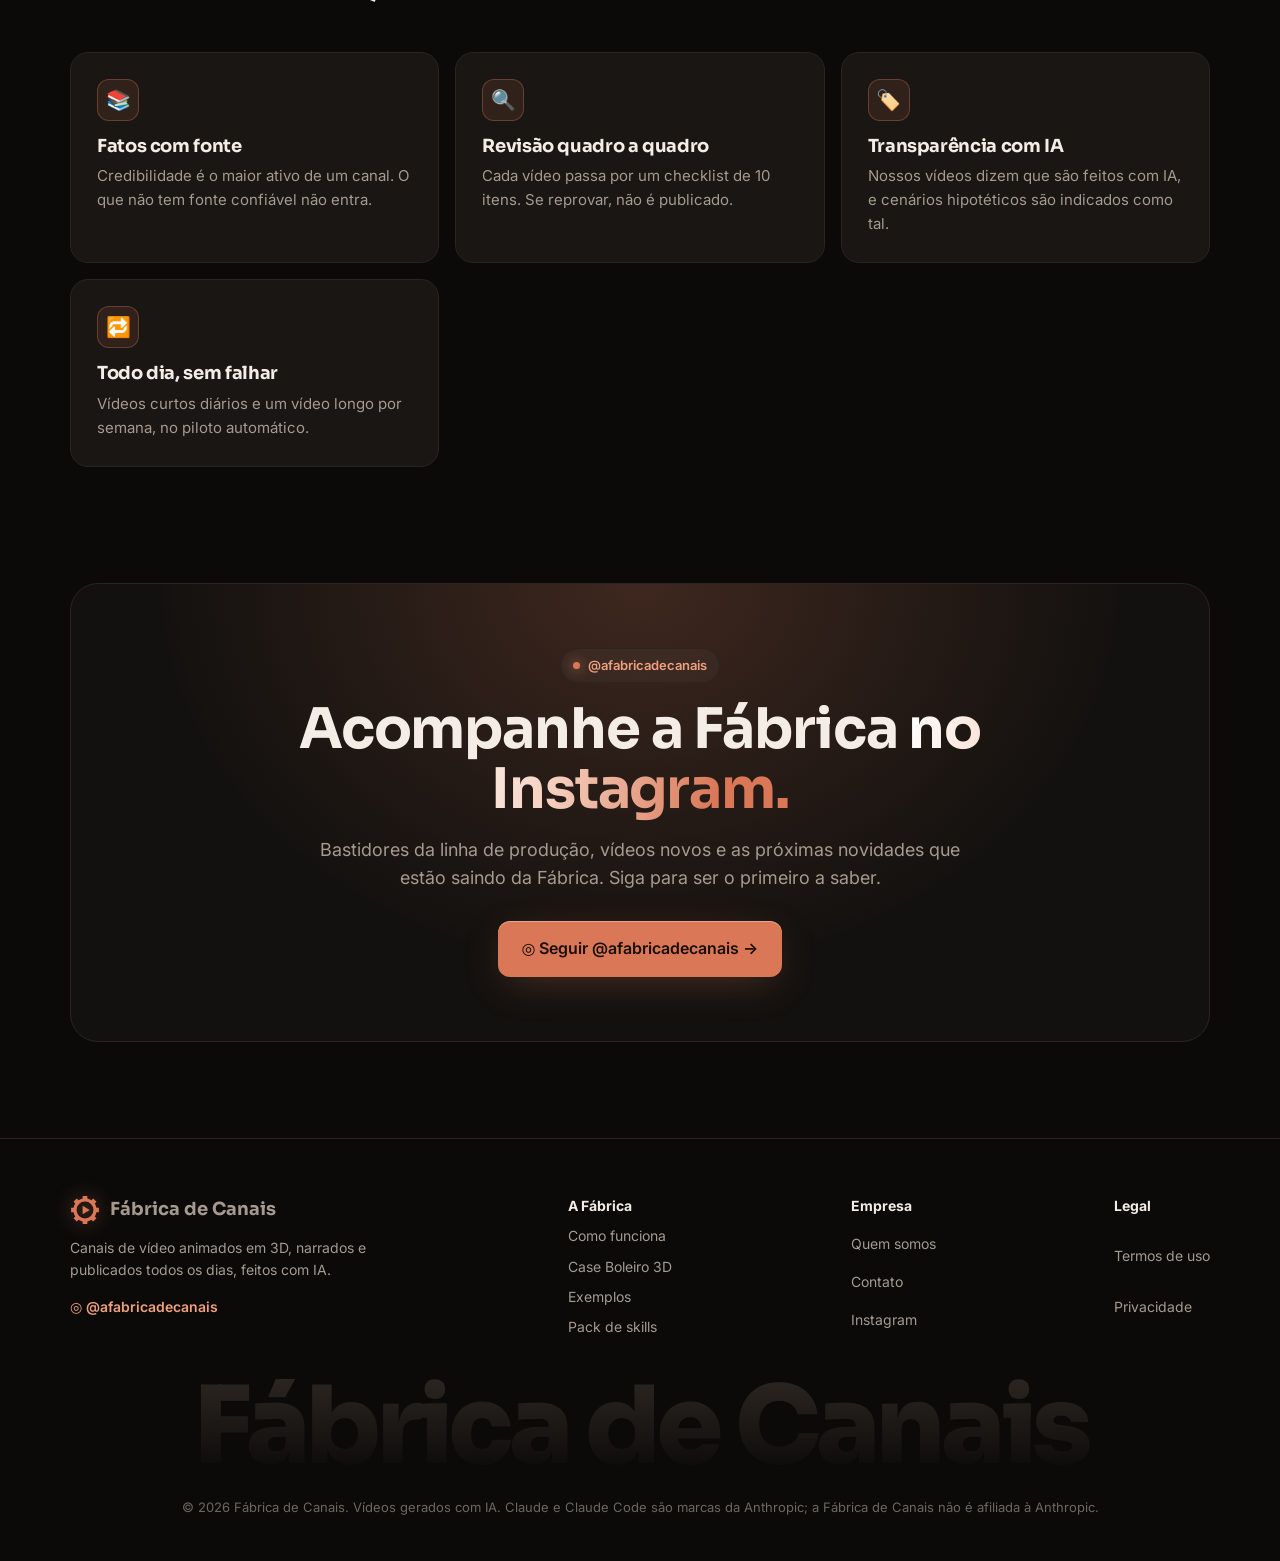
==== commit c4b511ef: "Pagina do Pack 7 Skills de Shorts, chamada na home e termos de compra Pagina skills.html com capa em" ====
--- a/index.html
+++ b/index.html
@@ -42,6 +42,7 @@
       <li><a href="index.html#case">Case</a></li>
       <li><a href="index.html#nosso-canal">Nosso canal</a></li>
       <li><a href="index.html#exemplos">Exemplos</a></li>
+      <li><a href="skills.html">Pack de skills</a></li>
       <li><a href="quem-somos.html">Quem somos</a></li>
       <li><a href="contato.html">Contato</a></li>
     </ul>
@@ -59,7 +60,7 @@
         <p class="lead">A Fábrica de Canais cria e opera canais de vídeo animados em 3D. Uma linha de produção com IA pesquisa, escreve, anima, narra, revisa e publica no YouTube, TikTok e Instagram, todos os dias.</p>
         <div class="cta-row">
           <a class="btn btn-or" href="#case">Conheça nosso case →</a>
-          <a class="btn btn-gh" href="https://www.instagram.com/afabricadecanais/" target="_blank" rel="noopener">Siga @afabricadecanais</a>
+          <a class="btn btn-gh" href="skills.html">Pack de skills · R$ 19,90</a>
         </div>
         <div class="ticks"><span>Animação 3D</span><span>Fatos com fonte</span><span>Shorts + vídeo longo</span><span>3 redes por dia</span></div>
       </div>
@@ -73,6 +74,24 @@
   </section>
 
   <div class="strip"><div class="wrap"><span>YouTube Shorts</span><span>TikTok</span><span>Instagram Reels</span><span>YouTube (vídeo longo)</span></div></div>
+
+  <!-- PACK DE SKILLS -->
+  <section id="pack" style="padding-bottom:10px">
+    <div class="wrap">
+      <article class="case reveal">
+        <div class="caderno caderno-p"><div class="livro"><img src="assets/pack/capa.jpg" alt="Capa do Pack 7 Skills de Shorts para Claude" width="744" height="1052"><span class="lombada"></span></div></div>
+        <div class="case-body">
+          <span class="case-handle">Novo · R$ 19,90</span>
+          <h3>Pack 7 Skills de Shorts para Claude</h3>
+          <p>As skills que a Fábrica usa para escrever os roteiros dos nossos canais, para você instalar no Claude: ficha do canal, 30 ideias, roteiro de 60 s, gancho, narração, título e revisor. Mais 100 ganchos e 50 ideias prontas.</p>
+          <ul class="case-tags"><li>7 skills</li><li>7 prompts</li><li>100 ganchos</li><li>50 ideias</li></ul>
+          <div class="case-links">
+            <a class="btn btn-or" href="skills.html">Conhecer o pack →</a>
+          </div>
+        </div>
+      </article>
+    </div>
+  </section>
 
   <!-- O QUE É -->
   <section>
@@ -211,7 +230,7 @@
   <div class="wrap">
     <div class="foot">
       <div><a class="logo" href="index.html#topo"><img src="assets/simbolo.svg" alt="" width="30" height="30">Fábrica de Canais</a><p style="max-width:320px;margin-top:12px">Canais de vídeo animados em 3D, narrados e publicados todos os dias, feitos com IA.</p><p style="margin-top:10px"><a href="https://www.instagram.com/afabricadecanais/" target="_blank" rel="noopener" style="color:var(--or2);font-weight:600">◎ @afabricadecanais</a></p></div>
-      <div style="display:grid;gap:8px"><b style="color:var(--txt)">A Fábrica</b><a href="index.html#como-funciona">Como funciona</a><a href="index.html#case">Case Boleiro 3D</a><a href="index.html#exemplos">Exemplos</a></div>
+      <div style="display:grid;gap:8px"><b style="color:var(--txt)">A Fábrica</b><a href="index.html#como-funciona">Como funciona</a><a href="index.html#case">Case Boleiro 3D</a><a href="index.html#exemplos">Exemplos</a><a href="skills.html">Pack de skills</a></div>
       <div style="display:grid;gap:8px"><b style="color:var(--txt)">Empresa</b><a href="quem-somos.html">Quem somos</a><a href="contato.html">Contato</a><a href="https://www.instagram.com/afabricadecanais/" target="_blank" rel="noopener">Instagram</a></div>
       <div style="display:grid;gap:8px"><b style="color:var(--txt)">Legal</b><a href="termos.html">Termos de uso</a><a href="privacidade.html">Privacidade</a></div>
     </div>
--- a/assets/site.css
+++ b/assets/site.css
@@ -232,3 +232,13 @@
 nav ul a{white-space:nowrap}
 @media(max-width:1060px){nav ul{display:none}}
 [hidden]{display:none!important}
+
+/* capa do pack como caderno 3D (skills.html e home) */
+.caderno{justify-self:center;perspective:1400px;padding:30px 20px}
+.caderno .livro{position:relative;width:250px;aspect-ratio:744/1052;transform:rotateY(-24deg) rotateX(6deg) rotateZ(1deg);transform-style:preserve-3d;transition:transform .5s ease}
+.caderno:hover .livro{transform:rotateY(-10deg) rotateX(3deg)}
+.caderno .livro img{position:absolute;inset:0;width:100%;height:100%;object-fit:cover;border-radius:3px 10px 10px 3px;transform:translateZ(14px);box-shadow:3px 3px 0 -1px #efe8de,6px 6px 0 -2px #d9d0c4,9px 9px 0 -3px #c4baad,12px 14px 30px rgba(0,0,0,.55)}
+.caderno .livro::after{content:"";position:absolute;inset:0;border-radius:3px 10px 10px 3px;background:#1a1512;transform:translateZ(-14px);box-shadow:30px 40px 60px rgba(0,0,0,.6),0 0 90px rgba(217,119,87,.28)}
+.caderno .lombada{position:absolute;left:0;top:0;bottom:0;width:14px;background:linear-gradient(90deg,rgba(0,0,0,.55),rgba(255,255,255,.08) 60%,transparent);transform:translateZ(14.5px);border-radius:3px 0 0 3px;pointer-events:none}
+.caderno-p{padding:10px 30px}
+.caderno-p .livro{width:170px}
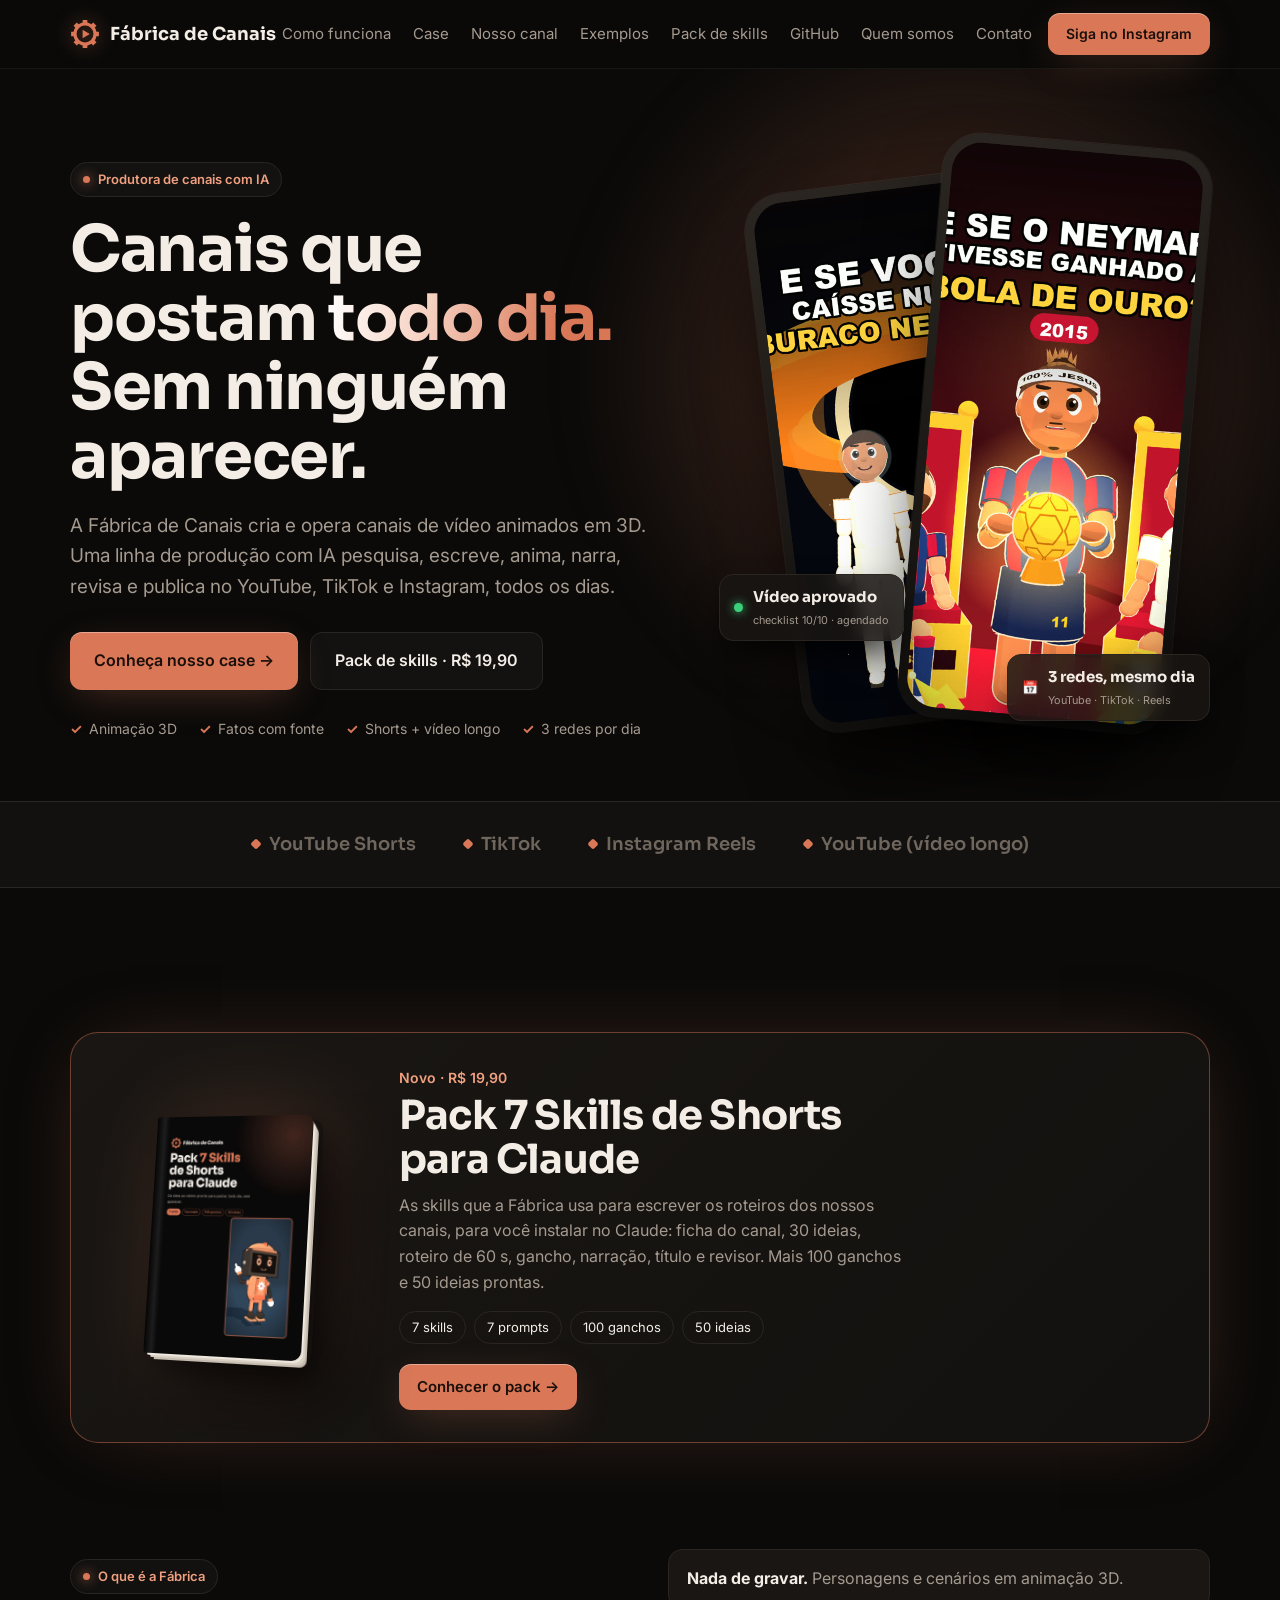
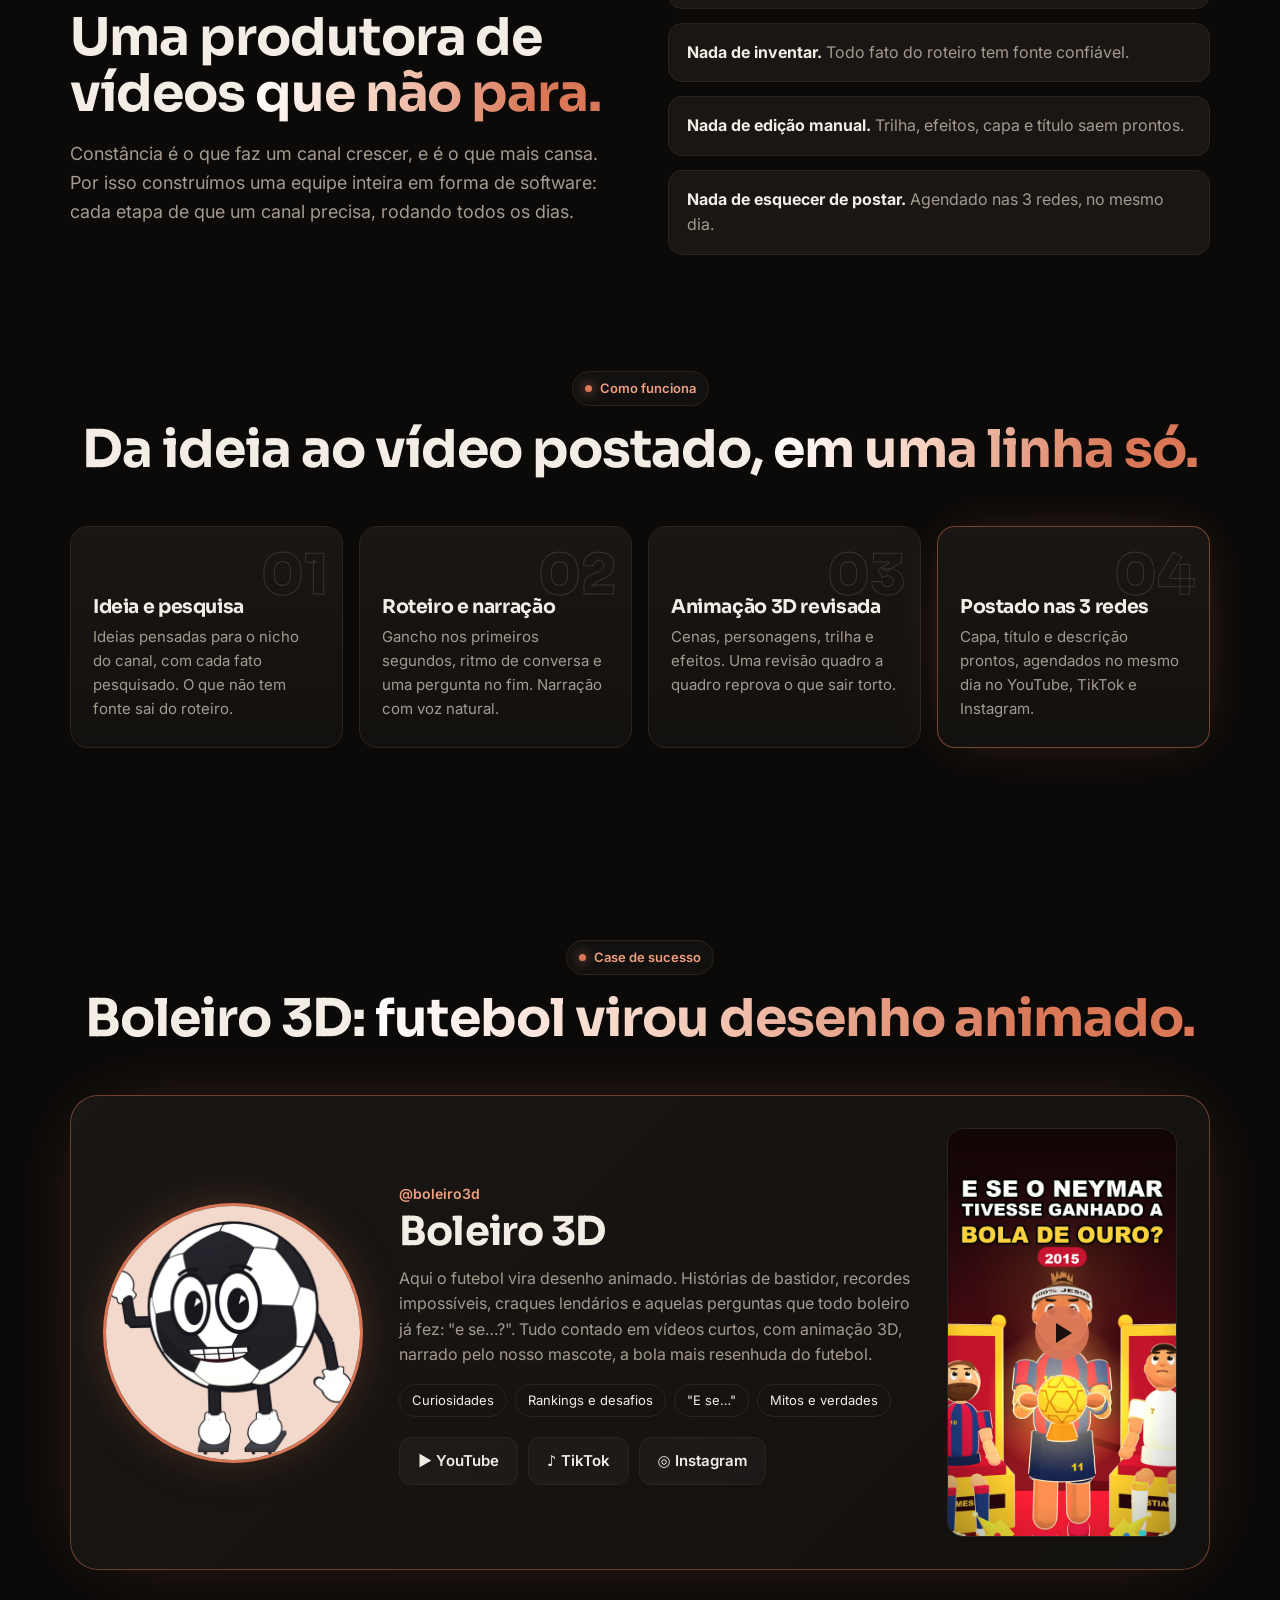
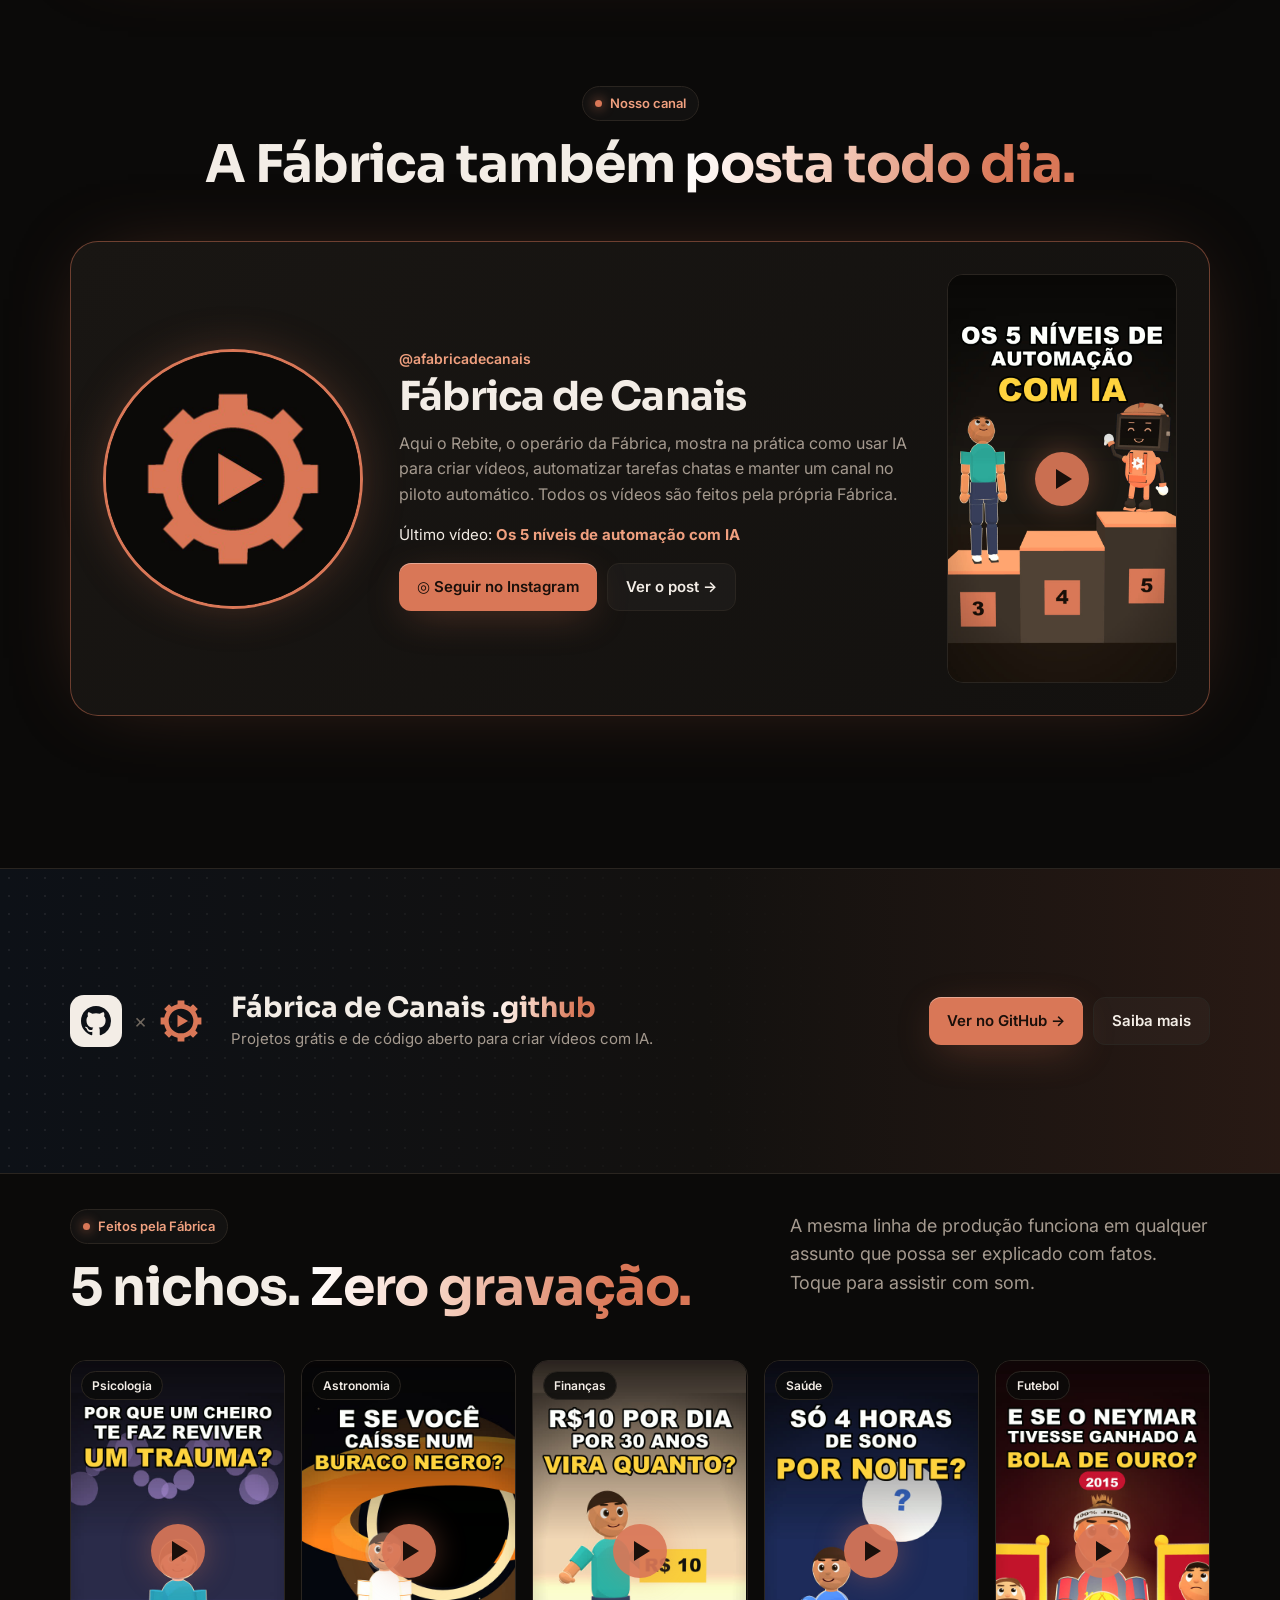
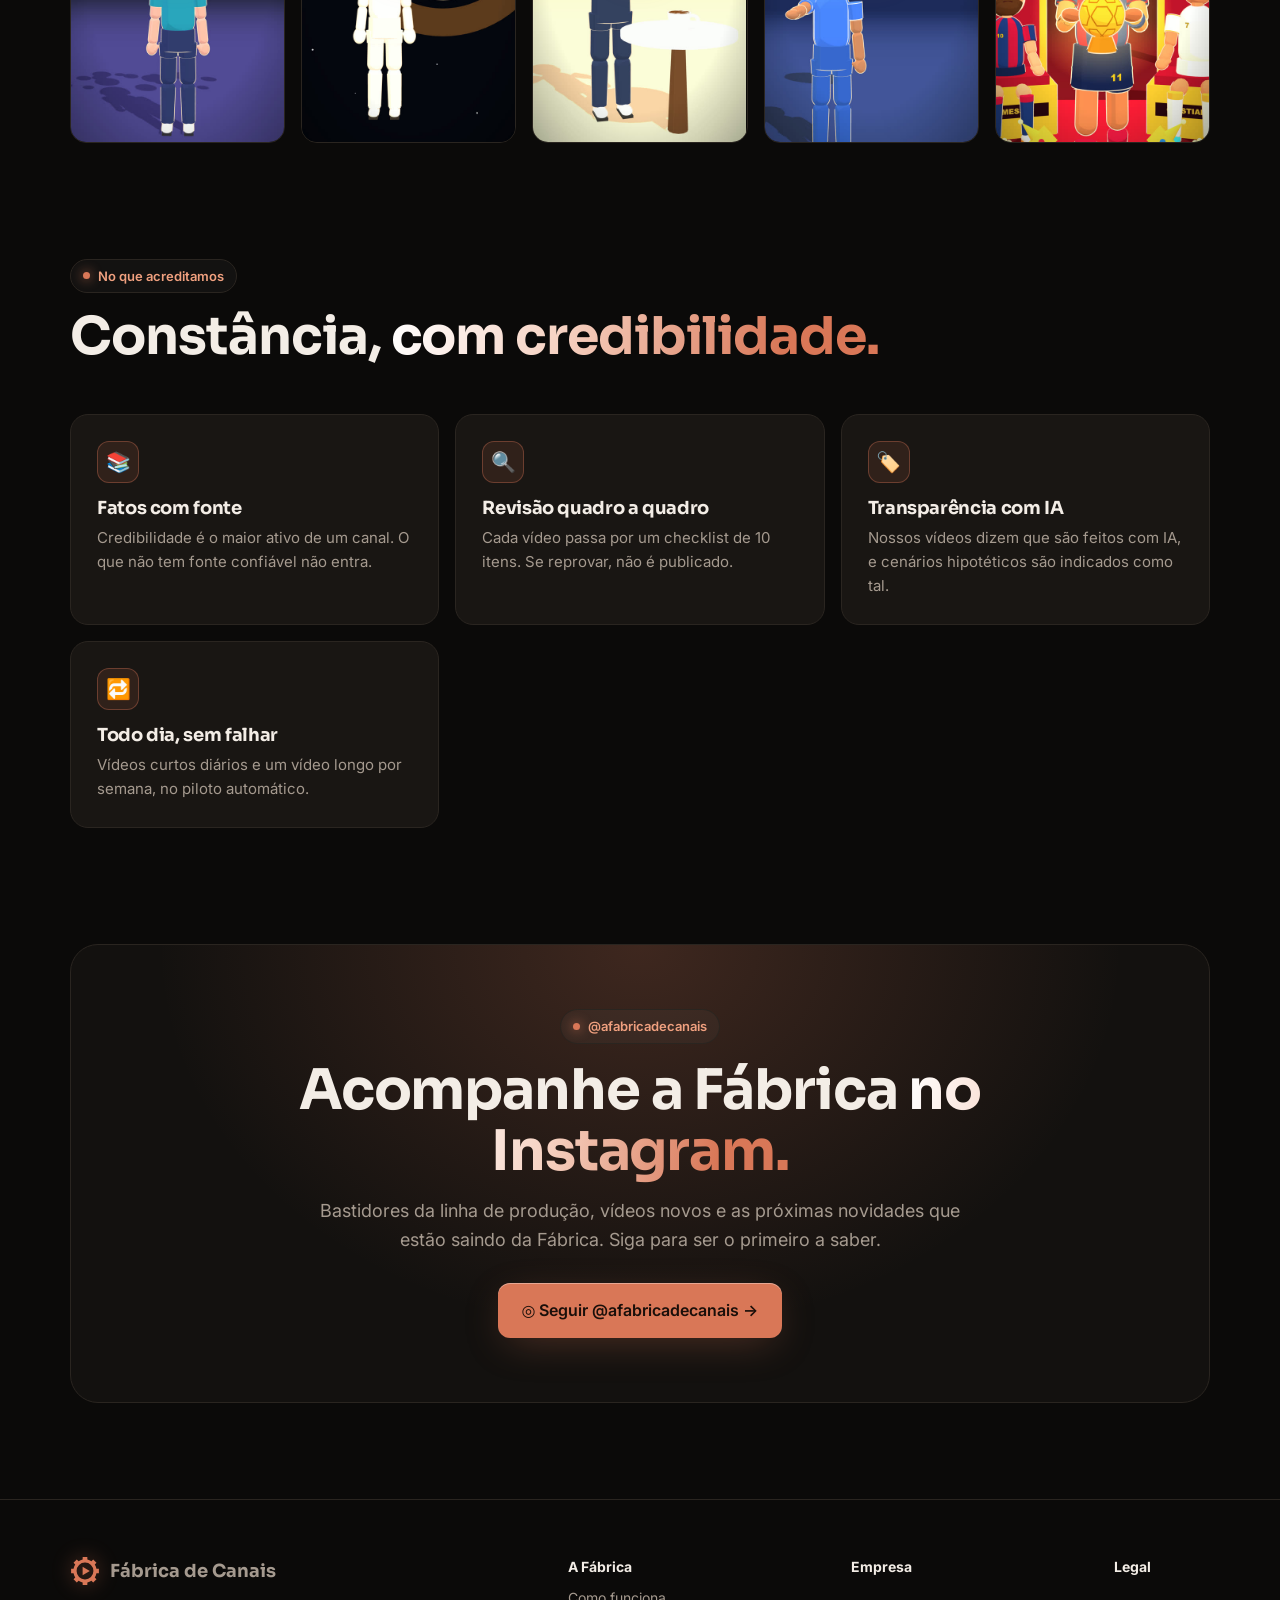
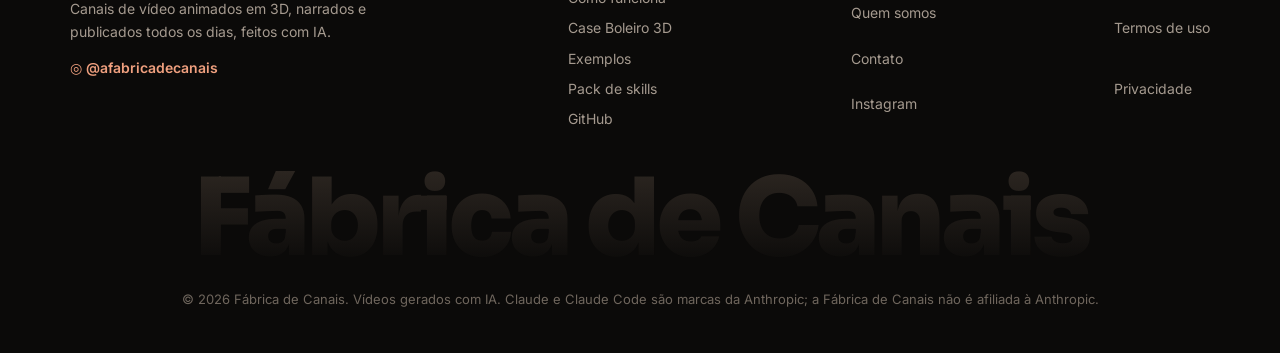
==== commit b3628e0d: "Adiciona página e faixa do GitHub da Fábrica de Canais Co-Authored-By: Claude Opus 5.5 <noreply@anth" ====
--- a/index.html
+++ b/index.html
@@ -43,6 +43,7 @@
       <li><a href="index.html#nosso-canal">Nosso canal</a></li>
       <li><a href="index.html#exemplos">Exemplos</a></li>
       <li><a href="skills.html">Pack de skills</a></li>
+      <li><a href="github.html">GitHub</a></li>
       <li><a href="quem-somos.html">Quem somos</a></li>
       <li><a href="contato.html">Contato</a></li>
     </ul>
@@ -176,6 +177,15 @@
     </div>
   </section>
 
+  <!-- FAIXA GITHUB -->
+  <section class="gh-band" id="github-faixa" aria-label="Fábrica de Canais no GitHub">
+    <div class="wrap gh-band-in">
+      <div class="gh-band-logos"><span class="gh-ic"><svg viewBox="0 0 16 16" width="30" height="30" aria-hidden="true" fill="currentColor"><path d="M8 0C3.58 0 0 3.58 0 8c0 3.54 2.29 6.53 5.47 7.59.4.07.55-.17.55-.38 0-.19-.01-.82-.01-1.49-2.01.37-2.53-.49-2.69-.94-.09-.23-.48-.94-.82-1.13-.28-.15-.68-.52-.01-.53.63-.01 1.08.58 1.23.82.72 1.21 1.87.87 2.33.66.07-.52.28-.87.51-1.07-1.78-.2-3.64-.89-3.64-3.95 0-.87.31-1.59.82-2.15-.08-.2-.36-1.02.08-2.12 0 0 .67-.21 2.2.82.64-.18 1.32-.27 2-.27.68 0 1.36.09 2 .27 1.53-1.04 2.2-.82 2.2-.82.44 1.1.16 1.92.08 2.12.51.56.82 1.27.82 2.15 0 3.07-1.87 3.75-3.65 3.95.29.25.54.73.54 1.48 0 1.07-.01 1.93-.01 2.2 0 .21.15.46.55.38A8.013 8.013 0 0016 8c0-4.42-3.58-8-8-8z"/></svg></span><span class="gh-x">×</span><img src="assets/simbolo.svg" alt="" width="44" height="44"></div>
+      <div class="gh-band-txt"><b>Fábrica de Canais <span class="grad">.github</span></b><span>Projetos grátis e de código aberto para criar vídeos com IA.</span></div>
+      <div class="gh-band-btns"><a class="btn btn-or" href="https://github.com/sparks-gamesstudio" target="_blank" rel="noopener">Ver no GitHub →</a><a class="btn btn-gh" href="github.html">Saiba mais</a></div>
+    </div>
+  </section>
+
   <!-- VITRINE -->
   <section id="exemplos" style="padding-top:20px">
     <div class="wrap">
@@ -230,7 +240,7 @@
   <div class="wrap">
     <div class="foot">
       <div><a class="logo" href="index.html#topo"><img src="assets/simbolo.svg" alt="" width="30" height="30">Fábrica de Canais</a><p style="max-width:320px;margin-top:12px">Canais de vídeo animados em 3D, narrados e publicados todos os dias, feitos com IA.</p><p style="margin-top:10px"><a href="https://www.instagram.com/afabricadecanais/" target="_blank" rel="noopener" style="color:var(--or2);font-weight:600">◎ @afabricadecanais</a></p></div>
-      <div style="display:grid;gap:8px"><b style="color:var(--txt)">A Fábrica</b><a href="index.html#como-funciona">Como funciona</a><a href="index.html#case">Case Boleiro 3D</a><a href="index.html#exemplos">Exemplos</a><a href="skills.html">Pack de skills</a></div>
+      <div style="display:grid;gap:8px"><b style="color:var(--txt)">A Fábrica</b><a href="index.html#como-funciona">Como funciona</a><a href="index.html#case">Case Boleiro 3D</a><a href="index.html#exemplos">Exemplos</a><a href="skills.html">Pack de skills</a><a href="github.html">GitHub</a></div>
       <div style="display:grid;gap:8px"><b style="color:var(--txt)">Empresa</b><a href="quem-somos.html">Quem somos</a><a href="contato.html">Contato</a><a href="https://www.instagram.com/afabricadecanais/" target="_blank" rel="noopener">Instagram</a></div>
       <div style="display:grid;gap:8px"><b style="color:var(--txt)">Legal</b><a href="termos.html">Termos de uso</a><a href="privacidade.html">Privacidade</a></div>
     </div>
--- a/assets/site.css
+++ b/assets/site.css
@@ -30,7 +30,7 @@
 .logo i{width:30px;height:30px;border-radius:9px;background:conic-gradient(from 200deg,var(--or),#ffcfb8,var(--or));display:grid;place-items:center;font-style:normal;color:#1a0f0a;font-size:15px;box-shadow:0 0 22px var(--glow)}
 nav ul{display:flex;gap:28px;list-style:none;margin:0;padding:0;font-size:15px;color:var(--mut)}
 nav ul a:hover{color:var(--txt)}
-nav .btn{padding:10px 18px;font-size:14px}
+nav .btn{padding:10px 18px;font-size:14px;white-space:nowrap;flex-shrink:0}
 .logo{white-space:nowrap}
 @media(max-width:860px){nav ul{display:none}}
 @media(max-width:520px){nav .btn .long{display:none}.logo{font-size:16px}}
@@ -242,3 +242,47 @@
 .caderno .lombada{position:absolute;left:0;top:0;bottom:0;width:14px;background:linear-gradient(90deg,rgba(0,0,0,.55),rgba(255,255,255,.08) 60%,transparent);transform:translateZ(14.5px);border-radius:3px 0 0 3px;pointer-events:none}
 .caderno-p{padding:10px 30px}
 .caderno-p .livro{width:170px}
+/* nav: com 8 itens, o botão encurta antes de quebrar linha */
+@media(max-width:1180px){nav ul{gap:20px}nav .btn .long{display:none}nav .btn .short{display:inline}}
+
+/* faixa do GitHub (home) */
+.gh-band{margin-top:56px;border-block:1px solid var(--line);background:linear-gradient(90deg,#0d1117 0%,var(--bg2) 55%,rgba(217,119,87,.14) 100%);position:relative;overflow:hidden}
+.gh-band::before{content:"";position:absolute;inset:0;background-image:radial-gradient(rgba(255,255,255,.07) 1px,transparent 1px);background-size:18px 18px;-webkit-mask-image:linear-gradient(90deg,#000,transparent 70%);mask-image:linear-gradient(90deg,#000,transparent 70%);pointer-events:none}
+.gh-band-in{position:relative;display:flex;align-items:center;gap:28px;padding-block:26px}
+.gh-band-logos{display:flex;align-items:center;gap:12px;flex-shrink:0}
+.gh-ic{width:52px;height:52px;border-radius:14px;background:#f3ede6;color:#0d1117;display:grid;place-items:center}
+.gh-x{color:var(--dim);font-size:20px}
+.gh-band-txt{flex:1;min-width:0;display:grid;gap:2px}
+.gh-band-txt b{font-family:Sora;font-size:clamp(20px,2.4vw,28px);line-height:1.2}
+.gh-band-txt>span{color:var(--mut);font-size:15px}
+.gh-band-btns{display:flex;gap:10px;flex-shrink:0}
+.gh-band-btns .btn{padding:11px 18px;font-size:15px}
+@media(max-width:860px){.gh-band-in{flex-wrap:wrap;justify-content:center;text-align:center}.gh-band-txt{flex-basis:100%}.gh-band-btns{flex-wrap:wrap;justify-content:center}}
+
+/* página GitHub */
+.gh-hero{position:relative;overflow:hidden;padding-block:72px 40px}
+.gh-hero::before{content:"";position:absolute;inset:0;background-image:linear-gradient(rgba(255,255,255,.04) 1px,transparent 1px),linear-gradient(90deg,rgba(255,255,255,.04) 1px,transparent 1px);background-size:44px 44px;-webkit-mask-image:radial-gradient(ellipse at 70% 40%,#000 20%,transparent 70%);mask-image:radial-gradient(ellipse at 70% 40%,#000 20%,transparent 70%);pointer-events:none}
+.gh-hero::after{content:"";position:absolute;right:-200px;top:-200px;width:800px;height:800px;background:radial-gradient(circle,var(--glow),transparent 60%);filter:blur(30px);pointer-events:none}
+.gh-hero-in{position:relative;z-index:1;display:grid;grid-template-columns:1.05fr 1fr;gap:40px;align-items:center}
+.gh-hero h1{font-size:clamp(36px,5.4vw,64px);line-height:1.05;margin:18px 0 16px}
+.gh-hero-btns{display:flex;flex-wrap:wrap;gap:12px;margin-top:28px}
+.gh-url{margin-top:18px;color:var(--dim);font-family:ui-monospace,Consolas,monospace;font-size:14px}
+.gh-url b{color:var(--or2);font-weight:500}
+.gh-art{position:relative;min-height:440px}
+.gh-win{position:absolute;left:0;top:30px;width:78%;background:#0d1117;border:1px solid var(--line);border-radius:16px;overflow:hidden;box-shadow:0 30px 80px -20px #000;font-family:ui-monospace,Consolas,monospace;font-size:14px;z-index:1}
+.gh-bar{display:flex;align-items:center;gap:6px;padding:10px 12px;border-bottom:1px solid var(--line)}
+.gh-bar i{width:10px;height:10px;border-radius:50%;background:var(--line)}
+.gh-bar i:first-child{background:var(--or)}
+.gh-bar span{margin-left:8px;color:var(--dim);font-size:12px}
+.gh-win pre{margin:0;overflow-wrap:anywhere;padding:18px 18px 26px;color:#c9d1d9;white-space:pre-wrap;line-height:1.8}
+.gh-win .c{color:var(--dim)}
+.gh-win b{color:var(--or2)}
+.gh-win .cur{color:var(--or);animation:pisca 1s steps(1) infinite}
+@keyframes pisca{50%{opacity:0}}
+.gh-rebite{position:absolute;right:-10px;bottom:-20px;width:58%;z-index:2;-webkit-mask-image:radial-gradient(ellipse 55% 60% at 50% 55%,#000 60%,transparent 100%);mask-image:radial-gradient(ellipse 55% 60% at 50% 55%,#000 60%,transparent 100%)}
+.gh-chip{left:8%;bottom:30px;z-index:3}
+.gh-chip small{color:var(--mut)}
+.gh-steps{display:grid;grid-template-columns:repeat(3,1fr);gap:16px;margin-top:32px}
+.gh-n{display:inline-grid;place-items:center;width:34px;height:34px;border-radius:10px;background:var(--or);color:#1a0f0a;font-family:Sora;font-weight:800;margin-bottom:12px}
+@media(max-width:860px){.gh-hero-in{grid-template-columns:1fr}.gh-art{min-height:380px;max-width:480px;width:100%;margin:0 auto}.gh-steps{grid-template-columns:1fr}}
+@media(prefers-reduced-motion:reduce){.gh-win .cur{animation:none}}
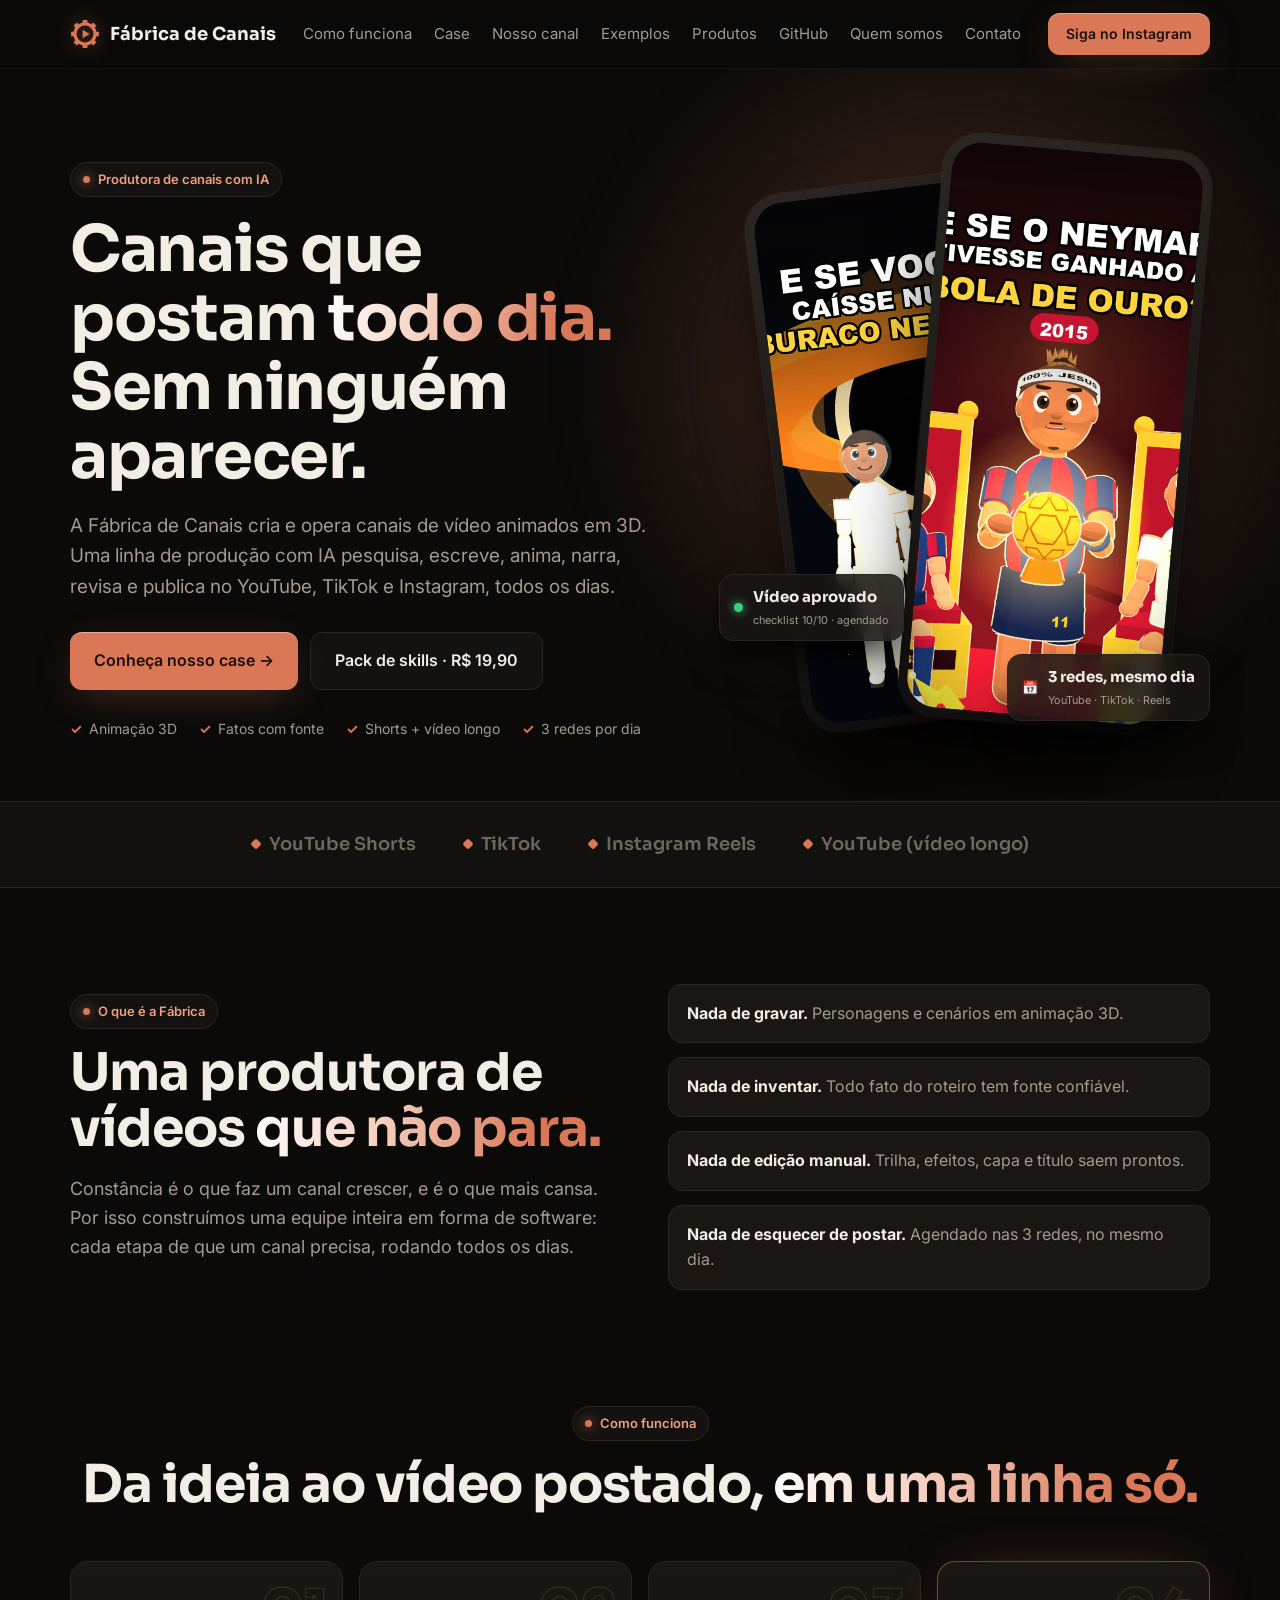
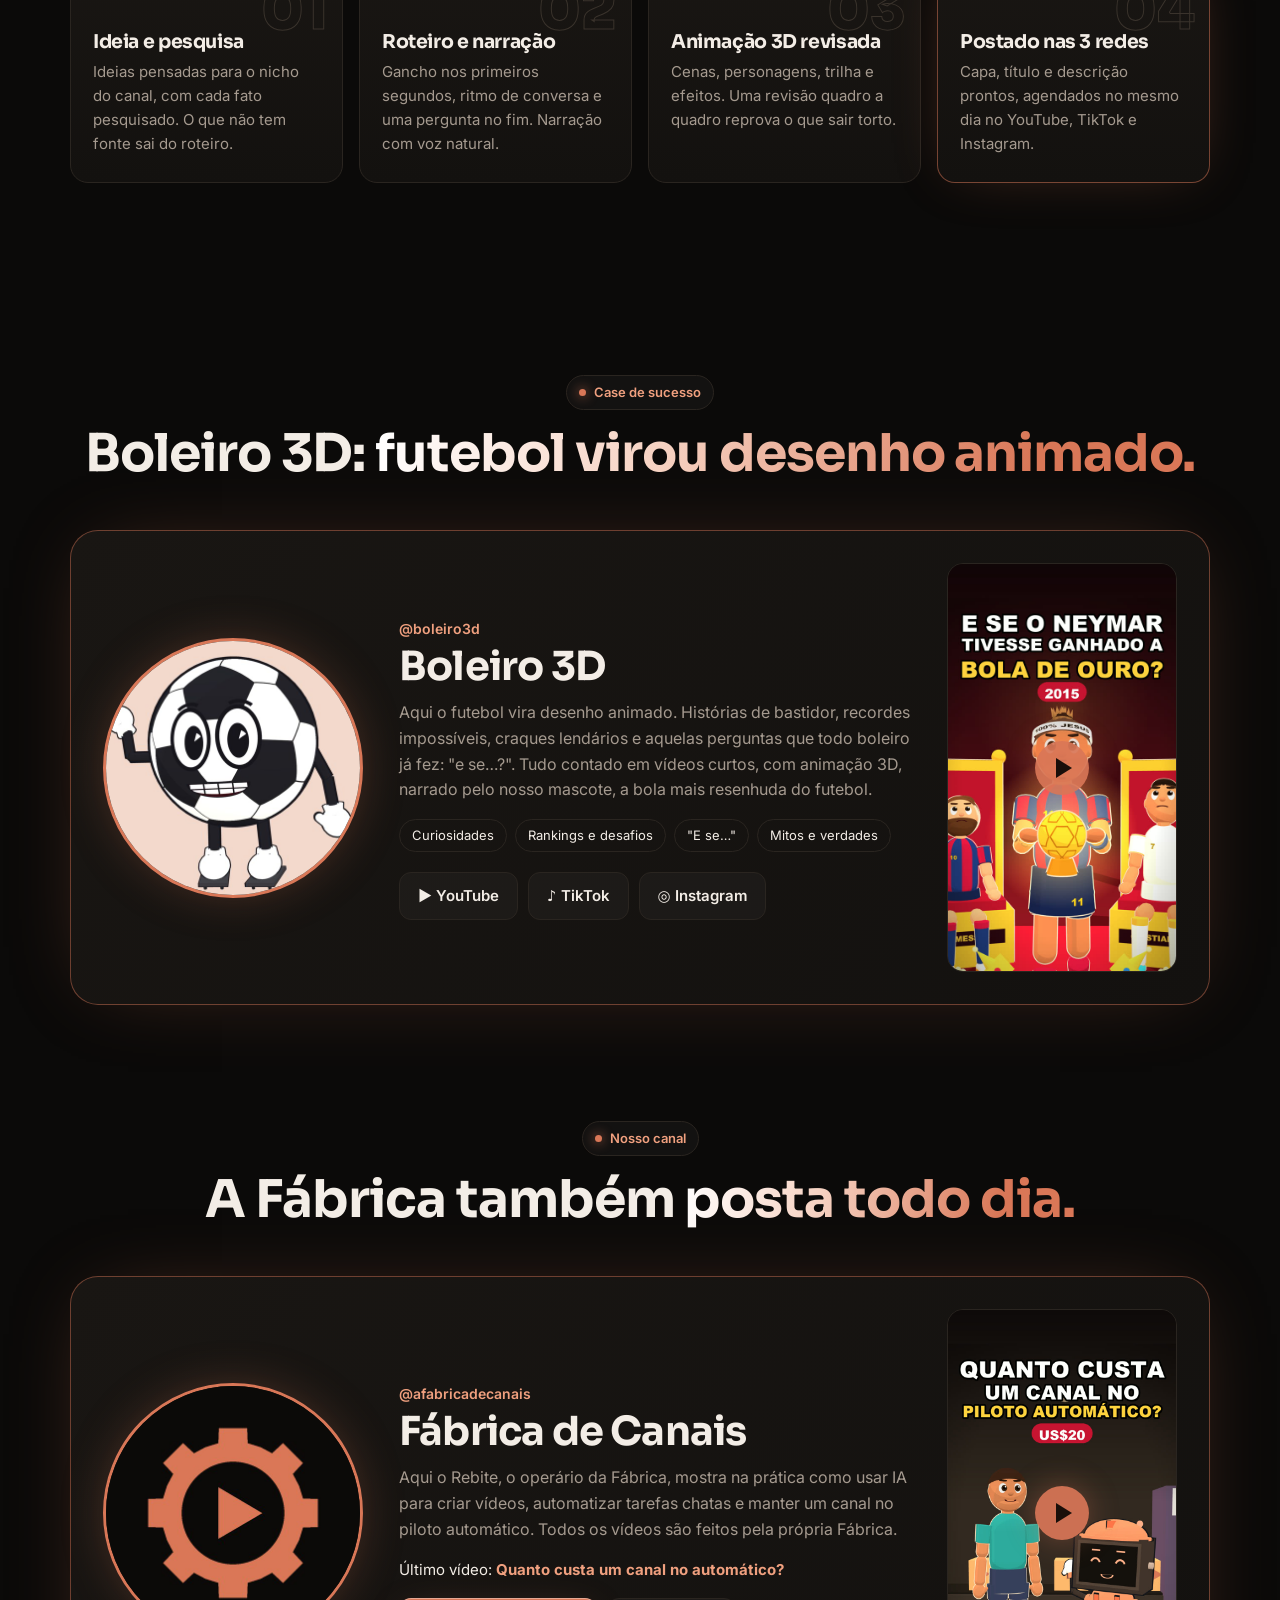
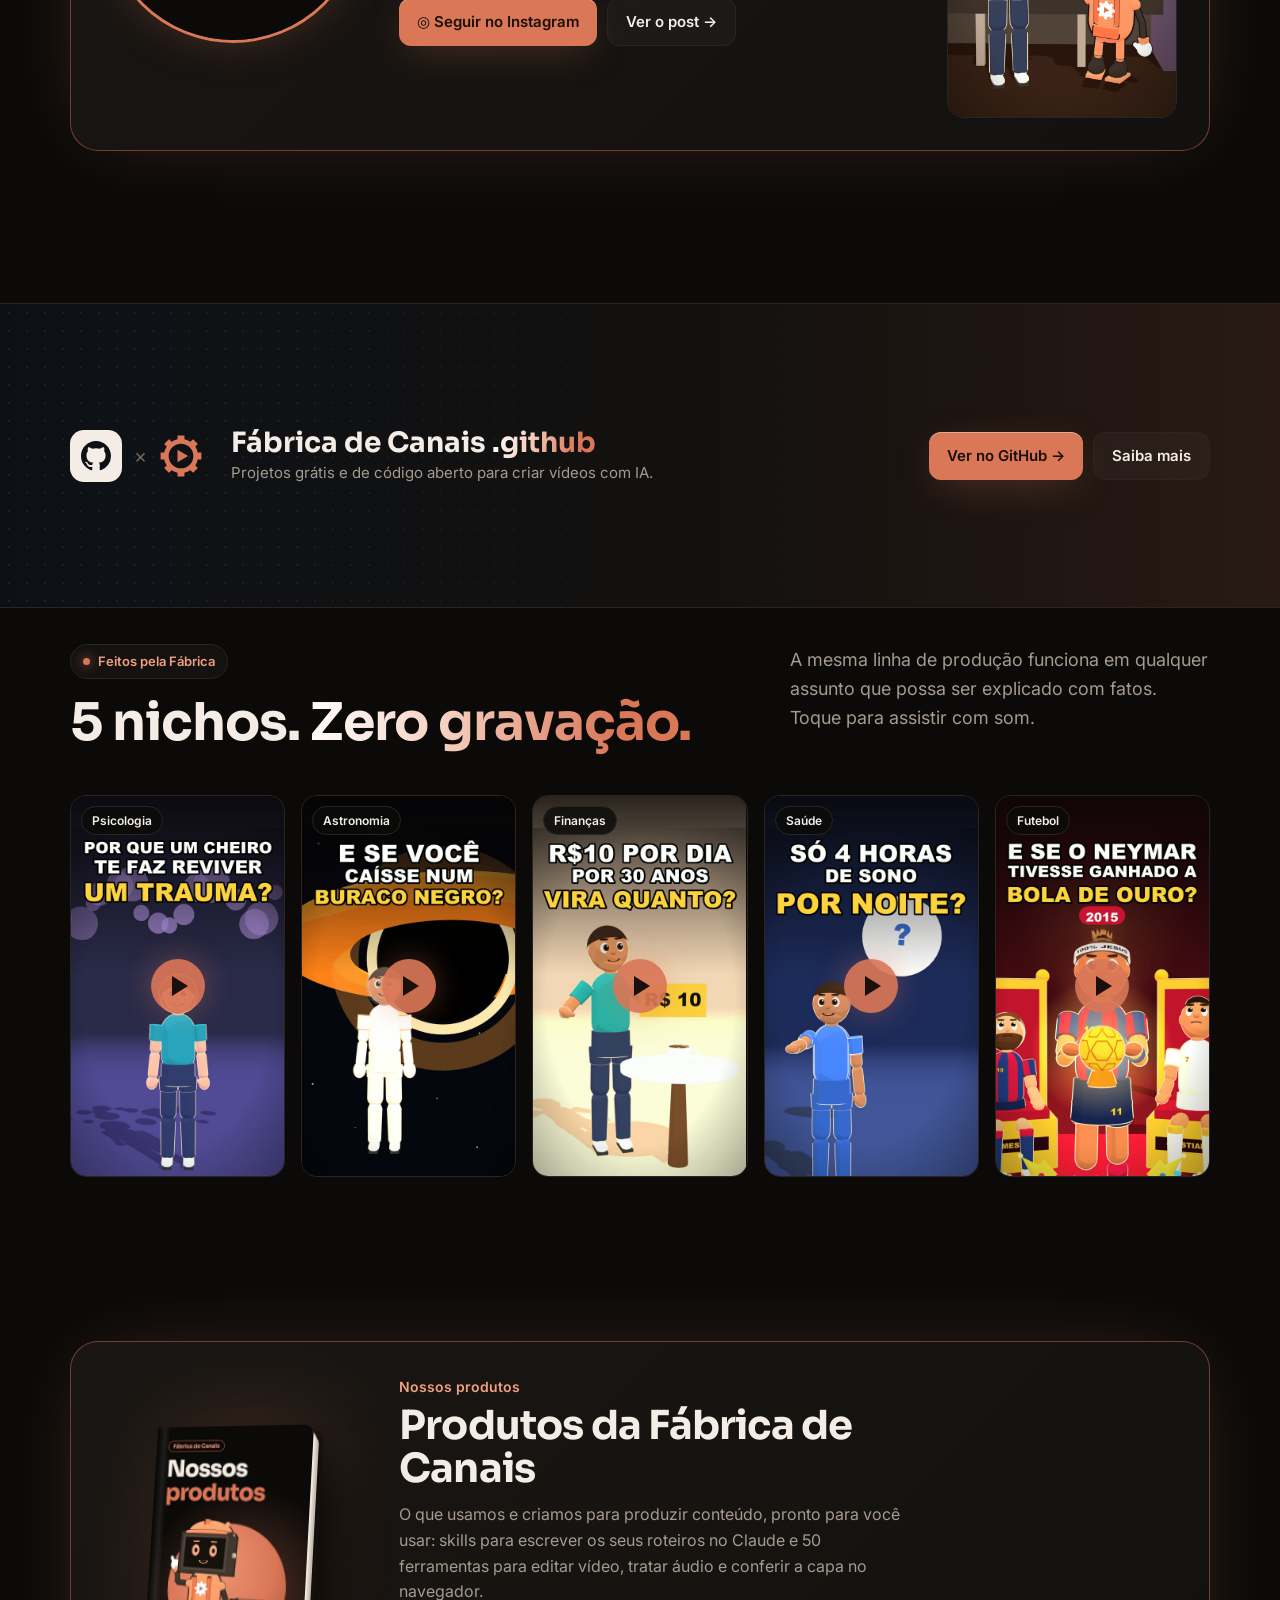
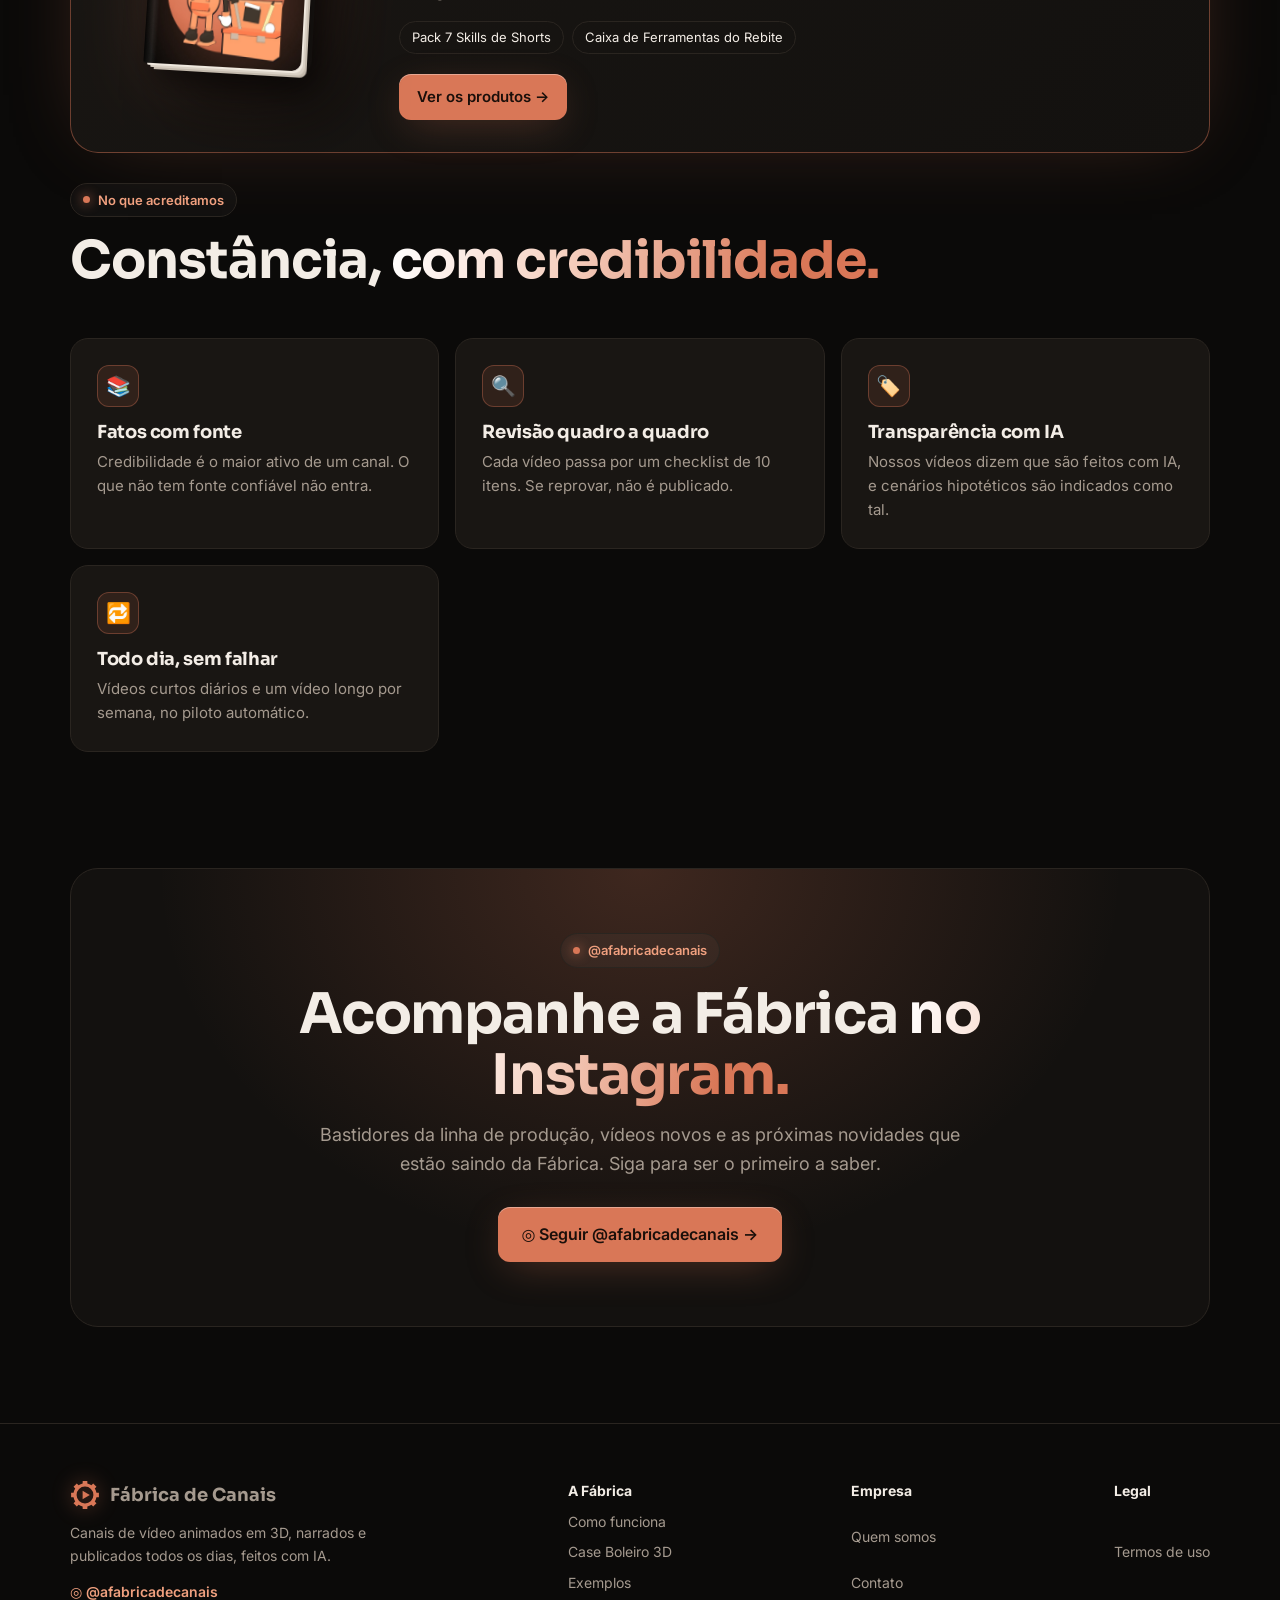
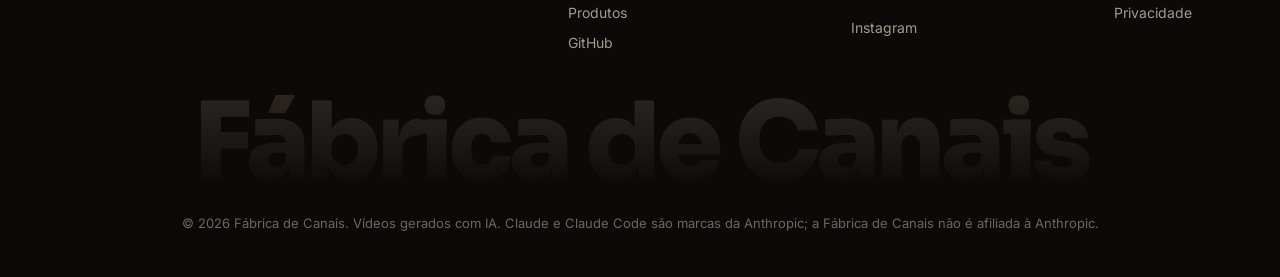
==== commit 25552c6a: "Cria a página de produtos e reorganiza os links Troca Pack de skills por Produtos no menu, tira o ca" ====
--- a/index.html
+++ b/index.html
@@ -12,7 +12,9 @@
 <meta property="og:locale" content="pt_BR">
 <meta property="og:title" content="Fábrica de Canais — canais que postam todo dia, feitos com IA">
 <meta property="og:description" content="Ideia, pesquisa com fonte, animação 3D, narração e postagem nas 3 redes. Conheça o Boleiro 3D, nosso primeiro canal.">
-<meta property="og:image" content="https://sparks-gamesstudio.github.io/fabrica-de-canais/assets/og.jpg">
+<meta property="og:image" content="https://sparks-gamesstudio.github.io/fabrica-de-canais/assets/og/inicio.jpg">
+<meta property="og:image:width" content="1200">
+<meta property="og:image:height" content="630">
 <meta property="og:url" content="https://sparks-gamesstudio.github.io/fabrica-de-canais/">
 <meta name="twitter:card" content="summary_large_image">
 <link rel="preconnect" href="https://fonts.googleapis.com">
@@ -42,7 +44,7 @@
       <li><a href="index.html#case">Case</a></li>
       <li><a href="index.html#nosso-canal">Nosso canal</a></li>
       <li><a href="index.html#exemplos">Exemplos</a></li>
-      <li><a href="skills.html">Pack de skills</a></li>
+      <li><a href="produtos.html">Produtos</a></li>
       <li><a href="github.html">GitHub</a></li>
       <li><a href="quem-somos.html">Quem somos</a></li>
       <li><a href="contato.html">Contato</a></li>
@@ -75,24 +77,6 @@
   </section>
 
   <div class="strip"><div class="wrap"><span>YouTube Shorts</span><span>TikTok</span><span>Instagram Reels</span><span>YouTube (vídeo longo)</span></div></div>
-
-  <!-- PACK DE SKILLS -->
-  <section id="pack" style="padding-bottom:10px">
-    <div class="wrap">
-      <article class="case reveal">
-        <div class="caderno caderno-p"><div class="livro"><img src="assets/pack/capa.jpg" alt="Capa do Pack 7 Skills de Shorts para Claude" width="744" height="1052"><span class="lombada"></span></div></div>
-        <div class="case-body">
-          <span class="case-handle">Novo · R$ 19,90</span>
-          <h3>Pack 7 Skills de Shorts para Claude</h3>
-          <p>As skills que a Fábrica usa para escrever os roteiros dos nossos canais, para você instalar no Claude: ficha do canal, 30 ideias, roteiro de 60 s, gancho, narração, título e revisor. Mais 100 ganchos e 50 ideias prontas.</p>
-          <ul class="case-tags"><li>7 skills</li><li>7 prompts</li><li>100 ganchos</li><li>50 ideias</li></ul>
-          <div class="case-links">
-            <a class="btn btn-or" href="skills.html">Conhecer o pack →</a>
-          </div>
-        </div>
-      </article>
-    </div>
-  </section>
 
   <!-- O QUE É -->
   <section>
@@ -206,6 +190,24 @@
     </div>
   </section>
 
+  <!-- PRODUTOS -->
+  <section id="produtos" style="padding-bottom:10px;padding-top:20px">
+    <div class="wrap">
+      <article class="case reveal">
+        <div class="caderno caderno-p"><div class="livro"><img src="assets/produtos/produtos.jpg" alt="Capa dos produtos da Fábrica de Canais, com o Rebite e uma caixa de ferramentas" width="744" height="1052"><span class="lombada"></span></div></div>
+        <div class="case-body">
+          <span class="case-handle">Nossos produtos</span>
+          <h3>Produtos da Fábrica de Canais</h3>
+          <p>O que usamos e criamos para produzir conteúdo, pronto para você usar: skills para escrever os seus roteiros no Claude e 50 ferramentas para editar vídeo, tratar áudio e conferir a capa no navegador.</p>
+          <ul class="case-tags"><li>Pack 7 Skills de Shorts</li><li>Caixa de Ferramentas do Rebite</li></ul>
+          <div class="case-links">
+            <a class="btn btn-or" href="produtos.html">Ver os produtos →</a>
+          </div>
+        </div>
+      </article>
+    </div>
+  </section>
+
   <!-- PRINCÍPIOS -->
   <section style="padding-top:20px">
     <div class="wrap">
@@ -240,7 +242,7 @@
   <div class="wrap">
     <div class="foot">
       <div><a class="logo" href="index.html#topo"><img src="assets/simbolo.svg" alt="" width="30" height="30">Fábrica de Canais</a><p style="max-width:320px;margin-top:12px">Canais de vídeo animados em 3D, narrados e publicados todos os dias, feitos com IA.</p><p style="margin-top:10px"><a href="https://www.instagram.com/afabricadecanais/" target="_blank" rel="noopener" style="color:var(--or2);font-weight:600">◎ @afabricadecanais</a></p></div>
-      <div style="display:grid;gap:8px"><b style="color:var(--txt)">A Fábrica</b><a href="index.html#como-funciona">Como funciona</a><a href="index.html#case">Case Boleiro 3D</a><a href="index.html#exemplos">Exemplos</a><a href="skills.html">Pack de skills</a><a href="github.html">GitHub</a></div>
+      <div style="display:grid;gap:8px"><b style="color:var(--txt)">A Fábrica</b><a href="index.html#como-funciona">Como funciona</a><a href="index.html#case">Case Boleiro 3D</a><a href="index.html#exemplos">Exemplos</a><a href="produtos.html">Produtos</a><a href="github.html">GitHub</a></div>
       <div style="display:grid;gap:8px"><b style="color:var(--txt)">Empresa</b><a href="quem-somos.html">Quem somos</a><a href="contato.html">Contato</a><a href="https://www.instagram.com/afabricadecanais/" target="_blank" rel="noopener">Instagram</a></div>
       <div style="display:grid;gap:8px"><b style="color:var(--txt)">Legal</b><a href="termos.html">Termos de uso</a><a href="privacidade.html">Privacidade</a></div>
     </div>
